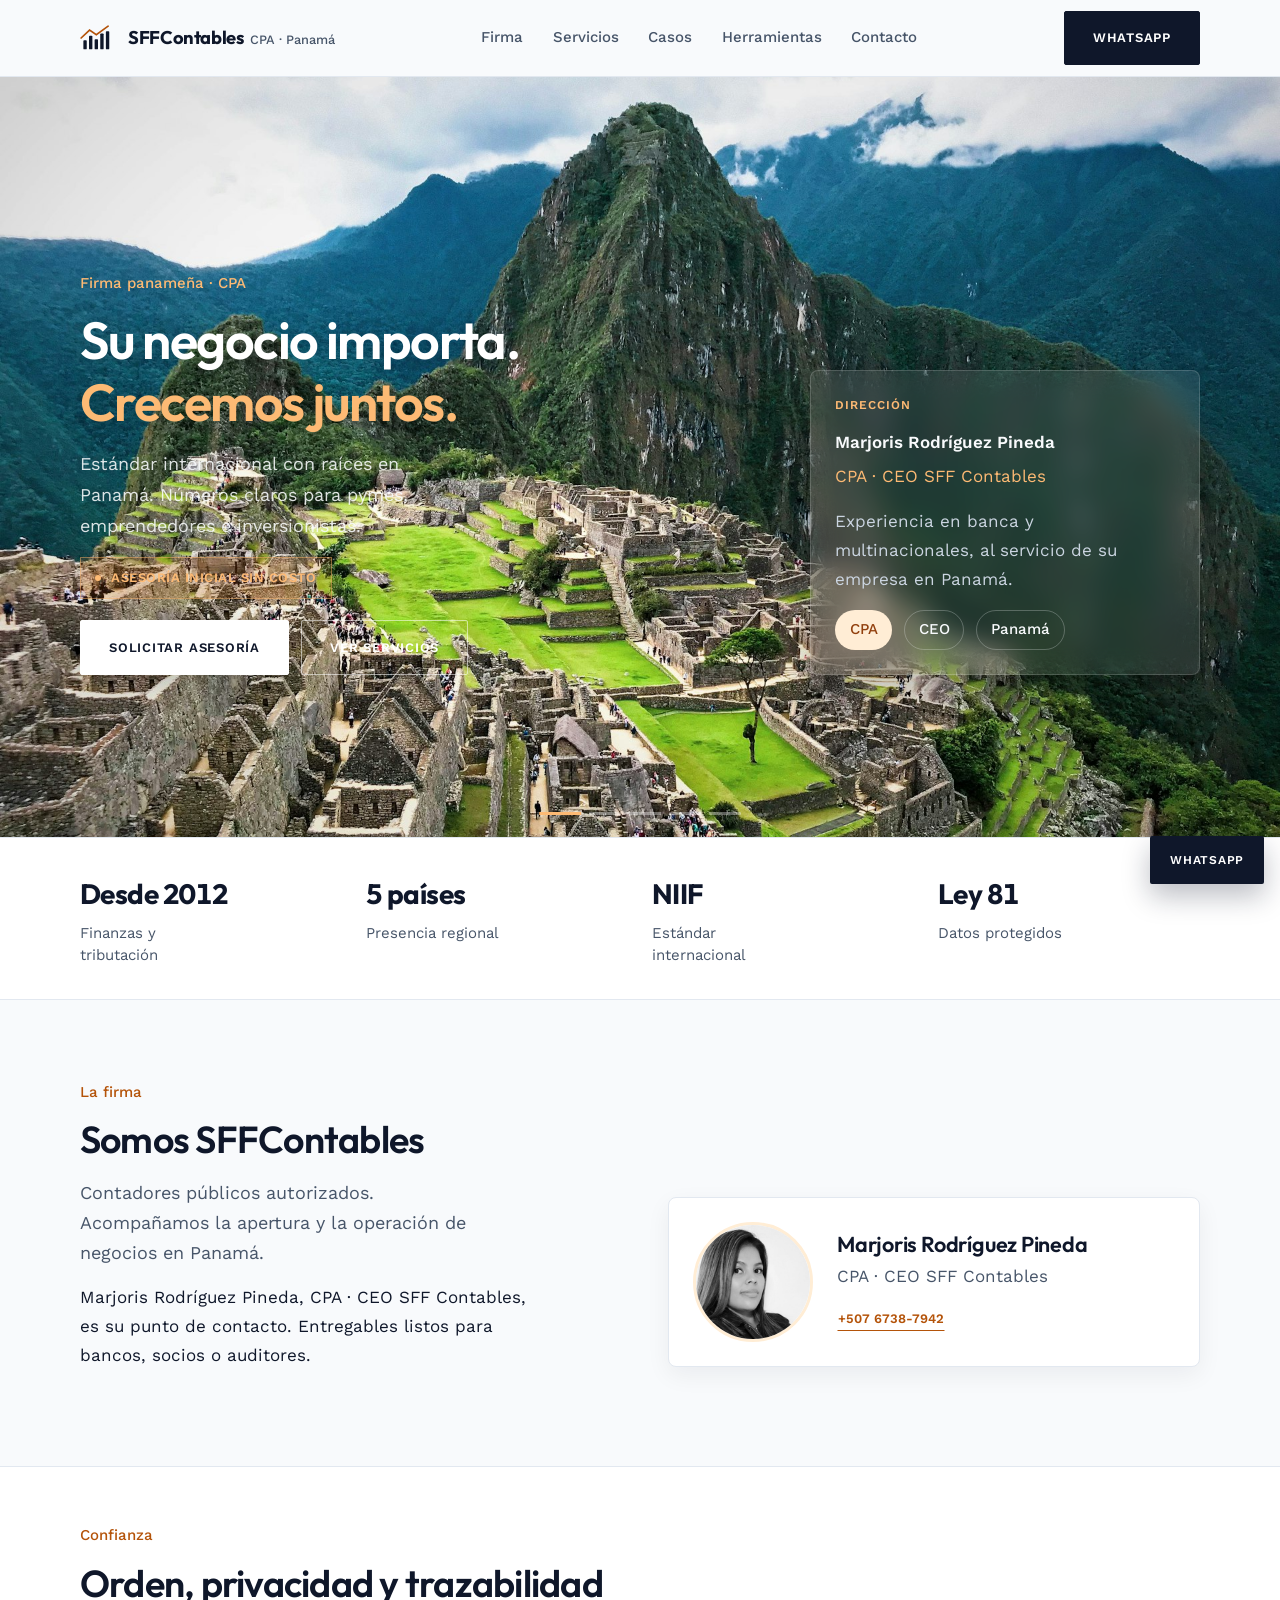
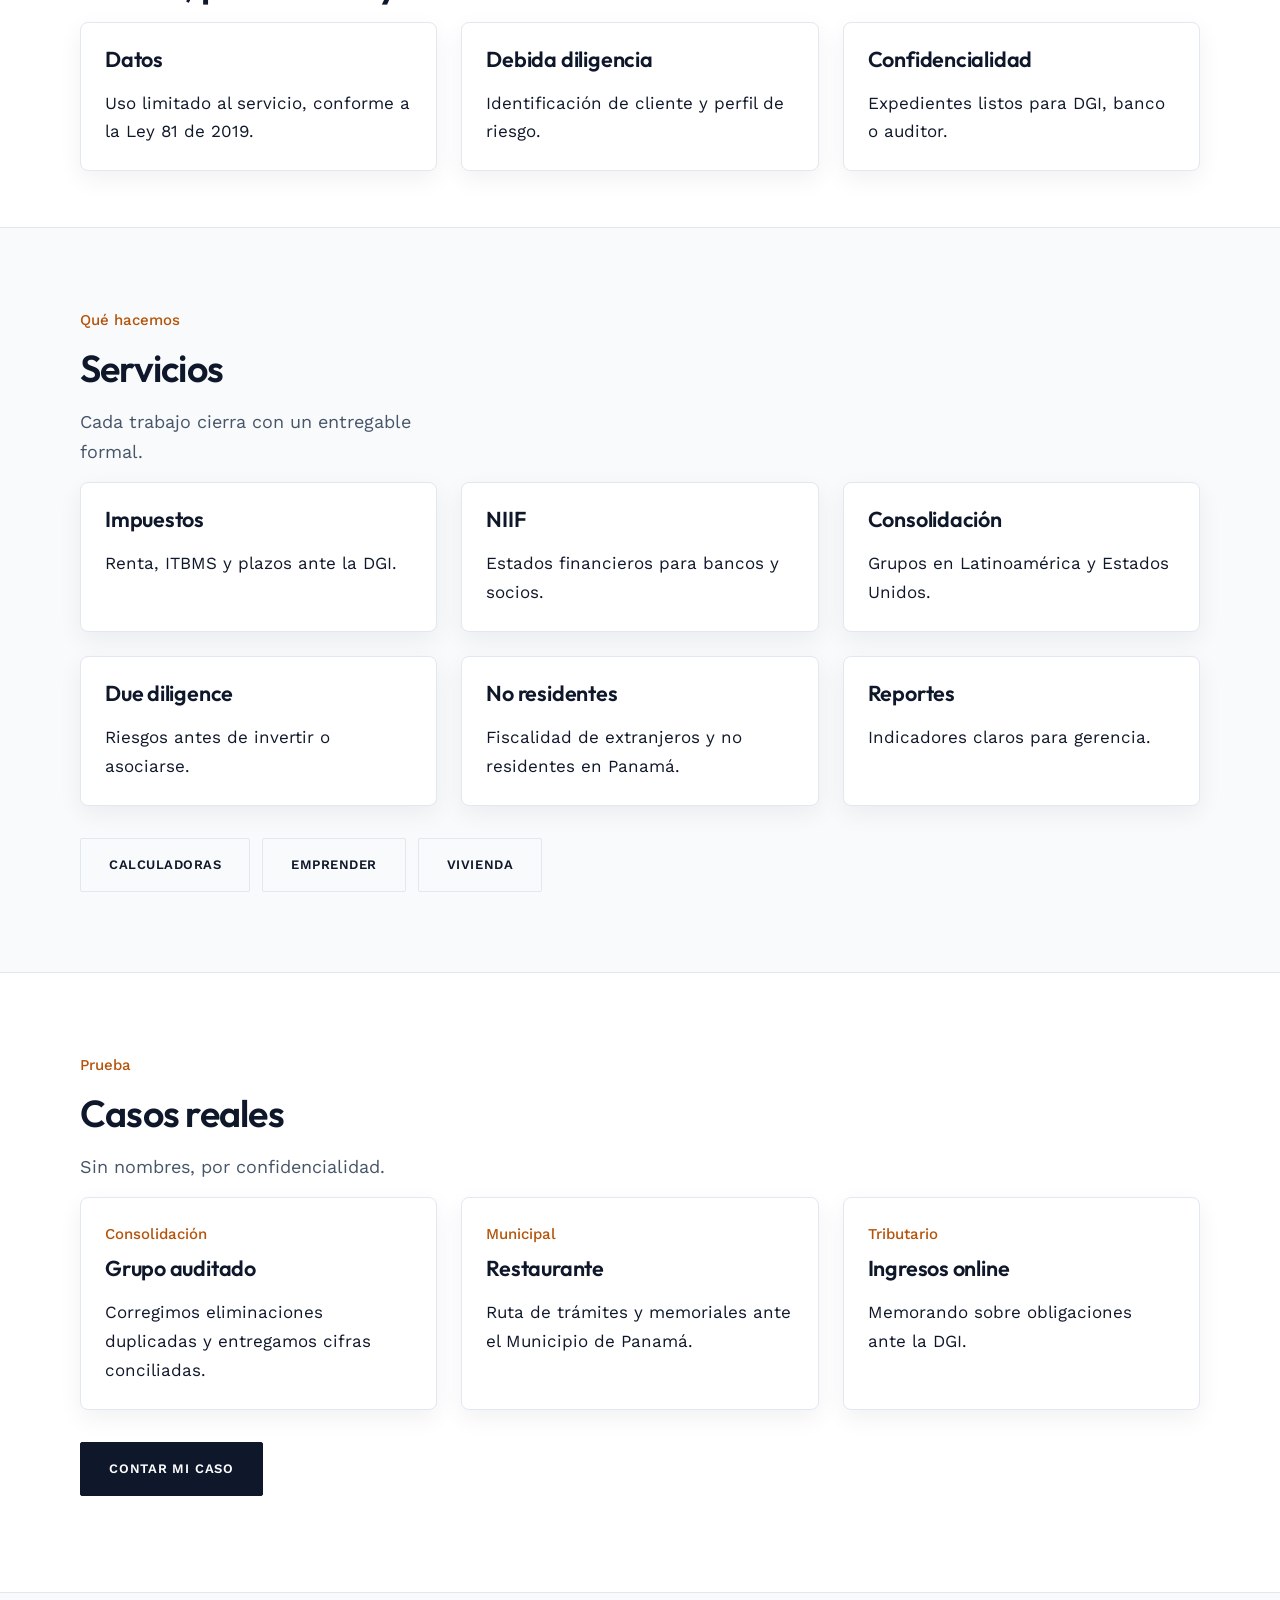
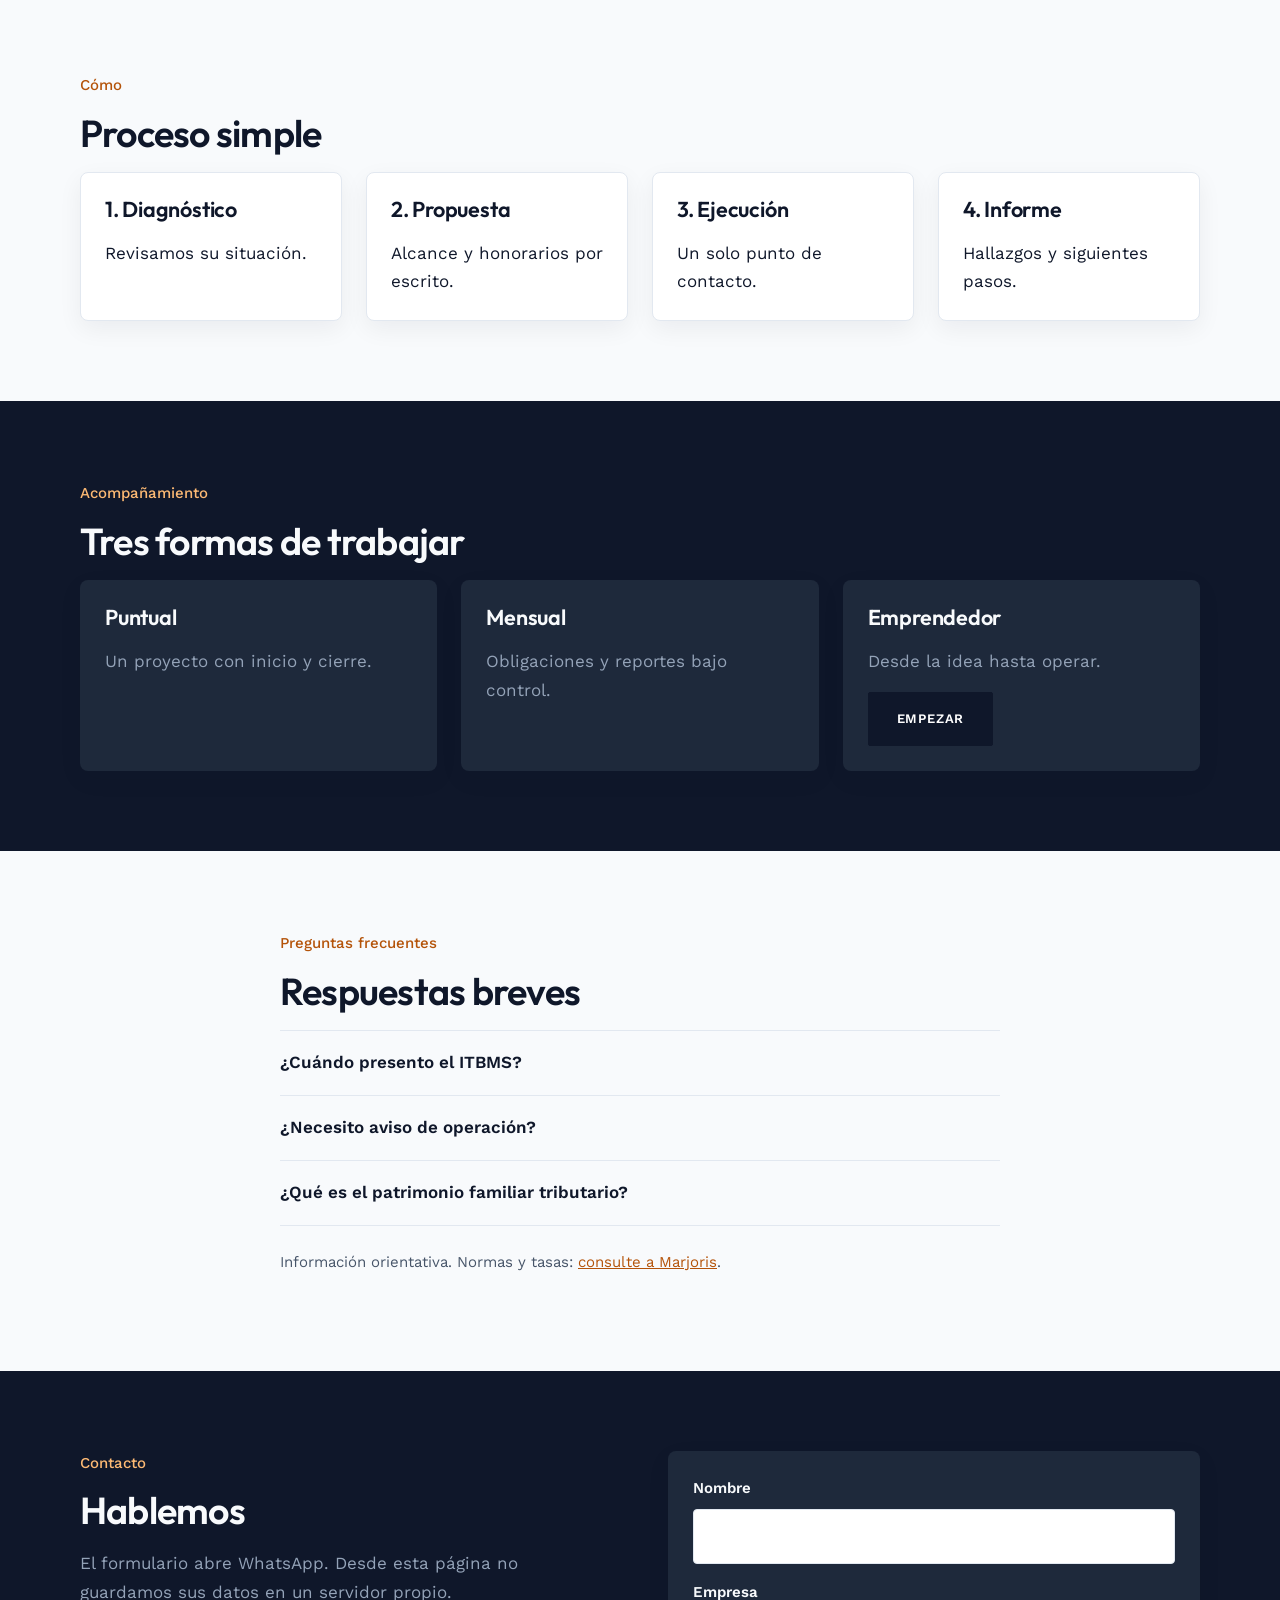
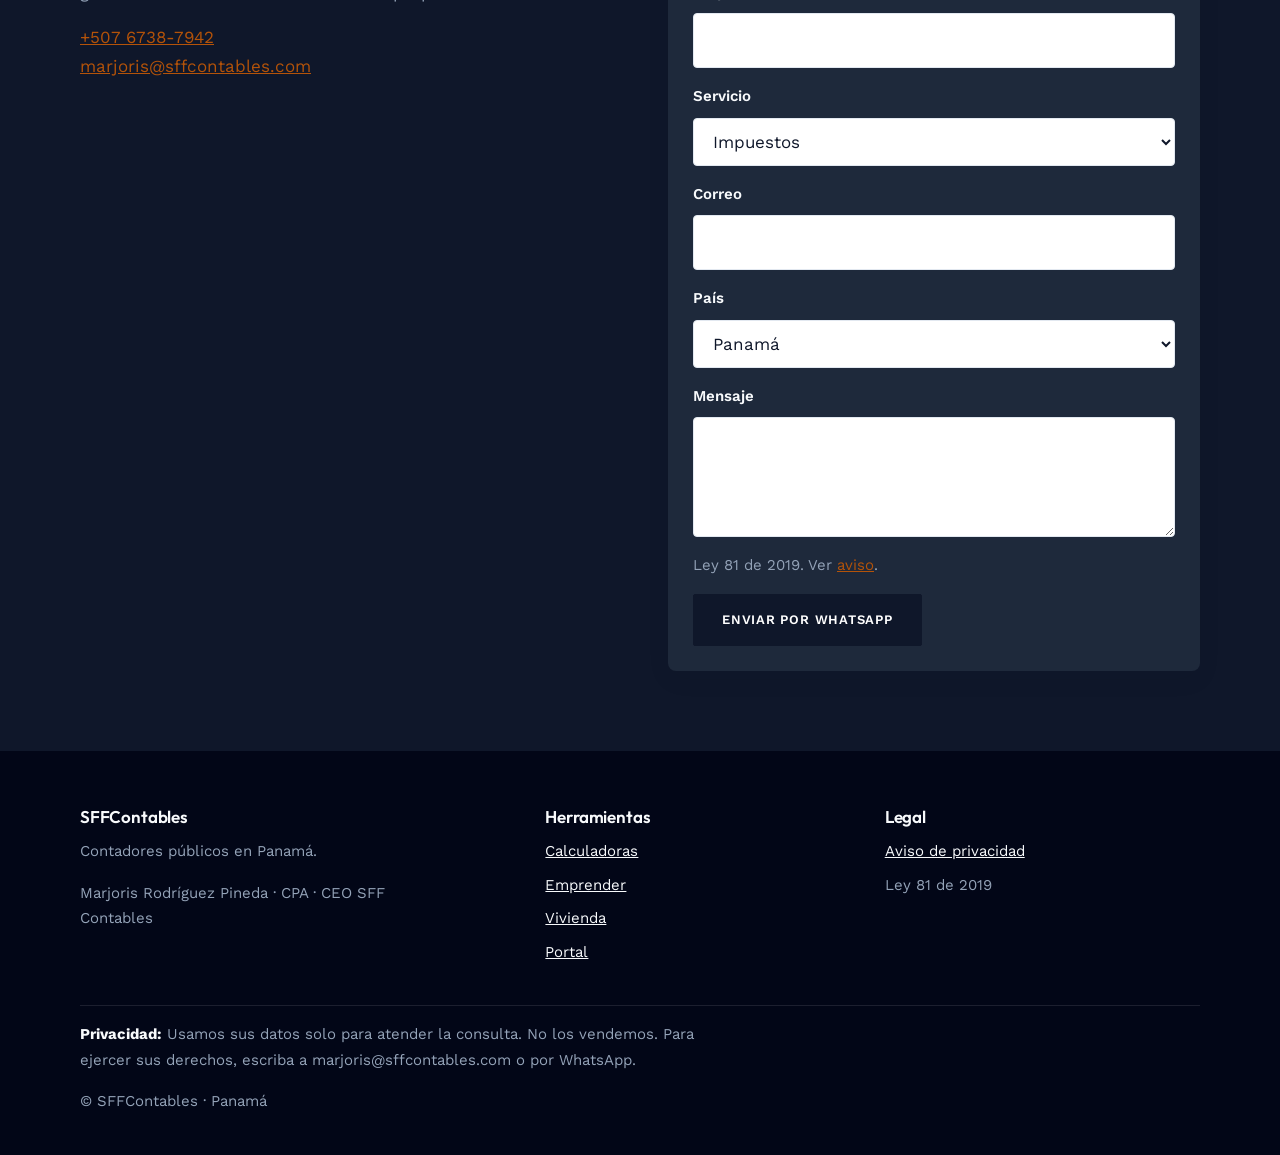
==== index.html @ b87c4159 "feat: hero premium con fotos de Panamá y botones institucionales Carrusel cada 4s, asesoría inicial " ====
﻿<!DOCTYPE html>
<html lang="es">
<head>
  <meta charset="utf-8">
  <meta name="viewport" content="width=device-width, initial-scale=1">
  <title>SFFContables · Contadores públicos en Panamá</title>
  <meta name="description" content="Firma de contadores públicos en Panamá. Impuestos, NIIF y acompañamiento a empresas. Dirigida por Marjoris Rodríguez Pineda, CPA · CEO SFF Contables.">
  <meta property="og:title" content="SFFContables · Contadores públicos en Panamá">
  <meta property="og:description" content="Impuestos, NIIF y acompañamiento a empresas en Panamá. Marjoris Rodríguez Pineda, CPA · CEO SFF Contables.">
  <meta property="og:image" content="https://www.sffcontables.com/images/marjoris.jpg">
  <meta property="og:url" content="https://www.sffcontables.com/">
  <meta property="og:type" content="website">
  <meta property="og:locale" content="es_PA">
  <meta name="theme-color" content="#0F172A">
  <link rel="canonical" href="https://www.sffcontables.com/">
  <link rel="preconnect" href="https://fonts.googleapis.com">
  <link rel="preconnect" href="https://fonts.gstatic.com" crossorigin>
  <link href="https://fonts.googleapis.com/css2?family=Outfit:wght@500;600;700&family=Work+Sans:wght@400;500;600&display=swap" rel="stylesheet">
  <link rel="stylesheet" href="css/tokens.css">
  <link rel="stylesheet" href="css/base.css">
  <link rel="stylesheet" href="css/components.css">
  <script type="application/ld+json">
  {
    "@context": "https://schema.org",
    "@type": "AccountingService",
    "name": "SFFContables",
    "url": "https://www.sffcontables.com/",
    "image": "https://www.sffcontables.com/images/marjoris.jpg",
    "telephone": "+50767387942",
    "email": "marjoris@sffcontables.com",
    "areaServed": "PA",
    "founder": {
      "@type": "Person",
      "name": "Marjoris Rodríguez Pineda",
      "jobTitle": "CPA · CEO SFF Contables"
    }
  }
  </script>
</head>
<body>
  <a class="sr-only" href="#contenido">Saltar al contenido</a>

  <header class="site-header">
    <div class="container site-header__inner">
      <a class="brand" href="index.html" aria-label="SFFContables inicio">
        <svg class="brand__mark" width="36" height="28" viewBox="0 0 64 48" aria-hidden="true">
          <rect x="6" y="28" width="6" height="16" rx="1.5" fill="#0F172A"/>
          <rect x="16" y="20" width="6" height="24" rx="1.5" fill="#0F172A"/>
          <rect x="26" y="26" width="6" height="18" rx="1.5" fill="#0F172A"/>
          <rect x="36" y="16" width="6" height="28" rx="1.5" fill="#0F172A"/>
          <rect x="46" y="12" width="6" height="32" rx="1.5" fill="#0F172A"/>
          <polyline points="2,24 17,10 29,18 50,3" fill="none" stroke="#B45309" stroke-width="3" stroke-linecap="round"/>
        </svg>
        <span>
          <span class="brand__name">SFFContables</span>
          <span class="brand__tag">CPA · Panamá</span>
        </span>
      </a>
      <button type="button" class="nav-toggle" id="menuBtn" aria-label="Abrir menú" aria-expanded="false" aria-controls="siteNav">
        <svg width="22" height="22" viewBox="0 0 24 24" fill="none" stroke="currentColor" stroke-width="2" aria-hidden="true"><path d="M4 7h16M4 12h16M4 17h16"/></svg>
      </button>
      <nav id="siteNav" class="site-nav" aria-label="Principal">
        <a href="#nosotros">Firma</a>
        <a href="#servicios">Servicios</a>
        <a href="#casos">Casos</a>
        <a href="calculadoras.html">Herramientas</a>
        <a href="#contacto">Contacto</a>
      </nav>
      <a class="btn btn--primary header-cta" href="https://wa.me/50767387942?text=Hola%20SFFContables%2C%20quisiera%20una%20consulta." target="_blank" rel="noopener">WhatsApp</a>
    </div>
  </header>

  <main id="contenido">
    <section class="hero" aria-roledescription="carrusel" aria-label="Presentación SFF Contables">
      <div class="hero__media" aria-hidden="true">
        <div class="hero__slide is-active" style="background-image:url('images/hero/panama-skyline.jpg')" data-label="Ciudad de Panamá"></div>
        <div class="hero__slide" style="background-image:url('images/hero/finance-tower.jpg')" data-label="Banca y finanzas"></div>
        <div class="hero__slide" style="background-image:url('images/hero/banking.jpg')" data-label="Confianza financiera"></div>
        <div class="hero__slide" style="background-image:url('images/hero/panama-canal.jpg')" data-label="Panamá global"></div>
        <div class="hero__slide" style="background-image:url('images/hero/trust-meeting.jpg')" data-label="Asesoría profesional"></div>
        <div class="hero__overlay"></div>
      </div>
      <div class="container hero__grid">
        <div>
          <p class="eyebrow" style="color:#fdba74">Firma panameña · CPA</p>
          <h1>Su negocio importa.<br><span>Crecemos juntos.</span></h1>
          <p class="hero__lead">Estándar internacional con raíces en Panamá. Números claros para pymes, emprendedores e inversionistas.</p>
          <p class="hero__offer">Asesoría inicial sin costo</p>
          <div class="btn-row">
            <a class="btn btn--primary" href="https://wa.me/50767387942?text=Hola%20SFFContables%2C%20quiero%20una%20asesor%C3%ADa%20inicial%20sin%20costo." target="_blank" rel="noopener">Solicitar asesoría</a>
            <a class="btn btn--secondary" href="#servicios">Ver servicios</a>
          </div>
        </div>
        <aside class="hero-panel" aria-label="CEO y CPA de SFF Contables">
          <div class="hero-panel__label">Dirección</div>
          <p style="margin:0 0 0.35rem; color:#f8fafc; max-width:28ch; font-weight:600">Marjoris Rodríguez Pineda</p>
          <p style="margin:0 0 1rem; color:#fdba74; max-width:28ch">CPA · CEO SFF Contables</p>
          <p style="margin:0 0 1rem; color:#cbd5e1; max-width:28ch">Experiencia en banca y multinacionales, al servicio de su empresa en Panamá.</p>
          <div class="btn-row">
            <span class="badge badge--accent">CPA</span>
            <span class="badge" style="background:transparent;color:#f8fafc;border-color:rgba(248,250,252,.25)">CEO</span>
            <span class="badge" style="background:transparent;color:#f8fafc;border-color:rgba(248,250,252,.25)">Panamá</span>
          </div>
        </aside>
      </div>
      <div class="hero__dots" role="tablist" aria-label="Fotos del banner"></div>
    </section>

    <div class="trust-bar">
      <div class="container grid-4">
        <div class="trust-bar__item"><strong class="nums">Desde 2012</strong><span>Finanzas y tributación</span></div>
        <div class="trust-bar__item"><strong class="nums">5 países</strong><span>Presencia regional</span></div>
        <div class="trust-bar__item"><strong>NIIF</strong><span>Estándar internacional</span></div>
        <div class="trust-bar__item"><strong>Ley 81</strong><span>Datos protegidos</span></div>
      </div>
    </div>

    <section id="nosotros" class="section">
      <div class="container">
        <p class="eyebrow">La firma</p>
        <h2>Somos SFFContables</h2>
        <div class="grid-2" style="align-items:center;gap:var(--space-7)">
          <div>
            <p class="lede">Contadores públicos autorizados. Acompañamos la apertura y la operación de negocios en Panamá.</p>
            <p>Marjoris Rodríguez Pineda, CPA · CEO SFF Contables, es su punto de contacto. Entregables listos para bancos, socios o auditores.</p>
          </div>
          <div class="card profile">
            <img src="images/marjoris.jpg" width="120" height="120" alt="Marjoris Rodríguez Pineda, CPA · CEO SFF Contables">
            <div>
              <h3 style="margin-bottom:0.25rem">Marjoris Rodríguez Pineda</h3>
              <p style="margin-bottom:0.75rem;color:var(--color-ink-muted)">CPA · CEO SFF Contables</p>
              <a class="btn btn--text" href="https://wa.me/50767387942" target="_blank" rel="noopener">+507 6738-7942</a>
            </div>
          </div>
        </div>
      </div>
    </section>

    <section class="section section--tight" style="background:#fff;border-block:1px solid var(--color-border)">
      <div class="container">
        <p class="eyebrow">Confianza</p>
        <h2>Orden, privacidad y trazabilidad</h2>
        <div class="grid-3">
          <article class="card"><h3>Datos</h3><p>Uso limitado al servicio, conforme a la Ley 81 de 2019.</p></article>
          <article class="card"><h3>Debida diligencia</h3><p>Identificación de cliente y perfil de riesgo.</p></article>
          <article class="card"><h3>Confidencialidad</h3><p>Expedientes listos para DGI, banco o auditor.</p></article>
        </div>
      </div>
    </section>

    <section id="servicios" class="section">
      <div class="container">
        <p class="eyebrow">Qué hacemos</p>
        <h2>Servicios</h2>
        <p class="lede">Cada trabajo cierra con un entregable formal.</p>
        <div class="grid-3">
          <article class="card"><h3>Impuestos</h3><p>Renta, ITBMS y plazos ante la DGI.</p></article>
          <article class="card"><h3>NIIF</h3><p>Estados financieros para bancos y socios.</p></article>
          <article class="card"><h3>Consolidación</h3><p>Grupos en Latinoamérica y Estados Unidos.</p></article>
          <article class="card"><h3>Due diligence</h3><p>Riesgos antes de invertir o asociarse.</p></article>
          <article class="card"><h3>No residentes</h3><p>Fiscalidad de extranjeros y no residentes en Panamá.</p></article>
          <article class="card"><h3>Reportes</h3><p>Indicadores claros para gerencia.</p></article>
        </div>
        <div class="btn-row" style="margin-top:var(--space-6)">
          <a class="btn btn--ghost" href="calculadoras.html">Calculadoras</a>
          <a class="btn btn--ghost" href="emprender.html">Emprender</a>
          <a class="btn btn--ghost" href="vivienda.html">Vivienda</a>
        </div>
      </div>
    </section>

    <section id="casos" class="section" style="background:#fff;border-block:1px solid var(--color-border)">
      <div class="container">
        <p class="eyebrow">Prueba</p>
        <h2>Casos reales</h2>
        <p class="lede">Sin nombres, por confidencialidad.</p>
        <div class="grid-3">
          <article class="card">
            <div class="case-meta">Consolidación</div>
            <h3>Grupo auditado</h3>
            <p>Corregimos eliminaciones duplicadas y entregamos cifras conciliadas.</p>
          </article>
          <article class="card">
            <div class="case-meta">Municipal</div>
            <h3>Restaurante</h3>
            <p>Ruta de trámites y memoriales ante el Municipio de Panamá.</p>
          </article>
          <article class="card">
            <div class="case-meta">Tributario</div>
            <h3>Ingresos online</h3>
            <p>Memorando sobre obligaciones ante la DGI.</p>
          </article>
        </div>
        <p style="margin-top:var(--space-6)">
          <a class="btn btn--primary" href="https://wa.me/50767387942?text=Hola%20SFFContables%2C%20quiero%20contarles%20mi%20caso." target="_blank" rel="noopener">Contar mi caso</a>
        </p>
      </div>
    </section>

    <section id="metodo" class="section">
      <div class="container">
        <p class="eyebrow">Cómo</p>
        <h2>Proceso simple</h2>
        <div class="grid-4">
          <article class="card"><h3>1. Diagnóstico</h3><p>Revisamos su situación.</p></article>
          <article class="card"><h3>2. Propuesta</h3><p>Alcance y honorarios por escrito.</p></article>
          <article class="card"><h3>3. Ejecución</h3><p>Un solo punto de contacto.</p></article>
          <article class="card"><h3>4. Informe</h3><p>Hallazgos y siguientes pasos.</p></article>
        </div>
      </div>
    </section>

    <section id="planes" class="section section--dark">
      <div class="container">
        <p class="eyebrow" style="color:#fdba74">Acompañamiento</p>
        <h2>Tres formas de trabajar</h2>
        <div class="grid-3">
          <article class="card card--dark">
            <h3>Puntual</h3>
            <p>Un proyecto con inicio y cierre.</p>
          </article>
          <article class="card card--dark">
            <h3>Mensual</h3>
            <p>Obligaciones y reportes bajo control.</p>
          </article>
          <article class="card card--dark">
            <h3>Emprendedor</h3>
            <p>Desde la idea hasta operar.</p>
            <p style="margin-top:1rem"><a class="btn btn--primary" href="https://wa.me/50767387942?text=Hola%20SFFContables%2C%20me%20interesa%20el%20Plan%20Emprendedor." target="_blank" rel="noopener">Empezar</a></p>
          </article>
        </div>
      </div>
    </section>

    <section id="faq" class="section">
      <div class="container" style="max-width:720px">
        <p class="eyebrow">Preguntas frecuentes</p>
        <h2>Respuestas breves</h2>
        <div class="accordion">
          <div class="accordion__item">
            <button type="button" class="accordion__trigger" aria-expanded="false" aria-controls="faq1" id="faq1-btn">¿Cuándo presento el ITBMS?</button>
            <div id="faq1" class="accordion__panel" role="region" aria-labelledby="faq1-btn">
              <p>En los primeros 15 días del mes siguiente. Confirmamos su calendario según su régimen.</p>
            </div>
          </div>
          <div class="accordion__item">
            <button type="button" class="accordion__trigger" aria-expanded="false" aria-controls="faq2" id="faq2-btn">¿Necesito aviso de operación?</button>
            <div id="faq2" class="accordion__panel" role="region" aria-labelledby="faq2-btn">
              <p>En la mayoría de las actividades comerciales, sí. Le orientamos en Panamá Emprende y ante la DGI.</p>
            </div>
          </div>
          <div class="accordion__item">
            <button type="button" class="accordion__trigger" aria-expanded="false" aria-controls="faq3" id="faq3-btn">¿Qué es el patrimonio familiar tributario?</button>
            <div id="faq3" class="accordion__panel" role="region" aria-labelledby="faq3-btn">
              <p>Es la inscripción de su vivienda principal ante la DGI. Los montos y requisitos los validamos con usted.</p>
            </div>
          </div>
        </div>
        <p class="disclaimer" style="margin-top:var(--space-5)">
          Información orientativa. Normas y tasas: <a href="https://wa.me/50767387942?text=Hola%20Marjoris%2C%20tengo%20una%20consulta%20normativa." target="_blank" rel="noopener">consulte a Marjoris</a>.
        </p>
      </div>
    </section>

    <section id="contacto" class="section section--dark">
      <div class="container">
        <div class="grid-2" style="gap:var(--space-7)">
          <div>
            <p class="eyebrow" style="color:#fdba74">Contacto</p>
            <h2>Hablemos</h2>
            <p>El formulario abre WhatsApp. Desde esta página no guardamos sus datos en un servidor propio.</p>
            <p>
              <a href="https://wa.me/50767387942">+507 6738-7942</a><br>
              <a href="mailto:marjoris@sffcontables.com">marjoris@sffcontables.com</a>
            </p>
          </div>
          <form id="contactForm" class="card" style="background:var(--color-primary-soft);border-color:transparent">
            <div class="field">
              <label for="nombre">Nombre</label>
              <input id="nombre" name="nombre" type="text" required autocomplete="name">
            </div>
            <div class="field">
              <label for="empresa">Empresa</label>
              <input id="empresa" name="empresa" type="text" autocomplete="organization">
            </div>
            <div class="field">
              <label for="servicio">Servicio</label>
              <select id="servicio" name="servicio">
                <option>Impuestos</option>
                <option>NIIF</option>
                <option>Vivienda</option>
                <option>Apertura</option>
                <option>Otro</option>
              </select>
            </div>
            <div class="field">
              <label for="correo">Correo</label>
              <input id="correo" name="correo" type="email" autocomplete="email">
            </div>
            <div class="field">
              <label for="pais">País</label>
              <select id="pais" name="pais">
                <option>Panamá</option>
                <option>Otro</option>
              </select>
            </div>
            <div class="field">
              <label for="mensaje">Mensaje</label>
              <textarea id="mensaje" name="mensaje" required></textarea>
            </div>
            <p class="disclaimer" style="color:var(--color-ink-on-primary-muted)">Ley 81 de 2019. Ver <a href="#privacidad">aviso</a>.</p>
            <button type="submit" class="btn btn--primary">Enviar por WhatsApp</button>
          </form>
        </div>
      </div>
    </section>
  </main>

  <footer class="site-footer">
    <div class="container site-footer__grid">
      <div>
        <h3>SFFContables</h3>
        <p>Contadores públicos en Panamá.</p>
        <p>Marjoris Rodríguez Pineda · CPA · CEO SFF Contables</p>
      </div>
      <div>
        <h3>Herramientas</h3>
        <ul>
          <li><a href="calculadoras.html">Calculadoras</a></li>
          <li><a href="emprender.html">Emprender</a></li>
          <li><a href="vivienda.html">Vivienda</a></li>
          <li><a href="portal.html">Portal</a></li>
        </ul>
      </div>
      <div>
        <h3>Legal</h3>
        <ul>
          <li><a id="privacidad" href="#privacidad">Aviso de privacidad</a></li>
          <li>Ley 81 de 2019</li>
        </ul>
      </div>
    </div>
    <div class="container site-footer__legal">
      <p><strong style="color:#f8fafc">Privacidad:</strong> Usamos sus datos solo para atender la consulta. No los vendemos. Para ejercer sus derechos, escriba a marjoris@sffcontables.com o por WhatsApp.</p>
      <p>© SFFContables · Panamá</p>
    </div>
  </footer>

  <a class="wa-fab" href="https://wa.me/50767387942" target="_blank" rel="noopener" aria-label="WhatsApp">WhatsApp</a>
  <script src="js/main.js" defer></script>
  <script src="js/hero-slider.js" defer></script>
</body>
</html>
---- css/tokens.css ----
:root {
  /* UI UX Pro Max — Authority navy + trust gold (moderno) */
  --color-primary: #0f172a;
  --color-primary-deep: #020617;
  --color-primary-soft: #1e293b;
  --color-surface: #f8fafc;
  --color-surface-elevated: #ffffff;
  --color-ink: #0f172a;
  --color-ink-muted: #475569;
  --color-ink-on-primary: #f8fafc;
  --color-ink-on-primary-muted: #94a3b8;
  --color-accent: #b45309;
  --color-accent-hover: #92400e;
  --color-accent-soft: #ffedd5;
  --color-border: #e2e8f0;
  --color-success: #047857;
  --color-warning: #b45309;
  --color-error: #dc2626;
  --color-focus: #1e3a8a;

  --font-heading: "Outfit", system-ui, sans-serif;
  --font-sans: "Work Sans", system-ui, -apple-system, "Segoe UI", sans-serif;
  --font-serif: var(--font-heading);

  --text-xs: 0.8125rem;
  --text-sm: 0.9375rem;
  --text-base: 1.0625rem;
  --text-md: 1.125rem;
  --text-lg: 1.35rem;
  --text-xl: 1.75rem;
  --text-2xl: 2.35rem;
  --text-3xl: 3.25rem;

  --leading-tight: 1.2;
  --leading-body: 1.7;
  --measure: 42ch;

  --space-1: 0.25rem;
  --space-2: 0.5rem;
  --space-3: 0.75rem;
  --space-4: 1rem;
  --space-5: 1.5rem;
  --space-6: 2rem;
  --space-7: 3.5rem;
  --space-8: 5rem;
  --space-9: 7rem;

  --radius-sm: 4px;
  --radius-md: 8px;
  --radius-btn: 2px;
  --shadow-sm: 0 8px 24px rgba(15, 23, 42, 0.06);
  --container: 1120px;
  --header-h: 76px;
  --transition: 200ms ease;
}
---- css/base.css ----
*,
*::before,
*::after {
  box-sizing: border-box;
}

html {
  scroll-behavior: smooth;
}

@media (prefers-reduced-motion: reduce) {
  html {
    scroll-behavior: auto;
  }
  *,
  *::before,
  *::after {
    animation-duration: 0.01ms !important;
    animation-iteration-count: 1 !important;
    transition-duration: 0.01ms !important;
  }
}

body {
  margin: 0;
  font-family: var(--font-sans);
  font-size: var(--text-base);
  line-height: var(--leading-body);
  color: var(--color-ink);
  background: var(--color-surface);
  -webkit-font-smoothing: antialiased;
}

img {
  max-width: 100%;
  height: auto;
  display: block;
}

a {
  color: var(--color-accent);
}

a:hover {
  color: var(--color-accent-hover);
}

:focus-visible {
  outline: 3px solid var(--color-focus);
  outline-offset: 3px;
}

h1,
h2,
h3,
h4 {
  font-family: var(--font-heading);
  font-weight: 600;
  line-height: var(--leading-tight);
  letter-spacing: -0.02em;
  color: var(--color-ink);
  margin: 0 0 var(--space-4);
}

h1 {
  font-size: clamp(2.2rem, 5vw, var(--text-3xl));
  letter-spacing: -0.03em;
}

h2 {
  font-size: clamp(1.65rem, 3.2vw, var(--text-2xl));
}

h3 {
  font-size: clamp(1.15rem, 2vw, var(--text-lg));
  font-weight: 600;
  letter-spacing: -0.01em;
}

p {
  margin: 0 0 var(--space-4);
  max-width: var(--measure);
}

.nums {
  font-variant-numeric: tabular-nums;
}

.container {
  width: min(100% - 2.5rem, var(--container));
  margin-inline: auto;
}

.section {
  padding: var(--space-8) 0;
}

.section--tight {
  padding: var(--space-7) 0;
}

.section--dark {
  background: var(--color-primary);
  color: var(--color-ink-on-primary);
}

.section--dark h1,
.section--dark h2,
.section--dark h3 {
  color: var(--color-ink-on-primary);
}

.section--dark p {
  color: var(--color-ink-on-primary-muted);
}

/* Sin mayúsculas apretadas: etiqueta corta y legible */
.eyebrow {
  font-size: var(--text-sm);
  font-weight: 500;
  letter-spacing: 0;
  text-transform: none;
  color: var(--color-accent);
  margin-bottom: var(--space-3);
}

.lede {
  font-size: var(--text-md);
  color: var(--color-ink-muted);
  max-width: 36ch;
  line-height: 1.65;
}

.sr-only {
  position: absolute;
  width: 1px;
  height: 1px;
  padding: 0;
  margin: -1px;
  overflow: hidden;
  clip: rect(0, 0, 0, 0);
  border: 0;
}

.disclaimer {
  font-size: var(--text-sm);
  color: var(--color-ink-muted);
  max-width: 52ch;
  line-height: 1.65;
}

.grid-2,
.grid-3,
.grid-4 {
  display: grid;
  gap: var(--space-5);
}

@media (min-width: 640px) {
  .grid-2 {
    grid-template-columns: 1fr 1fr;
  }
  .grid-4 {
    grid-template-columns: 1fr 1fr;
  }
}

@media (min-width: 900px) {
  .grid-3 {
    grid-template-columns: repeat(3, 1fr);
  }
  .grid-4 {
    grid-template-columns: repeat(4, 1fr);
  }
}
---- css/components.css ----
/* Header — moderno, limpio */
.site-header {
  position: sticky;
  top: 0;
  z-index: 40;
  background: rgba(248, 250, 252, 0.92);
  backdrop-filter: blur(12px);
  border-bottom: 1px solid var(--color-border);
  color: var(--color-ink);
}

.site-header__inner {
  display: flex;
  align-items: center;
  justify-content: space-between;
  gap: var(--space-4);
  min-height: var(--header-h);
}

.brand {
  display: flex;
  align-items: center;
  gap: var(--space-3);
  text-decoration: none;
  color: inherit;
}

.brand__mark {
  flex-shrink: 0;
}

.brand__name {
  font-family: var(--font-heading);
  font-size: 1.15rem;
  font-weight: 700;
  letter-spacing: -0.02em;
  line-height: 1.15;
}

.brand__tag {
  font-size: 0.8rem;
  font-weight: 500;
  letter-spacing: 0;
  text-transform: none;
  color: var(--color-ink-muted);
}

.nav-toggle {
  display: inline-flex;
  align-items: center;
  justify-content: center;
  width: 44px;
  height: 44px;
  border: 1px solid var(--color-border);
  border-radius: var(--radius-btn);
  background: var(--color-surface-elevated);
  color: var(--color-ink);
  cursor: pointer;
}

.site-nav {
  display: none;
}

.site-nav.is-open {
  display: flex;
  flex-direction: column;
  gap: var(--space-1);
  position: absolute;
  left: 0;
  right: 0;
  top: var(--header-h);
  background: var(--color-surface-elevated);
  padding: var(--space-4);
  border-bottom: 1px solid var(--color-border);
  box-shadow: var(--shadow-sm);
}

.site-nav a {
  color: var(--color-ink-muted);
  text-decoration: none;
  padding: var(--space-3) var(--space-3);
  border-radius: var(--radius-sm);
  min-height: 44px;
  display: flex;
  align-items: center;
  font-weight: 500;
}

.site-nav a:hover,
.site-nav a[aria-current="page"] {
  color: var(--color-ink);
  background: var(--color-accent-soft);
}

.header-cta {
  display: none;
}

@media (min-width: 900px) {
  .nav-toggle {
    display: none;
  }
  .site-nav {
    display: flex;
    flex-direction: row;
    align-items: center;
    gap: 0.15rem;
    position: static;
    padding: 0;
    background: transparent;
    border: 0;
    box-shadow: none;
  }
  .site-nav a {
    padding: 0.5rem 0.85rem;
    font-size: var(--text-sm);
  }
  .header-cta {
    display: inline-flex;
  }
}

/* Buttons — estilo premium (firmas globales: recto, preciso) */
.btn {
  display: inline-flex;
  align-items: center;
  justify-content: center;
  gap: var(--space-2);
  min-height: 52px;
  padding: 0.95rem 1.75rem;
  border-radius: var(--radius-btn);
  font-family: var(--font-sans);
  font-size: 0.8125rem;
  font-weight: 600;
  letter-spacing: 0.06em;
  text-transform: uppercase;
  text-decoration: none;
  border: 1px solid transparent;
  cursor: pointer;
  transition: background var(--transition), color var(--transition), border-color var(--transition), box-shadow var(--transition);
}

.btn:disabled,
.btn[aria-disabled="true"] {
  opacity: 0.45;
  pointer-events: none;
}

.btn--primary {
  background: #fff;
  color: var(--color-primary);
  border-color: #fff;
  box-shadow: 0 10px 30px rgba(0, 0, 0, 0.2);
}

.btn--primary:hover {
  background: var(--color-accent-soft);
  border-color: var(--color-accent-soft);
  color: var(--color-primary);
}

.btn--secondary {
  background: transparent;
  color: #fff;
  border-color: rgba(255, 255, 255, 0.55);
}

.btn--secondary:hover {
  background: rgba(255, 255, 255, 0.1);
  border-color: #fff;
  color: #fff;
}

.btn--accent {
  background: var(--color-accent);
  color: #fff;
  border-color: var(--color-accent);
}

.btn--accent:hover {
  background: var(--color-accent-hover);
  border-color: var(--color-accent-hover);
  color: #fff;
}

/* Botones sobre fondo claro */
.btn--on-light.btn--primary,
.site-header .btn--primary,
.section:not(.section--dark) .btn--primary,
.card .btn--primary,
.result-box .btn--primary {
  background: var(--color-primary);
  color: #fff;
  border-color: var(--color-primary);
  box-shadow: none;
}

.btn--on-light.btn--primary:hover,
.site-header .btn--primary:hover,
.section:not(.section--dark) .btn--primary:hover,
.card .btn--primary:hover,
.result-box .btn--primary:hover {
  background: var(--color-primary-soft);
  border-color: var(--color-primary-soft);
  color: #fff;
}

.btn--ghost {
  background: transparent;
  color: var(--color-ink);
  border-color: var(--color-border);
  letter-spacing: 0.04em;
}

.btn--ghost:hover {
  border-color: var(--color-primary);
  background: var(--color-surface);
}

.btn--text {
  background: transparent;
  color: var(--color-accent);
  min-height: auto;
  padding: 0;
  border-radius: 0;
  text-transform: none;
  letter-spacing: 0;
  text-decoration: none;
  border-bottom: 1px solid currentColor;
  font-weight: 600;
}

.btn--text:hover {
  color: var(--color-accent-hover);
}

.btn-row {
  display: flex;
  flex-wrap: wrap;
  gap: var(--space-3);
  align-items: center;
}

/* Cards */
.card {
  background: var(--color-surface-elevated);
  border: 1px solid var(--color-border);
  border-radius: var(--radius-md);
  padding: var(--space-5);
  box-shadow: var(--shadow-sm);
}

.card h3 {
  margin-top: 0;
}

.card p {
  max-width: none;
}

.card p:last-child {
  margin-bottom: 0;
}

.card--dark {
  background: var(--color-primary-soft);
  border-color: transparent;
  color: var(--color-ink-on-primary);
}

.card--dark h3 {
  color: var(--color-ink-on-primary);
}

.card--dark p {
  color: var(--color-ink-on-primary-muted);
}

.badge {
  display: inline-flex;
  align-items: center;
  gap: var(--space-2);
  padding: 0.4rem 0.85rem;
  border-radius: 999px;
  border: 1px solid var(--color-border);
  font-size: var(--text-sm);
  font-weight: 500;
  letter-spacing: 0;
  background: var(--color-surface-elevated);
}

.badge--accent {
  background: var(--color-accent-soft);
  border-color: transparent;
  color: var(--color-accent-hover);
}

.trust-bar {
  background: var(--color-surface-elevated);
  border-block: 1px solid var(--color-border);
  padding: var(--space-6) 0;
  color: var(--color-ink);
}

.trust-bar__item strong {
  display: block;
  font-family: var(--font-heading);
  font-size: var(--text-xl);
  font-weight: 700;
  letter-spacing: -0.02em;
  font-variant-numeric: tabular-nums;
  margin-bottom: 0.35rem;
}

.trust-bar__item span {
  font-size: var(--text-sm);
  color: var(--color-ink-muted);
  line-height: 1.45;
  display: block;
  max-width: 16ch;
}

/* Forms */
.field {
  display: flex;
  flex-direction: column;
  gap: var(--space-2);
  margin-bottom: var(--space-4);
}

.field label {
  font-size: var(--text-sm);
  font-weight: 600;
}

.field input,
.field select,
.field textarea {
  min-height: 48px;
  padding: 0.75rem 0.95rem;
  border: 1px solid var(--color-border);
  border-radius: var(--radius-sm);
  background: var(--color-surface-elevated);
  color: var(--color-ink);
  font: inherit;
}

.field textarea {
  min-height: 120px;
  resize: vertical;
}

.field input:focus-visible,
.field select:focus-visible,
.field textarea:focus-visible {
  border-color: var(--color-focus);
}

.field--error input,
.field--error select,
.field--error textarea {
  border-color: var(--color-error);
}

.field__error {
  color: var(--color-error);
  font-size: var(--text-sm);
}

/* Accordion */
.accordion {
  border-top: 1px solid var(--color-border);
}

.accordion__item {
  border-bottom: 1px solid var(--color-border);
}

.accordion__trigger {
  width: 100%;
  display: flex;
  justify-content: space-between;
  align-items: center;
  gap: var(--space-4);
  min-height: 64px;
  padding: var(--space-4) 0;
  background: transparent;
  border: 0;
  text-align: left;
  font: inherit;
  font-weight: 600;
  color: var(--color-ink);
  cursor: pointer;
}

.accordion__panel {
  display: none;
  padding: 0 0 var(--space-4);
  color: var(--color-ink-muted);
}

.accordion__panel p {
  max-width: 48ch;
}

.accordion__panel.is-open {
  display: block;
}

/* Hero premium — foto de fondo + overlay institucional */
.hero {
  position: relative;
  isolation: isolate;
  overflow: hidden;
  color: var(--color-ink-on-primary);
  padding: clamp(4.5rem, 10vw, 7.5rem) 0 clamp(3.5rem, 7vw, 5.5rem);
  min-height: min(88vh, 760px);
  display: flex;
  flex-direction: column;
  justify-content: center;
}

.hero__media {
  position: absolute;
  inset: 0;
  z-index: -2;
}

.hero__slide {
  position: absolute;
  inset: 0;
  background-position: center;
  background-size: cover;
  opacity: 0;
  transform: scale(1.04);
  transition: opacity 1.1s ease, transform 6s ease;
}

.hero__slide.is-active {
  opacity: 1;
  transform: scale(1);
}

.hero__overlay {
  position: absolute;
  inset: 0;
  z-index: -1;
  background:
    linear-gradient(105deg, rgba(2, 6, 23, 0.88) 0%, rgba(15, 23, 42, 0.72) 48%, rgba(15, 23, 42, 0.45) 100%),
    linear-gradient(0deg, rgba(2, 6, 23, 0.55) 0%, transparent 40%);
}

.hero__grid {
  position: relative;
  display: grid;
  gap: var(--space-7);
  align-items: end;
}

@media (min-width: 960px) {
  .hero__grid {
    grid-template-columns: 1.25fr 0.75fr;
    gap: var(--space-8);
  }
}

.hero h1,
.hero h2,
.hero h3 {
  color: #fff;
  text-shadow: 0 2px 24px rgba(0, 0, 0, 0.25);
}

.hero h1 span {
  color: #fdba74;
}

.hero > .container > .hero__grid > div > p,
.hero__lead {
  color: rgba(248, 250, 252, 0.88);
  font-size: var(--text-md);
  max-width: 36ch;
}

.hero__offer {
  display: inline-flex;
  align-items: center;
  gap: 0.6rem;
  margin: 0 0 1.35rem;
  padding: 0.55rem 0.9rem;
  border: 1px solid rgba(253, 186, 116, 0.45);
  background: rgba(180, 83, 9, 0.18);
  color: #fdba74;
  font-size: 0.8125rem;
  font-weight: 600;
  letter-spacing: 0.04em;
  text-transform: uppercase;
  max-width: none;
}

.hero__offer::before {
  content: "";
  width: 6px;
  height: 6px;
  border-radius: 50%;
  background: #fdba74;
  box-shadow: 0 0 0 4px rgba(253, 186, 116, 0.2);
}

.hero__dots {
  position: absolute;
  left: 50%;
  bottom: 1.35rem;
  transform: translateX(-50%);
  display: flex;
  gap: 0.5rem;
  z-index: 2;
}

.hero__dot {
  width: 2rem;
  height: 3px;
  border: 0;
  padding: 0;
  background: rgba(255, 255, 255, 0.35);
  cursor: pointer;
  transition: background var(--transition), width var(--transition);
}

.hero__dot[aria-selected="true"] {
  background: #fdba74;
  width: 2.6rem;
}

.hero-panel {
  background: rgba(255, 255, 255, 0.08);
  border: 1px solid rgba(255, 255, 255, 0.16);
  border-radius: var(--radius-md);
  padding: var(--space-5);
  backdrop-filter: blur(14px);
  box-shadow: 0 20px 50px rgba(0, 0, 0, 0.25);
}

.hero-panel__label {
  font-size: 0.75rem;
  font-weight: 600;
  letter-spacing: 0.08em;
  text-transform: uppercase;
  color: #fdba74;
  margin-bottom: var(--space-3);
}

@media (prefers-reduced-motion: reduce) {
  .hero__slide {
    transition: none;
    transform: none;
  }
}

.profile {
  display: flex;
  gap: var(--space-5);
  align-items: center;
  flex-wrap: wrap;
}

.profile img {
  width: 120px;
  height: 120px;
  object-fit: cover;
  border-radius: 50%;
  border: 3px solid var(--color-accent-soft);
}

/* Sticky WA */
.wa-fab {
  position: fixed;
  right: 1rem;
  bottom: 1rem;
  z-index: 50;
  display: inline-flex;
  align-items: center;
  gap: var(--space-2);
  min-height: 48px;
  padding: 0.85rem 1.25rem;
  background: var(--color-primary);
  color: #fff !important;
  text-decoration: none;
  font-size: 0.75rem;
  font-weight: 600;
  letter-spacing: 0.06em;
  text-transform: uppercase;
  border-radius: var(--radius-btn);
  box-shadow: 0 12px 28px rgba(15, 23, 42, 0.28);
}

.wa-fab:hover {
  background: var(--color-accent-hover);
  color: #fff !important;
}

/* Footer */
.site-footer {
  background: var(--color-primary-deep);
  color: var(--color-ink-on-primary-muted);
  padding: var(--space-7) 0 var(--space-5);
  font-size: var(--text-sm);
}

.site-footer a {
  color: var(--color-ink-on-primary);
}

.site-footer__grid {
  display: grid;
  gap: var(--space-5);
}

@media (min-width: 800px) {
  .site-footer__grid {
    grid-template-columns: 1.4fr 1fr 1fr;
  }
}

.site-footer h3 {
  color: var(--color-ink-on-primary);
  font-size: var(--text-base);
  margin-bottom: var(--space-3);
}

.site-footer ul {
  list-style: none;
  padding: 0;
  margin: 0;
}

.site-footer li {
  margin-bottom: var(--space-2);
}

.site-footer__legal {
  margin-top: var(--space-6);
  padding-top: var(--space-4);
  border-top: 1px solid rgba(255, 255, 255, 0.1);
}

.site-footer__legal p {
  max-width: 70ch;
}

/* Tools */
.tool-shell {
  display: grid;
  gap: var(--space-5);
}

@media (min-width: 900px) {
  .tool-shell {
    grid-template-columns: 1fr 1fr;
  }
}

.choice-card {
  text-align: left;
  width: 100%;
  background: var(--color-surface-elevated);
  border: 1px solid var(--color-border);
  border-radius: var(--radius-md);
  padding: var(--space-4);
  cursor: pointer;
  font: inherit;
  color: inherit;
  transition: border-color var(--transition), box-shadow var(--transition);
}

.choice-card:hover,
.choice-card.is-selected {
  border-color: var(--color-accent);
  box-shadow: var(--shadow-sm);
}

.choice-card strong {
  display: block;
  margin-bottom: var(--space-2);
  font-family: var(--font-heading);
}

.choice-card span {
  color: var(--color-ink-muted);
  font-size: var(--text-sm);
}

.result-box {
  background: var(--color-surface-elevated);
  border: 1px solid var(--color-border);
  border-radius: var(--radius-md);
  padding: var(--space-5);
  box-shadow: var(--shadow-sm);
}

.result-box .nums {
  font-size: var(--text-2xl);
  font-family: var(--font-heading);
  color: var(--color-primary);
  letter-spacing: -0.02em;
}

.case-meta {
  font-size: var(--text-sm);
  font-weight: 500;
  letter-spacing: 0;
  text-transform: none;
  color: var(--color-accent);
  margin-bottom: var(--space-2);
}

.plan-price {
  font-size: var(--text-sm);
  color: var(--color-ink-on-primary-muted);
  margin-bottom: var(--space-4);
}

.filter-btn.is-active {
  border-color: var(--color-accent);
  background: var(--color-accent-soft);
  color: var(--color-accent-hover);
}
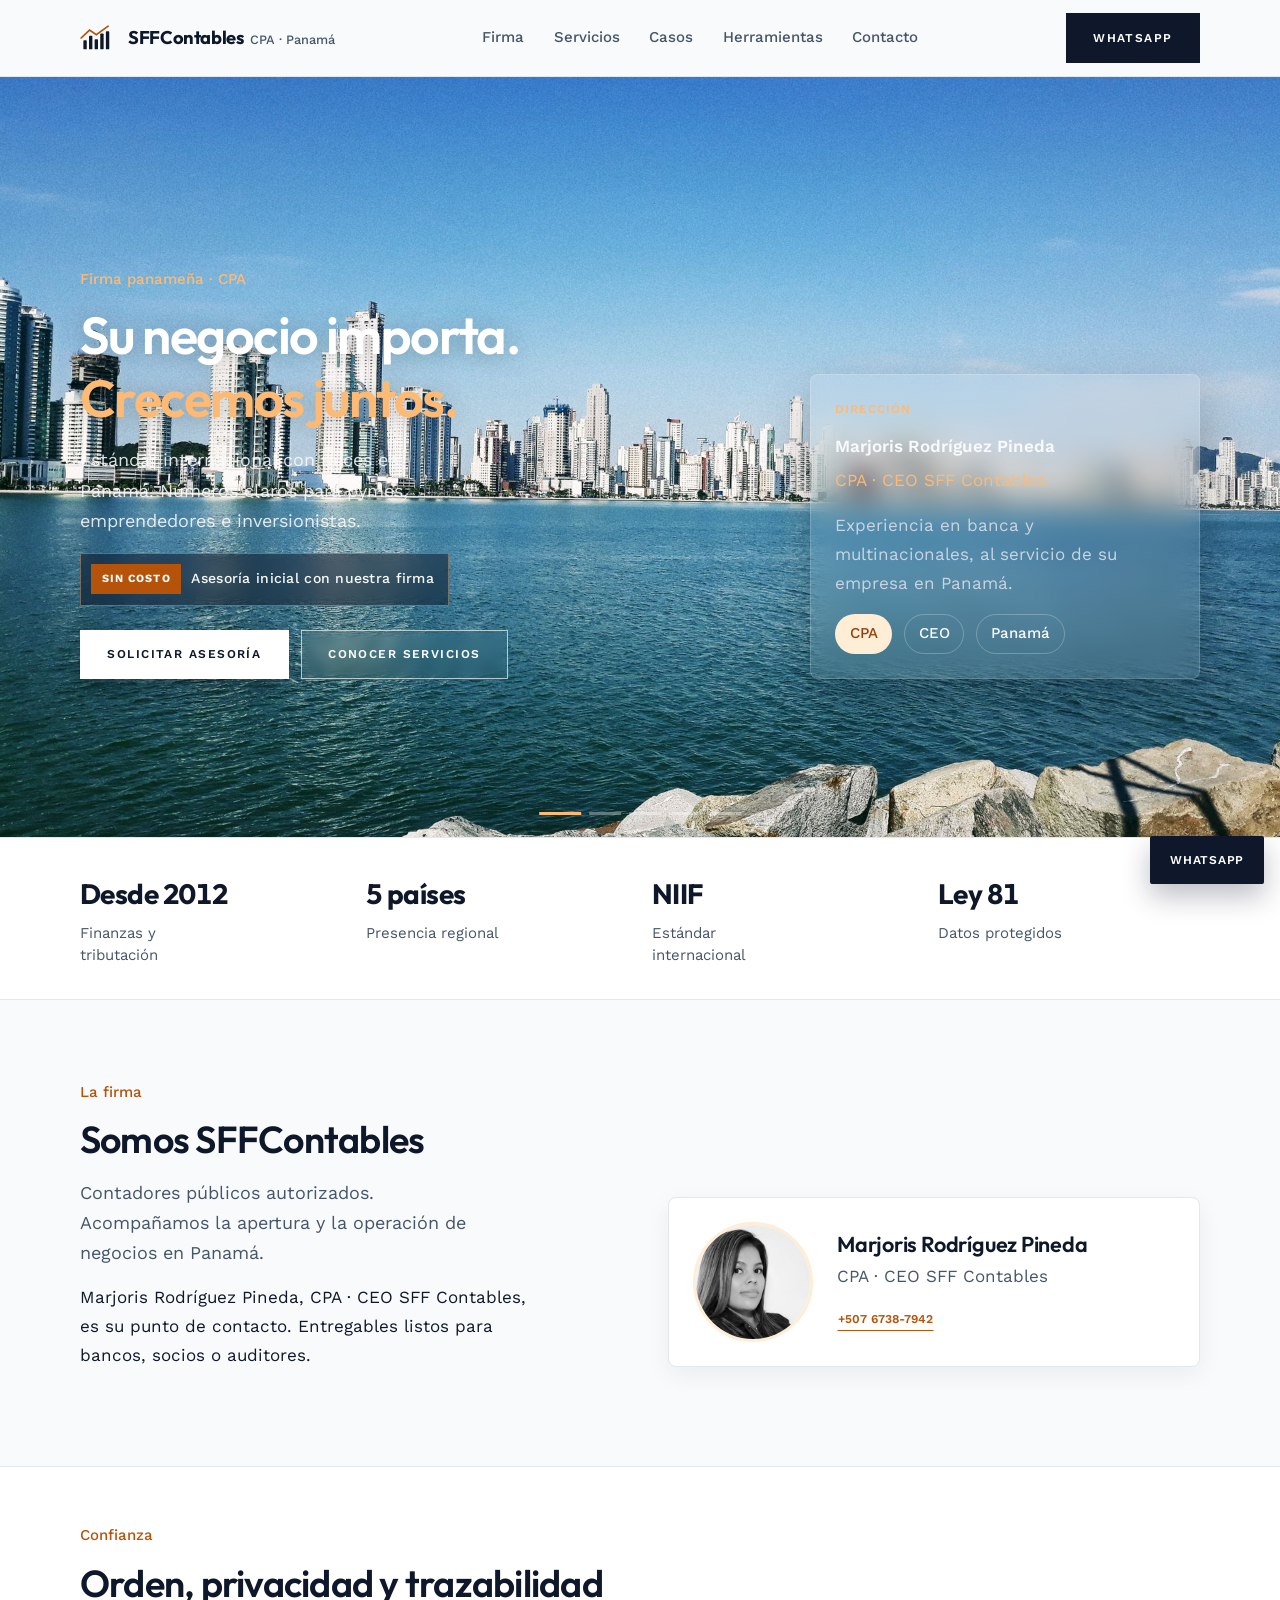
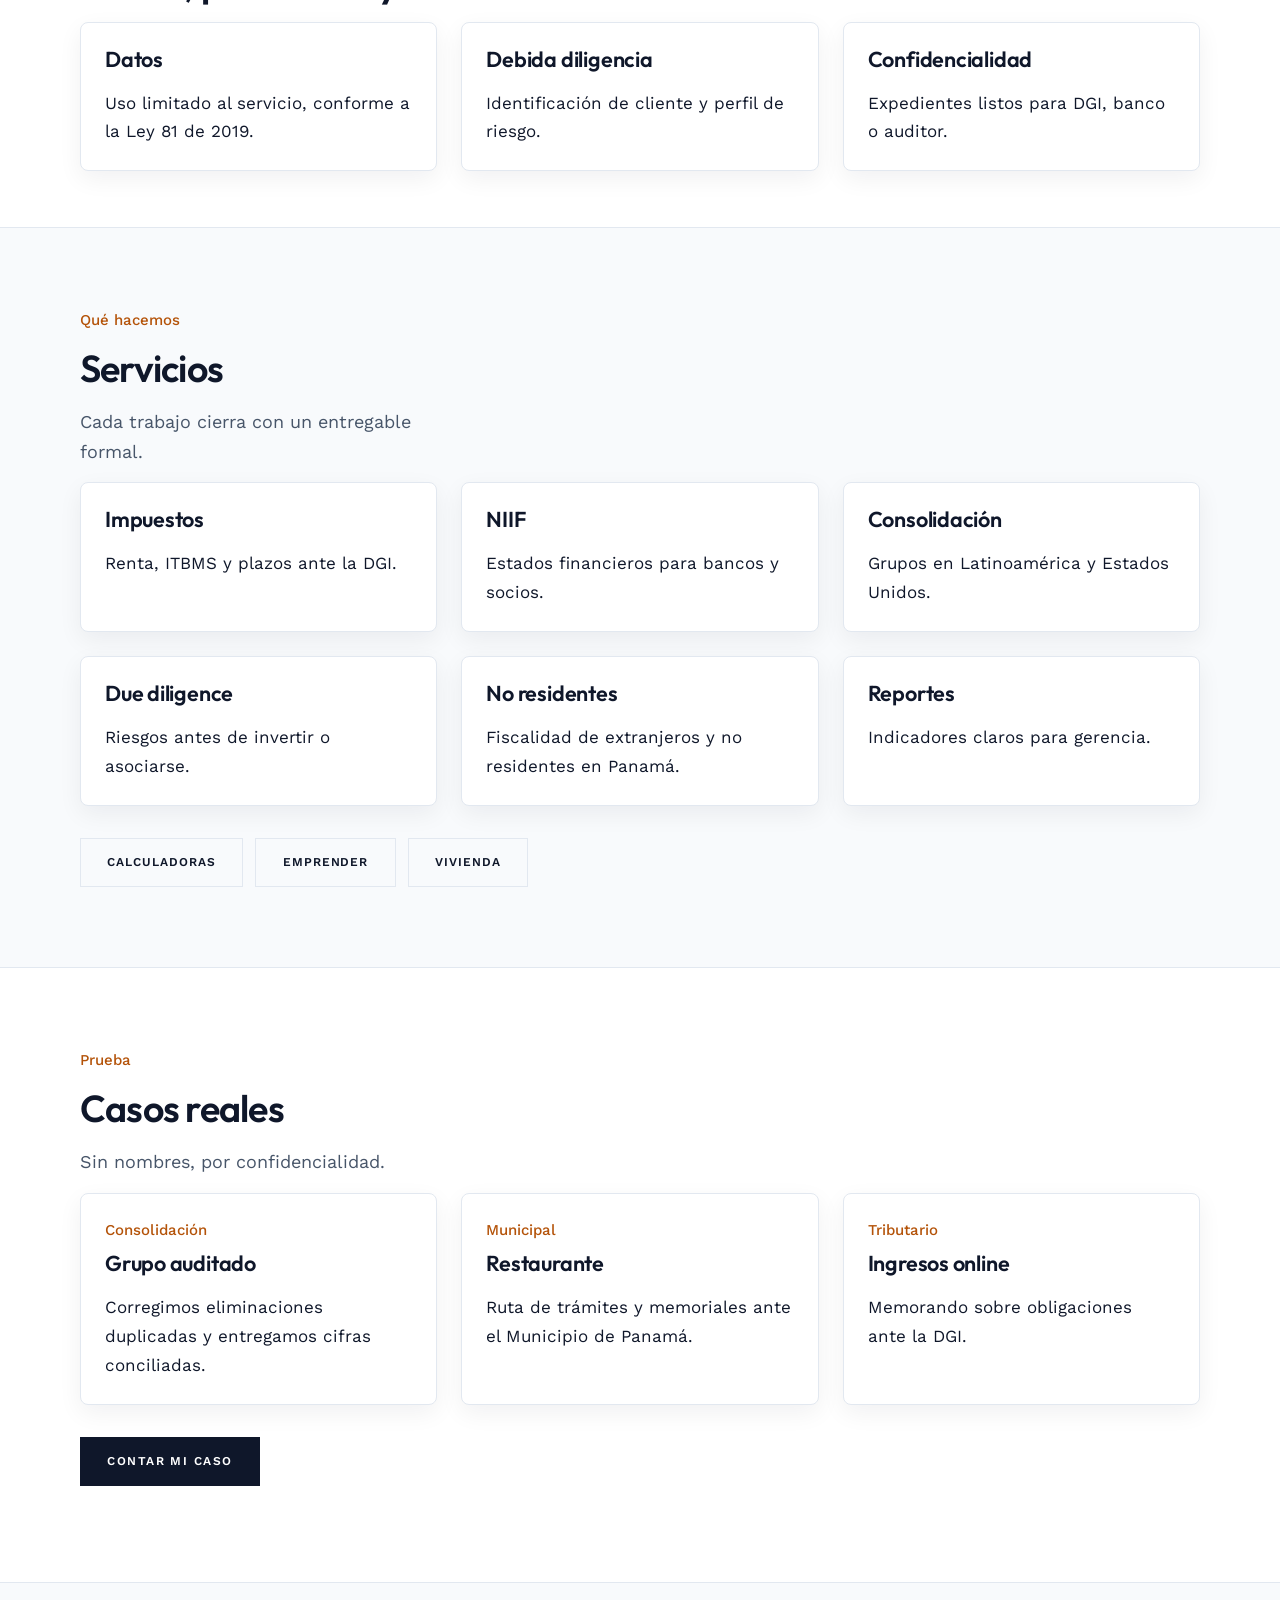
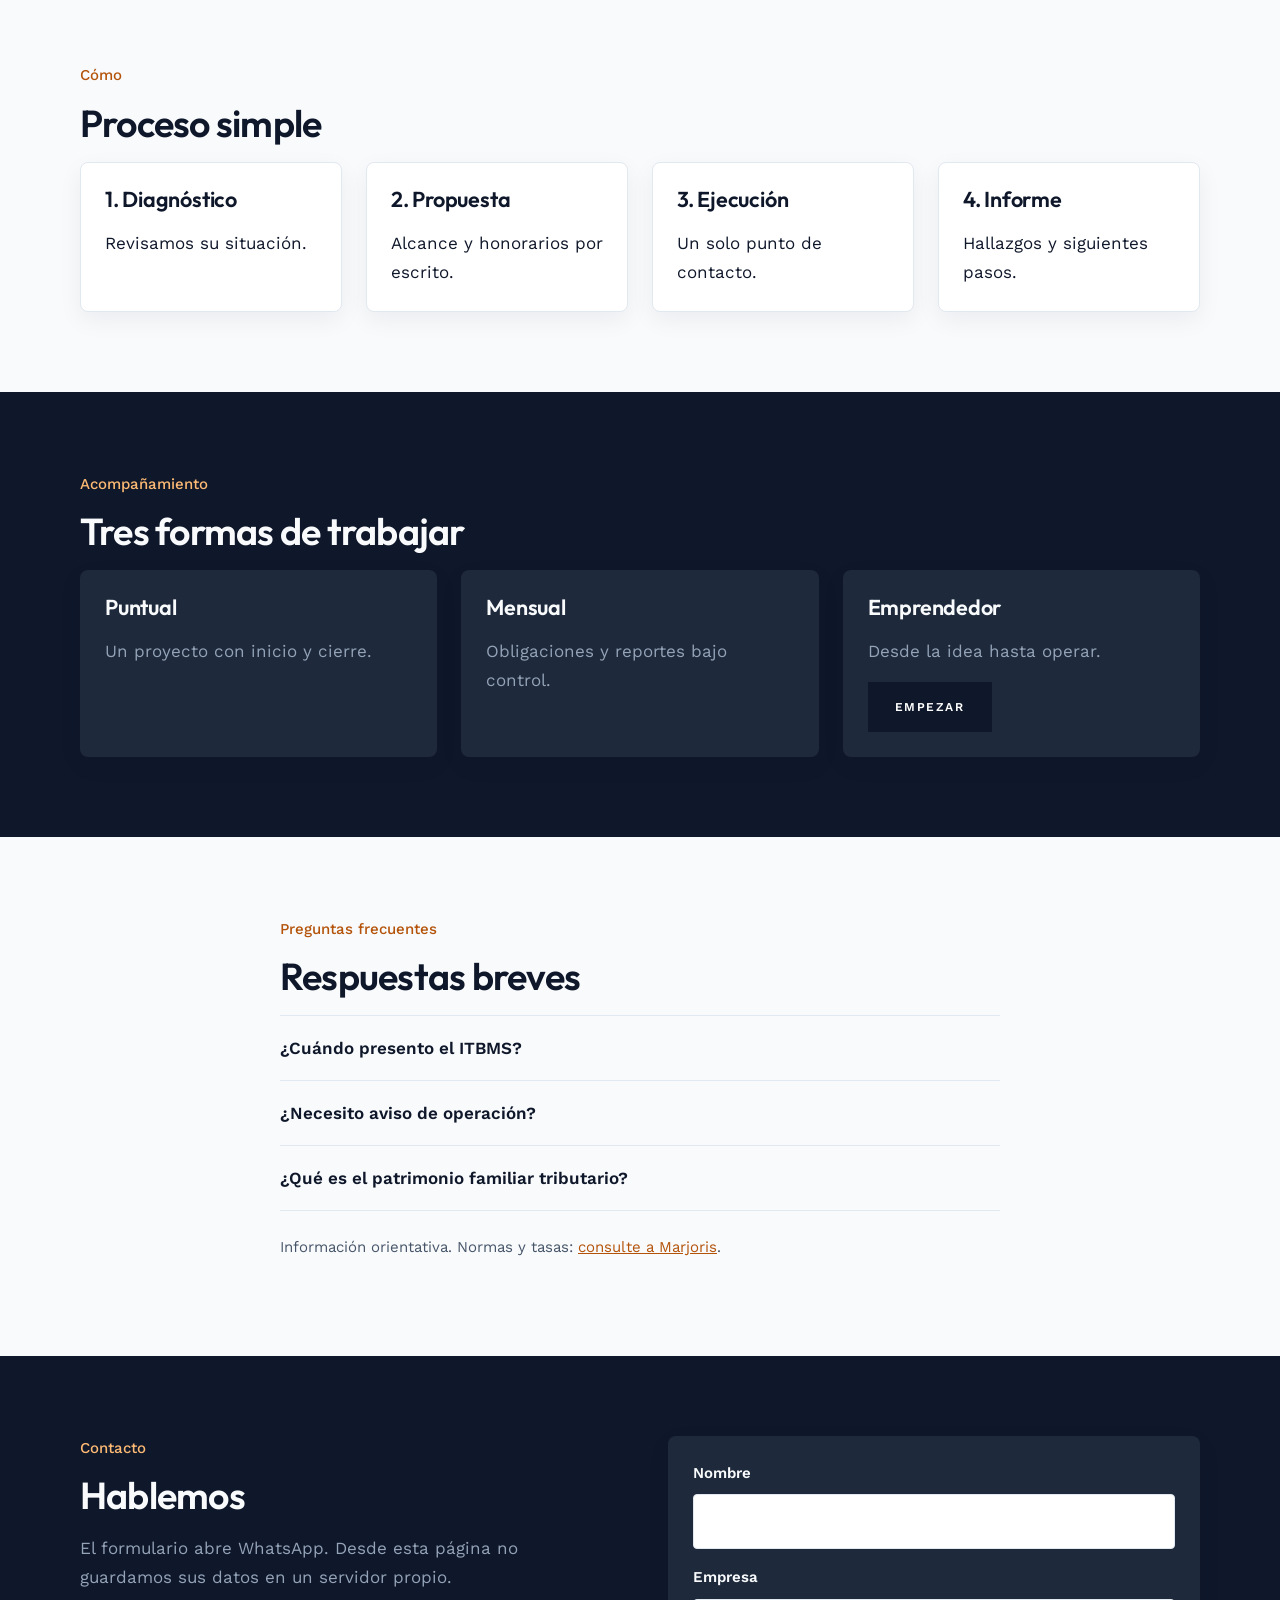
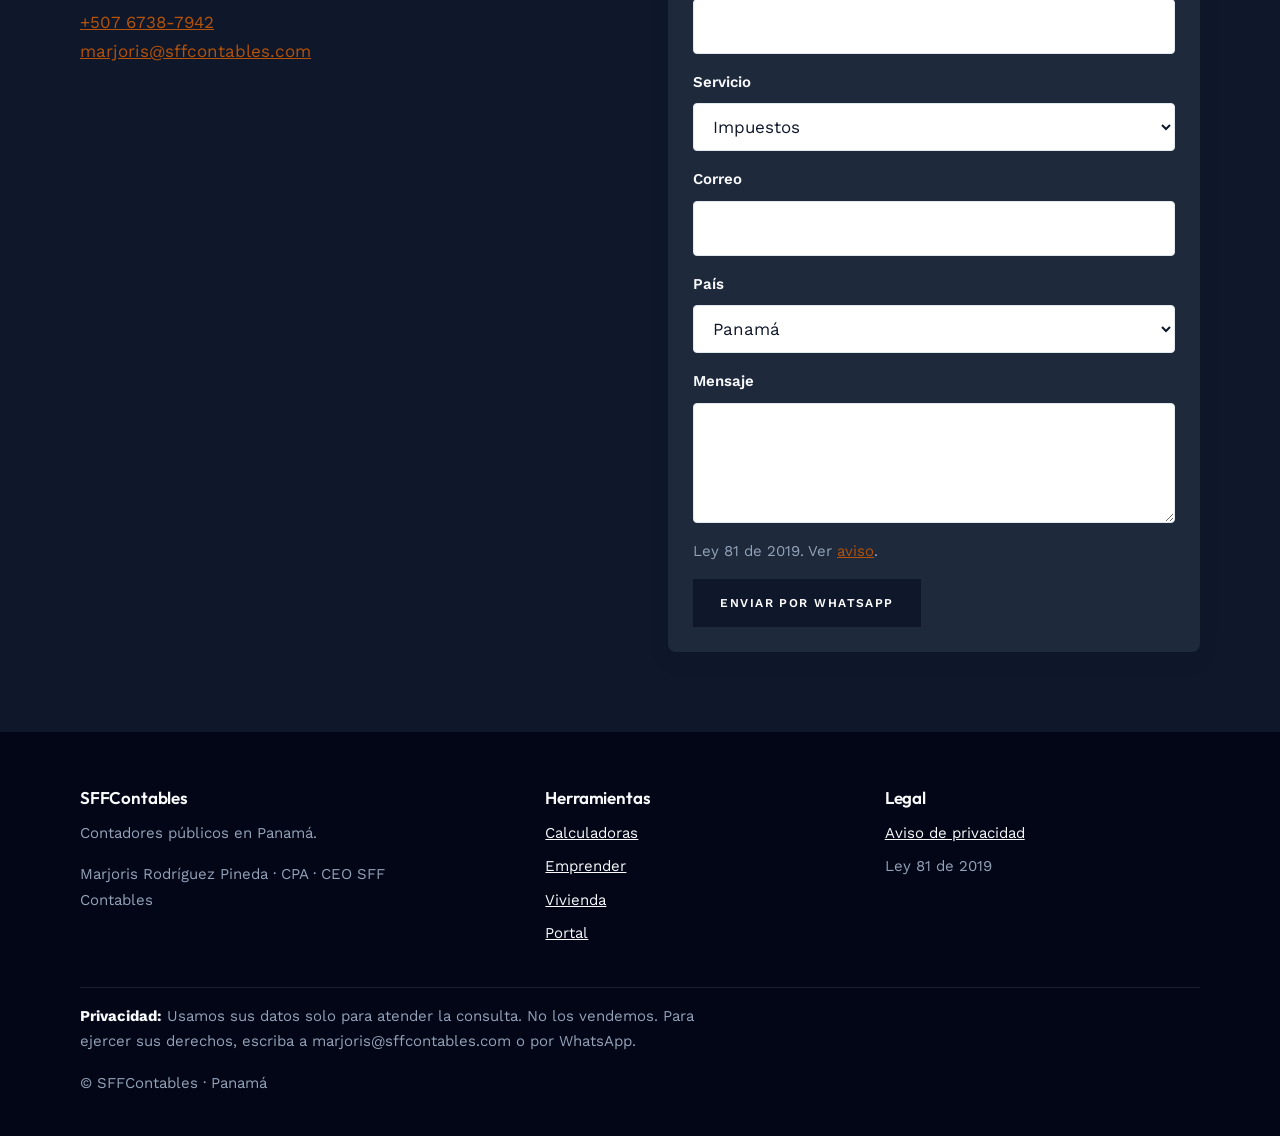
==== commit 530e8f9d: "fix: fotos reales de Panamá en el hero y CTAs más institucionales Reemplaza imágenes incorrectas por" ====
--- a/index.html
+++ b/index.html
@@ -74,10 +74,10 @@
     <section class="hero" aria-roledescription="carrusel" aria-label="Presentación SFF Contables">
       <div class="hero__media" aria-hidden="true">
         <div class="hero__slide is-active" style="background-image:url('images/hero/panama-skyline.jpg')" data-label="Ciudad de Panamá"></div>
-        <div class="hero__slide" style="background-image:url('images/hero/finance-tower.jpg')" data-label="Banca y finanzas"></div>
-        <div class="hero__slide" style="background-image:url('images/hero/banking.jpg')" data-label="Confianza financiera"></div>
-        <div class="hero__slide" style="background-image:url('images/hero/panama-canal.jpg')" data-label="Panamá global"></div>
-        <div class="hero__slide" style="background-image:url('images/hero/trust-meeting.jpg')" data-label="Asesoría profesional"></div>
+        <div class="hero__slide" style="background-image:url('images/hero/panama-waterfront.jpg')" data-label="Bahía de Panamá"></div>
+        <div class="hero__slide" style="background-image:url('images/hero/finance-tower.jpg')" data-label="Distrito financiero"></div>
+        <div class="hero__slide" style="background-image:url('images/hero/panama-canal.jpg')" data-label="Canal de Panamá"></div>
+        <div class="hero__slide" style="background-image:url('images/hero/banking.jpg')" data-label="Asesoría de confianza"></div>
         <div class="hero__overlay"></div>
       </div>
       <div class="container hero__grid">
@@ -85,10 +85,10 @@
           <p class="eyebrow" style="color:#fdba74">Firma panameña · CPA</p>
           <h1>Su negocio importa.<br><span>Crecemos juntos.</span></h1>
           <p class="hero__lead">Estándar internacional con raíces en Panamá. Números claros para pymes, emprendedores e inversionistas.</p>
-          <p class="hero__offer">Asesoría inicial sin costo</p>
+          <p class="hero__offer"><span class="hero__offer-mark">Sin costo</span> Asesoría inicial con nuestra firma</p>
           <div class="btn-row">
             <a class="btn btn--primary" href="https://wa.me/50767387942?text=Hola%20SFFContables%2C%20quiero%20una%20asesor%C3%ADa%20inicial%20sin%20costo." target="_blank" rel="noopener">Solicitar asesoría</a>
-            <a class="btn btn--secondary" href="#servicios">Ver servicios</a>
+            <a class="btn btn--secondary" href="#servicios">Conocer servicios</a>
           </div>
         </div>
         <aside class="hero-panel" aria-label="CEO y CPA de SFF Contables">
--- a/css/components.css
+++ b/css/components.css
@@ -127,18 +127,19 @@
   align-items: center;
   justify-content: center;
   gap: var(--space-2);
-  min-height: 52px;
-  padding: 0.95rem 1.75rem;
-  border-radius: var(--radius-btn);
+  min-height: 48px;
+  padding: 0.85rem 1.65rem;
+  border-radius: 0;
   font-family: var(--font-sans);
-  font-size: 0.8125rem;
+  font-size: 0.75rem;
   font-weight: 600;
-  letter-spacing: 0.06em;
+  letter-spacing: 0.12em;
   text-transform: uppercase;
   text-decoration: none;
   border: 1px solid transparent;
   cursor: pointer;
-  transition: background var(--transition), color var(--transition), border-color var(--transition), box-shadow var(--transition);
+  position: relative;
+  transition: background 0.25s ease, color 0.25s ease, border-color 0.25s ease, transform 0.25s ease, box-shadow 0.25s ease;
 }
 
 .btn:disabled,
@@ -151,25 +152,29 @@
   background: #fff;
   color: var(--color-primary);
   border-color: #fff;
-  box-shadow: 0 10px 30px rgba(0, 0, 0, 0.2);
+  box-shadow: 0 12px 32px rgba(0, 0, 0, 0.28);
 }
 
 .btn--primary:hover {
   background: var(--color-accent-soft);
   border-color: var(--color-accent-soft);
   color: var(--color-primary);
+  transform: translateY(-1px);
+  box-shadow: 0 16px 36px rgba(0, 0, 0, 0.32);
 }
 
 .btn--secondary {
   background: transparent;
   color: #fff;
-  border-color: rgba(255, 255, 255, 0.55);
+  border-color: rgba(255, 255, 255, 0.65);
+  backdrop-filter: blur(6px);
 }
 
 .btn--secondary:hover {
-  background: rgba(255, 255, 255, 0.1);
+  background: rgba(255, 255, 255, 0.12);
   border-color: #fff;
   color: #fff;
+  transform: translateY(-1px);
 }
 
 .btn--accent {
@@ -206,16 +211,21 @@
   color: #fff;
 }
 
-.btn--ghost {
+.btn--ghost,
+.section:not(.section--dark) .btn--secondary {
   background: transparent;
   color: var(--color-ink);
   border-color: var(--color-border);
-  letter-spacing: 0.04em;
-}
-
-.btn--ghost:hover {
+  letter-spacing: 0.08em;
+  backdrop-filter: none;
+}
+
+.btn--ghost:hover,
+.section:not(.section--dark) .btn--secondary:hover {
   border-color: var(--color-primary);
   background: var(--color-surface);
+  color: var(--color-ink);
+  transform: translateY(-1px);
 }
 
 .btn--text {
@@ -486,26 +496,31 @@
 .hero__offer {
   display: inline-flex;
   align-items: center;
-  gap: 0.6rem;
-  margin: 0 0 1.35rem;
-  padding: 0.55rem 0.9rem;
-  border: 1px solid rgba(253, 186, 116, 0.45);
-  background: rgba(180, 83, 9, 0.18);
-  color: #fdba74;
-  font-size: 0.8125rem;
-  font-weight: 600;
-  letter-spacing: 0.04em;
+  flex-wrap: wrap;
+  gap: 0.65rem;
+  margin: 0 0 1.5rem;
+  padding: 0.65rem 0.85rem 0.65rem 0.65rem;
+  border: 1px solid rgba(253, 186, 116, 0.4);
+  background: rgba(2, 6, 23, 0.45);
+  color: #f8fafc;
+  font-size: 0.875rem;
+  font-weight: 500;
+  letter-spacing: 0.02em;
+  text-transform: none;
+  max-width: none;
+  backdrop-filter: blur(8px);
+}
+
+.hero__offer-mark {
+  display: inline-flex;
+  align-items: center;
+  padding: 0.35rem 0.65rem;
+  background: var(--color-accent);
+  color: #fff;
+  font-size: 0.6875rem;
+  font-weight: 700;
+  letter-spacing: 0.1em;
   text-transform: uppercase;
-  max-width: none;
-}
-
-.hero__offer::before {
-  content: "";
-  width: 6px;
-  height: 6px;
-  border-radius: 50%;
-  background: #fdba74;
-  box-shadow: 0 0 0 4px rgba(253, 186, 116, 0.2);
 }
 
 .hero__dots {
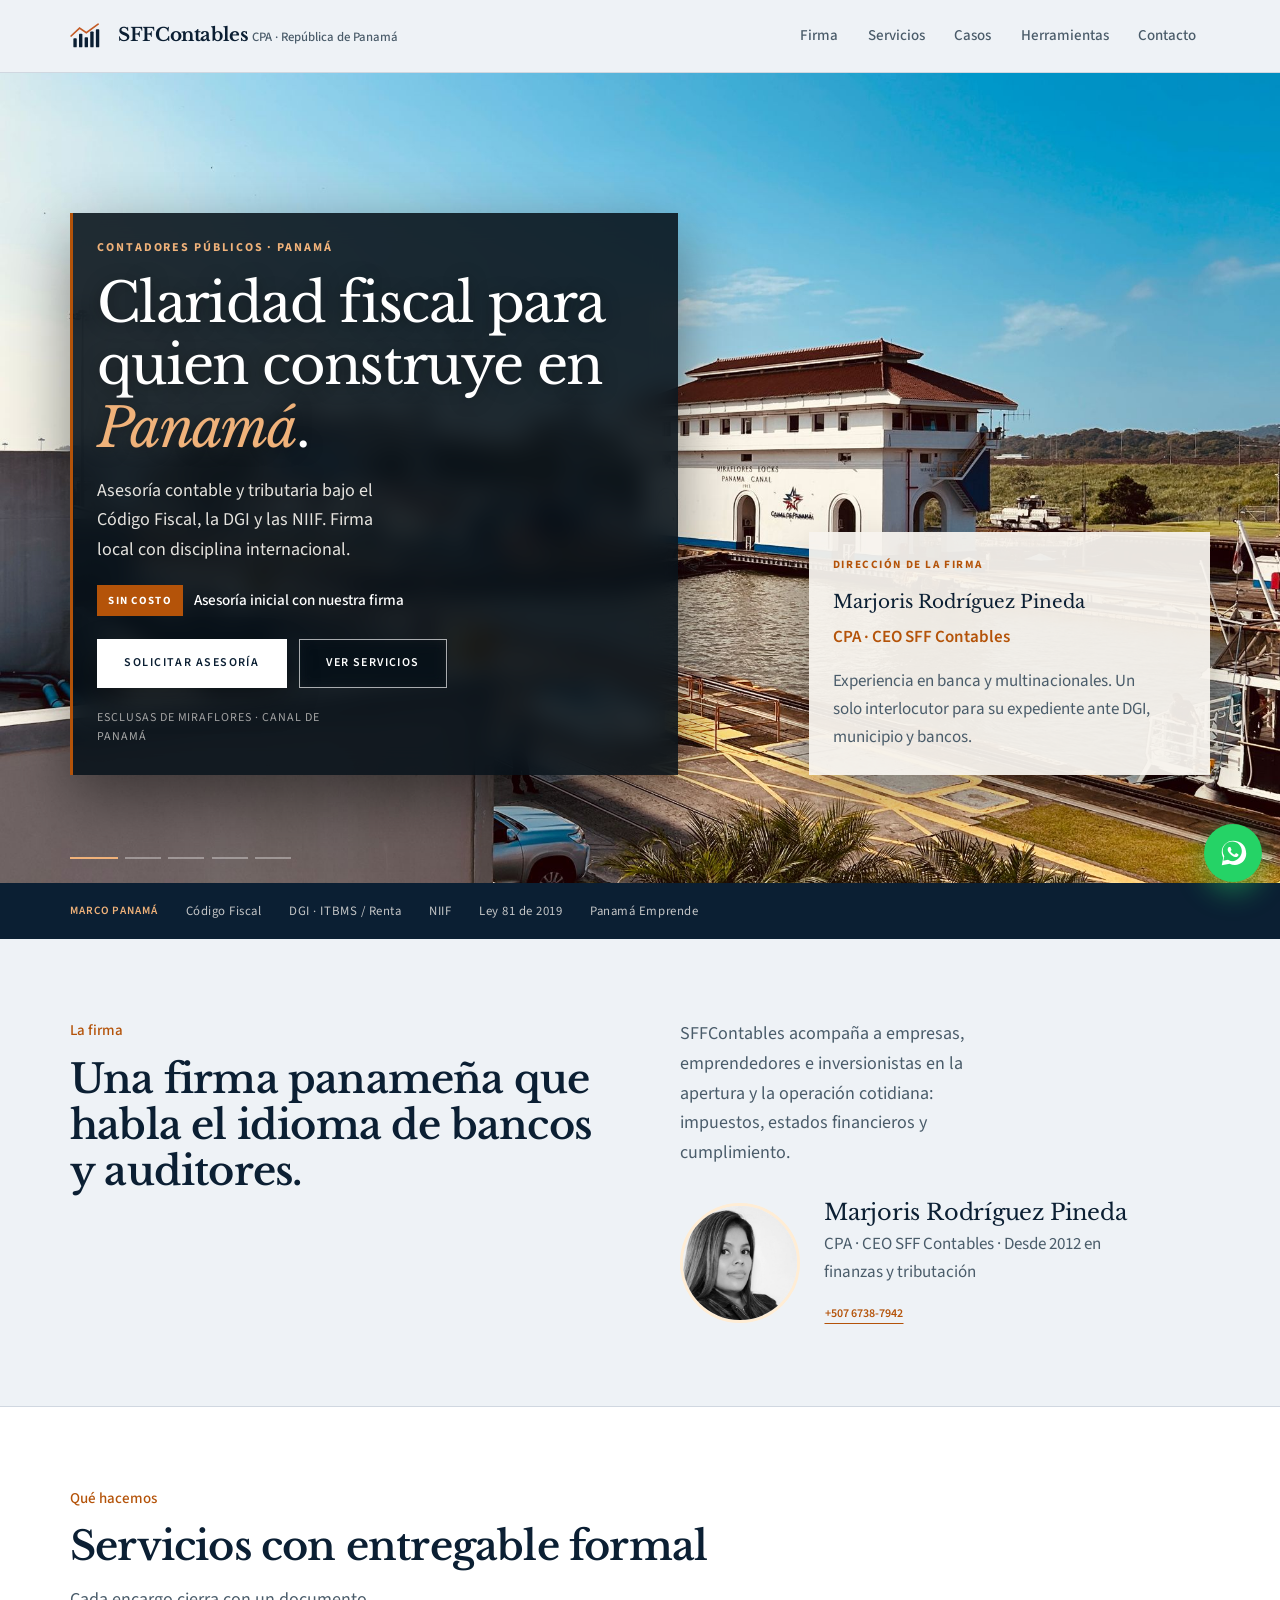
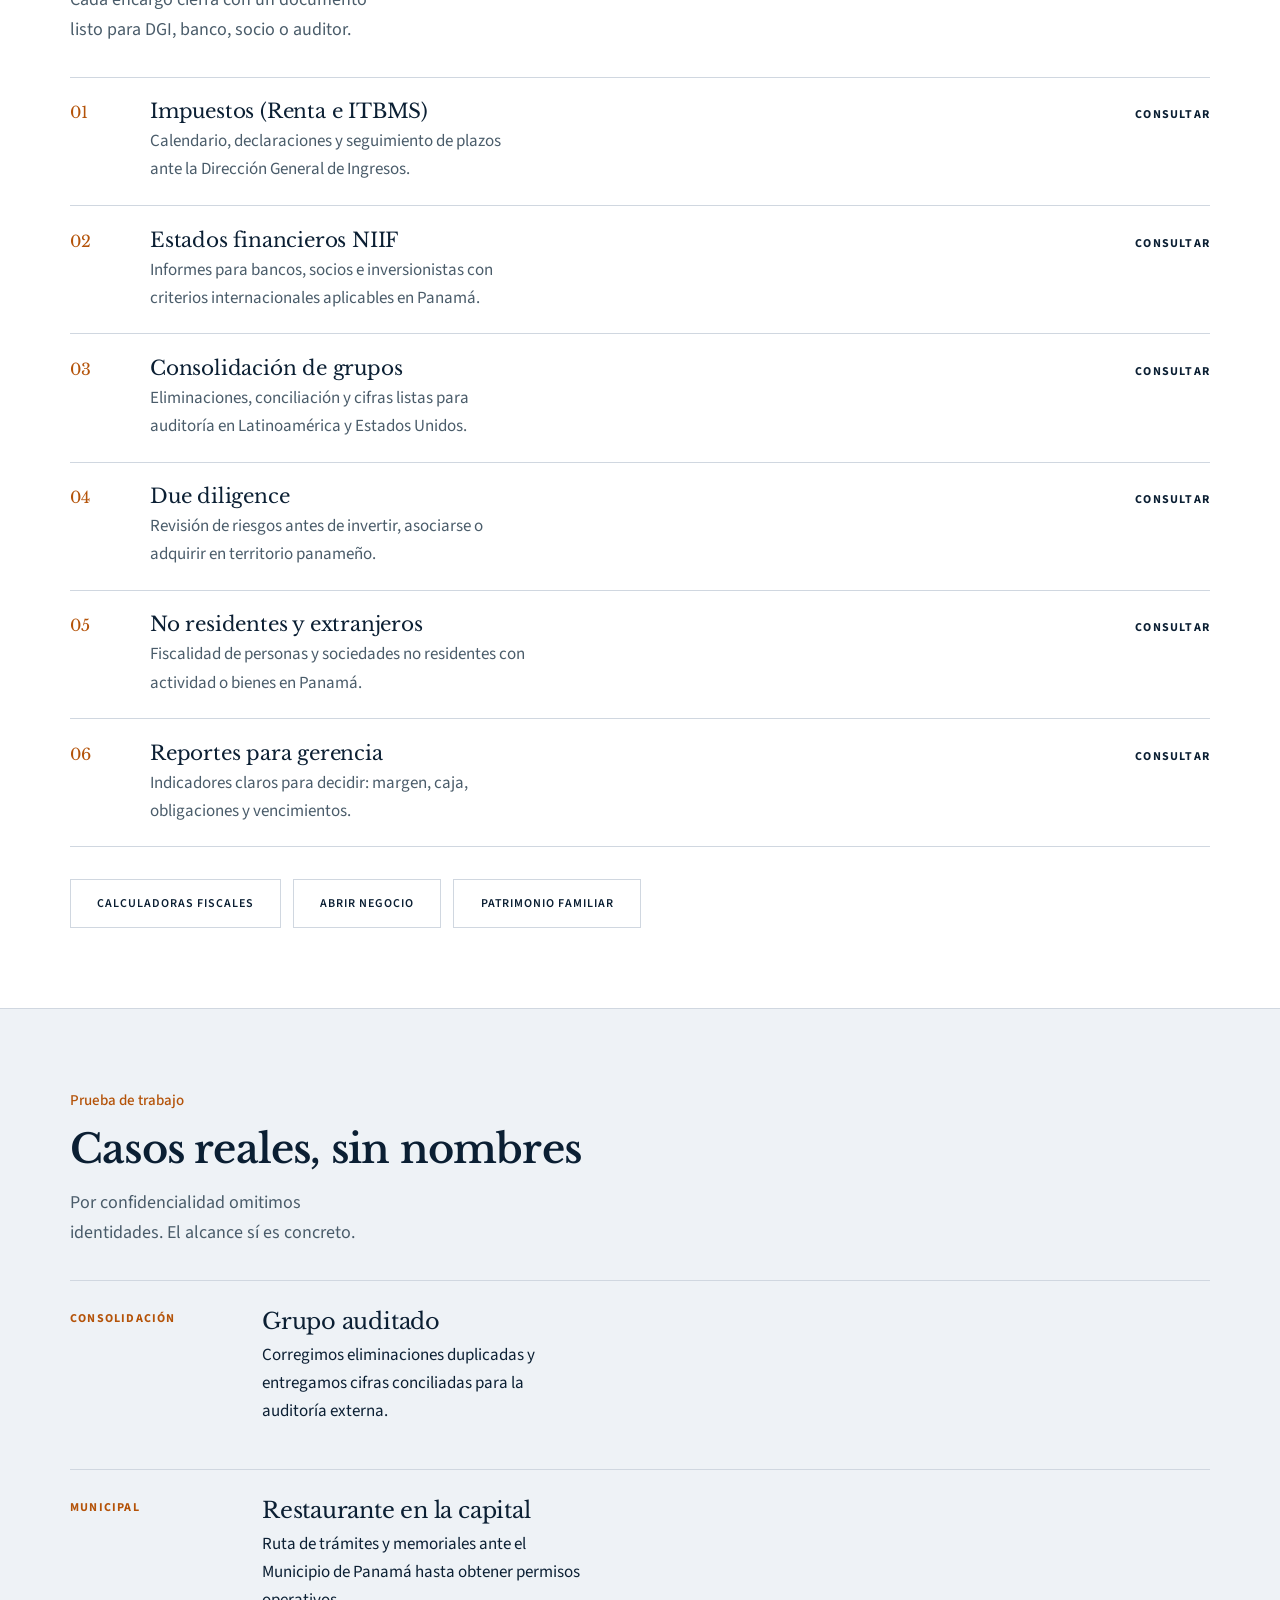
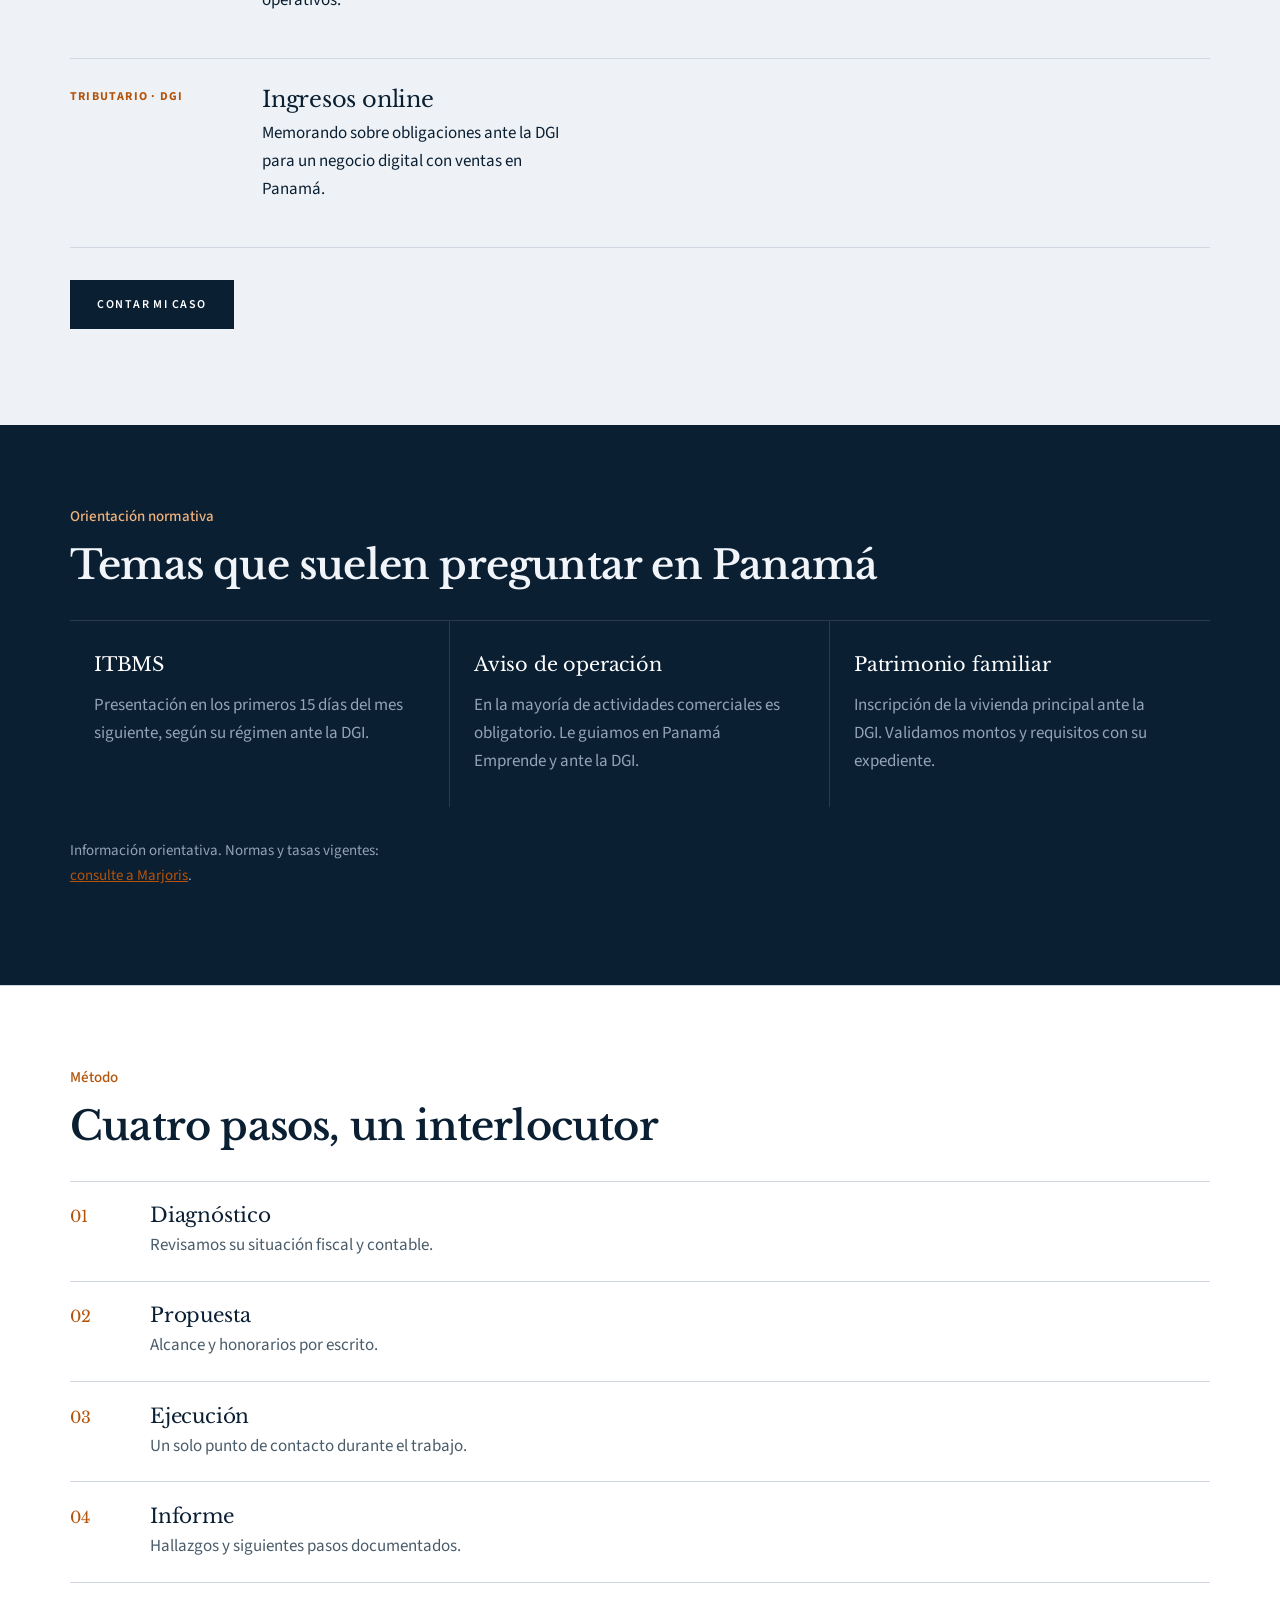
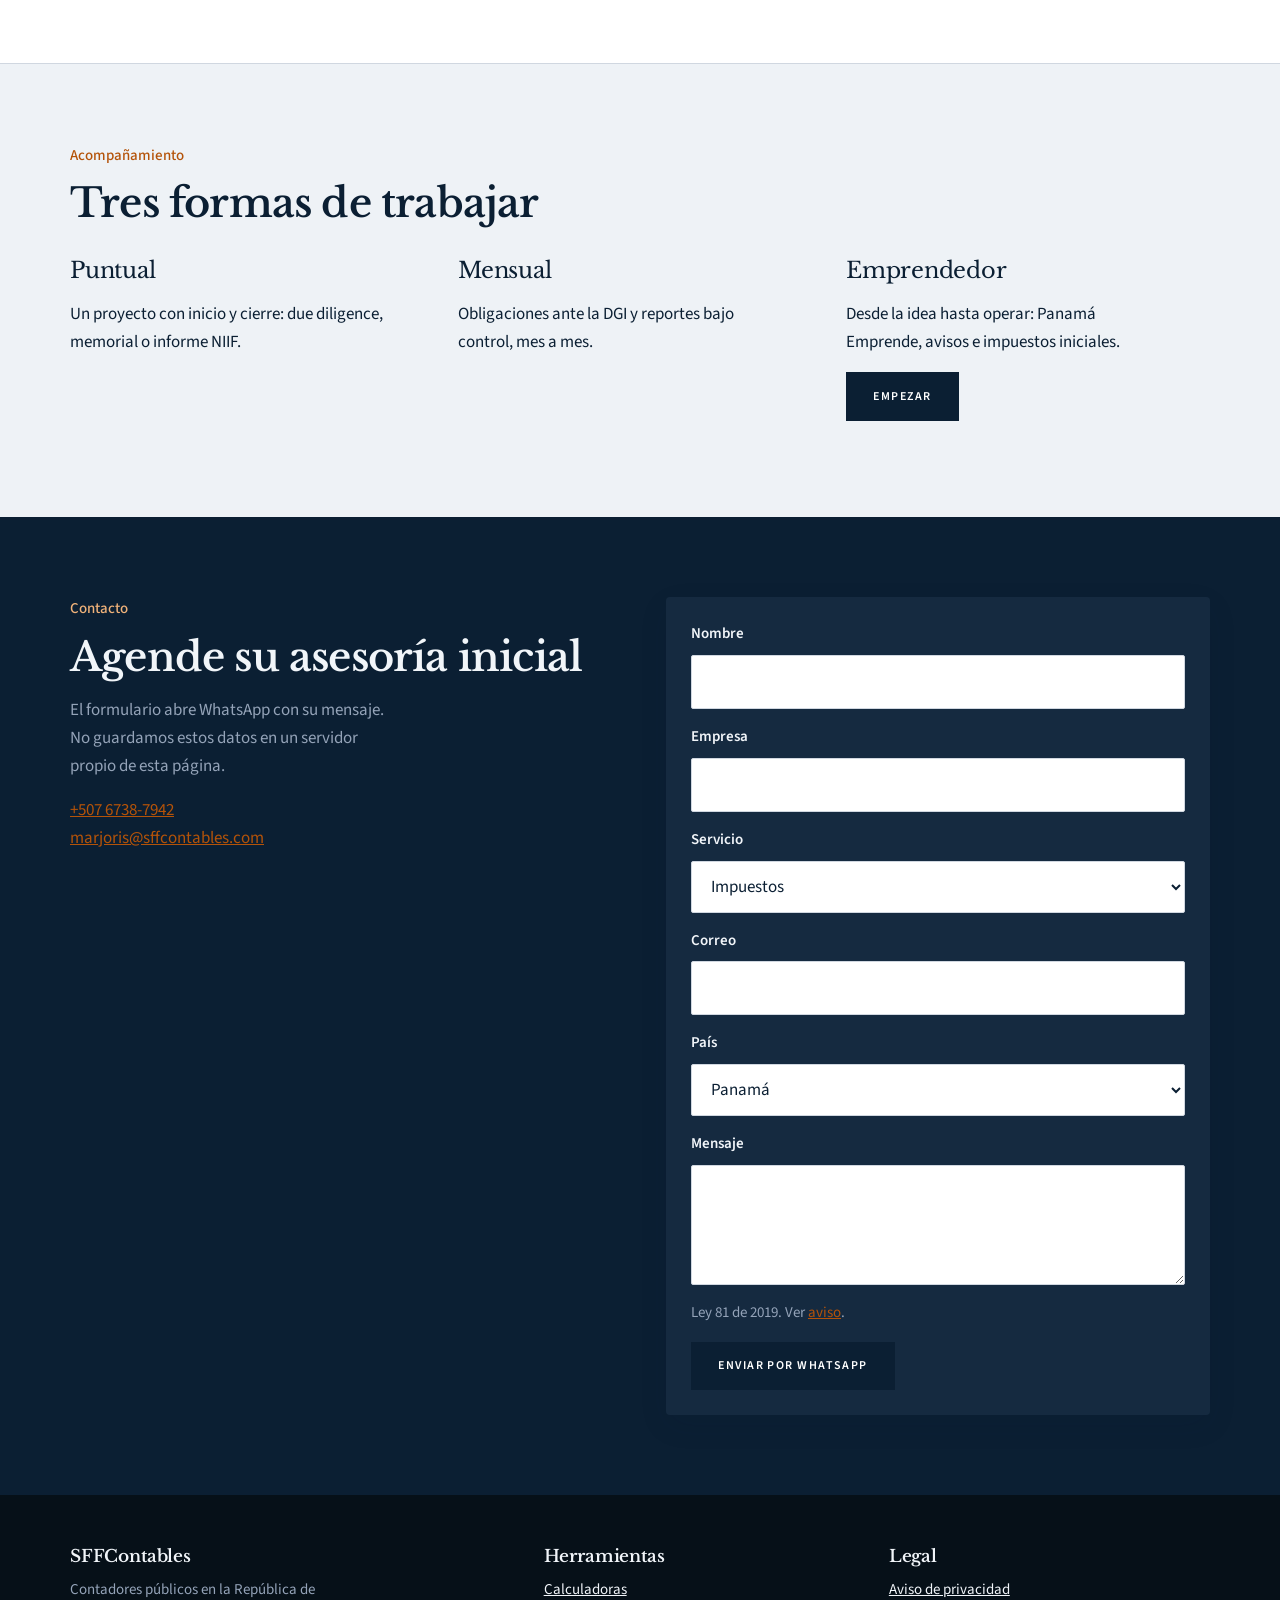
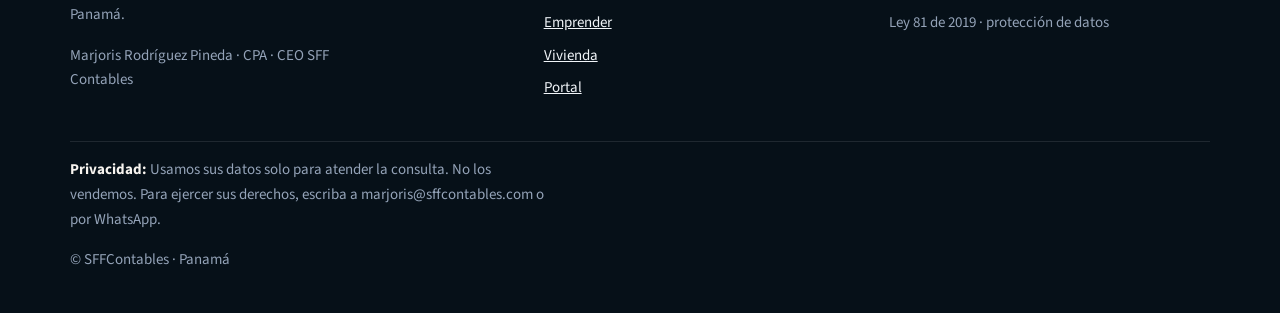
==== commit 0da41a76: "feat: home estilo firma global con fotos icónicas de Panamá Carrusel inequívoco (Canal, Biomuseo, Ca" ====
--- a/index.html
+++ b/index.html
@@ -11,11 +11,11 @@
   <meta property="og:url" content="https://www.sffcontables.com/">
   <meta property="og:type" content="website">
   <meta property="og:locale" content="es_PA">
-  <meta name="theme-color" content="#0F172A">
+  <meta name="theme-color" content="#0B1F33">
   <link rel="canonical" href="https://www.sffcontables.com/">
   <link rel="preconnect" href="https://fonts.googleapis.com">
   <link rel="preconnect" href="https://fonts.gstatic.com" crossorigin>
-  <link href="https://fonts.googleapis.com/css2?family=Outfit:wght@500;600;700&family=Work+Sans:wght@400;500;600&display=swap" rel="stylesheet">
+  <link href="https://fonts.googleapis.com/css2?family=Libre+Baskerville:ital,wght@0,400;0,700;1,400&family=Source+Sans+3:wght@400;500;600;700&display=swap" rel="stylesheet">
   <link rel="stylesheet" href="css/tokens.css">
   <link rel="stylesheet" href="css/base.css">
   <link rel="stylesheet" href="css/components.css">
@@ -44,16 +44,16 @@
     <div class="container site-header__inner">
       <a class="brand" href="index.html" aria-label="SFFContables inicio">
         <svg class="brand__mark" width="36" height="28" viewBox="0 0 64 48" aria-hidden="true">
-          <rect x="6" y="28" width="6" height="16" rx="1.5" fill="#0F172A"/>
-          <rect x="16" y="20" width="6" height="24" rx="1.5" fill="#0F172A"/>
-          <rect x="26" y="26" width="6" height="18" rx="1.5" fill="#0F172A"/>
-          <rect x="36" y="16" width="6" height="28" rx="1.5" fill="#0F172A"/>
-          <rect x="46" y="12" width="6" height="32" rx="1.5" fill="#0F172A"/>
-          <polyline points="2,24 17,10 29,18 50,3" fill="none" stroke="#B45309" stroke-width="3" stroke-linecap="round"/>
+          <rect x="6" y="28" width="6" height="16" rx="1.5" fill="#0B1F33"/>
+          <rect x="16" y="20" width="6" height="24" rx="1.5" fill="#0B1F33"/>
+          <rect x="26" y="26" width="6" height="18" rx="1.5" fill="#0B1F33"/>
+          <rect x="36" y="16" width="6" height="28" rx="1.5" fill="#0B1F33"/>
+          <rect x="46" y="12" width="6" height="32" rx="1.5" fill="#0B1F33"/>
+          <polyline points="2,24 17,10 29,18 50,3" fill="none" stroke="#C45C26" stroke-width="3" stroke-linecap="round"/>
         </svg>
         <span>
           <span class="brand__name">SFFContables</span>
-          <span class="brand__tag">CPA · Panamá</span>
+          <span class="brand__tag">CPA · República de Panamá</span>
         </span>
       </a>
       <button type="button" class="nav-toggle" id="menuBtn" aria-label="Abrir menú" aria-expanded="false" aria-controls="siteNav">
@@ -66,199 +66,239 @@
         <a href="calculadoras.html">Herramientas</a>
         <a href="#contacto">Contacto</a>
       </nav>
-      <a class="btn btn--primary header-cta" href="https://wa.me/50767387942?text=Hola%20SFFContables%2C%20quisiera%20una%20consulta." target="_blank" rel="noopener">WhatsApp</a>
     </div>
   </header>
 
   <main id="contenido">
     <section class="hero" aria-roledescription="carrusel" aria-label="Presentación SFF Contables">
       <div class="hero__media" aria-hidden="true">
-        <div class="hero__slide is-active" style="background-image:url('images/hero/panama-skyline.jpg')" data-label="Ciudad de Panamá"></div>
-        <div class="hero__slide" style="background-image:url('images/hero/panama-waterfront.jpg')" data-label="Bahía de Panamá"></div>
-        <div class="hero__slide" style="background-image:url('images/hero/finance-tower.jpg')" data-label="Distrito financiero"></div>
-        <div class="hero__slide" style="background-image:url('images/hero/panama-canal.jpg')" data-label="Canal de Panamá"></div>
-        <div class="hero__slide" style="background-image:url('images/hero/banking.jpg')" data-label="Asesoría de confianza"></div>
+        <div class="hero__slide is-active" style="background-image:url('images/hero/panama-03-canal.jpg')" data-label="Esclusas de Miraflores · Canal de Panamá"></div>
+        <div class="hero__slide" style="background-image:url('images/hero/panama-04-ships.jpg')" data-label="Tráfico marítimo · Canal de Panamá"></div>
+        <div class="hero__slide" style="background-image:url('images/hero/panama-biomuseo.jpg')" data-label="Biomuseo · Amador, Panamá"></div>
+        <div class="hero__slide" style="background-image:url('images/hero/panama-casco.jpg')" data-label="Casco Viejo · Patrimonio de Panamá"></div>
+        <div class="hero__slide" style="background-image:url('images/hero/panama-cinta-sunset.jpg')" data-label="Ciudad de Panamá al atardecer"></div>
         <div class="hero__overlay"></div>
       </div>
       <div class="container hero__grid">
-        <div>
-          <p class="eyebrow" style="color:#fdba74">Firma panameña · CPA</p>
-          <h1>Su negocio importa.<br><span>Crecemos juntos.</span></h1>
-          <p class="hero__lead">Estándar internacional con raíces en Panamá. Números claros para pymes, emprendedores e inversionistas.</p>
+        <div class="hero__copy">
+          <p class="hero__eyebrow">Contadores públicos · Panamá</p>
+          <h1>Claridad fiscal para quien construye en <em>Panamá</em>.</h1>
+          <p class="hero__lead">Asesoría contable y tributaria bajo el Código Fiscal, la DGI y las NIIF. Firma local con disciplina internacional.</p>
           <p class="hero__offer"><span class="hero__offer-mark">Sin costo</span> Asesoría inicial con nuestra firma</p>
           <div class="btn-row">
             <a class="btn btn--primary" href="https://wa.me/50767387942?text=Hola%20SFFContables%2C%20quiero%20una%20asesor%C3%ADa%20inicial%20sin%20costo." target="_blank" rel="noopener">Solicitar asesoría</a>
-            <a class="btn btn--secondary" href="#servicios">Conocer servicios</a>
-          </div>
+            <a class="btn btn--secondary" href="#servicios">Ver servicios</a>
+          </div>
+          <p class="hero__caption" aria-live="polite">Esclusas de Miraflores · Canal de Panamá</p>
         </div>
         <aside class="hero-panel" aria-label="CEO y CPA de SFF Contables">
-          <div class="hero-panel__label">Dirección</div>
-          <p style="margin:0 0 0.35rem; color:#f8fafc; max-width:28ch; font-weight:600">Marjoris Rodríguez Pineda</p>
-          <p style="margin:0 0 1rem; color:#fdba74; max-width:28ch">CPA · CEO SFF Contables</p>
-          <p style="margin:0 0 1rem; color:#cbd5e1; max-width:28ch">Experiencia en banca y multinacionales, al servicio de su empresa en Panamá.</p>
-          <div class="btn-row">
-            <span class="badge badge--accent">CPA</span>
-            <span class="badge" style="background:transparent;color:#f8fafc;border-color:rgba(248,250,252,.25)">CEO</span>
-            <span class="badge" style="background:transparent;color:#f8fafc;border-color:rgba(248,250,252,.25)">Panamá</span>
-          </div>
+          <div class="hero-panel__label">Dirección de la firma</div>
+          <p style="margin:0 0 0.35rem"><strong>Marjoris Rodríguez Pineda</strong></p>
+          <p style="margin:0 0 1rem;color:var(--color-accent);font-weight:600">CPA · CEO SFF Contables</p>
+          <p style="margin:0">Experiencia en banca y multinacionales. Un solo interlocutor para su expediente ante DGI, municipio y bancos.</p>
         </aside>
       </div>
-      <div class="hero__dots" role="tablist" aria-label="Fotos del banner"></div>
-    </section>
-
-    <div class="trust-bar">
-      <div class="container grid-4">
-        <div class="trust-bar__item"><strong class="nums">Desde 2012</strong><span>Finanzas y tributación</span></div>
-        <div class="trust-bar__item"><strong class="nums">5 países</strong><span>Presencia regional</span></div>
-        <div class="trust-bar__item"><strong>NIIF</strong><span>Estándar internacional</span></div>
-        <div class="trust-bar__item"><strong>Ley 81</strong><span>Datos protegidos</span></div>
+      <div class="hero__dots" role="tablist" aria-label="Fotos de Panamá"></div>
+    </section>
+
+    <div class="jur-strip" role="region" aria-label="Marco normativo panameño">
+      <div class="container jur-strip__inner">
+        <strong>Marco Panamá</strong>
+        <span>Código Fiscal</span>
+        <span>DGI · ITBMS / Renta</span>
+        <span>NIIF</span>
+        <span>Ley 81 de 2019</span>
+        <span>Panamá Emprende</span>
       </div>
     </div>
 
     <section id="nosotros" class="section">
       <div class="container">
-        <p class="eyebrow">La firma</p>
-        <h2>Somos SFFContables</h2>
-        <div class="grid-2" style="align-items:center;gap:var(--space-7)">
+        <div class="grid-2" style="align-items:start;gap:var(--space-8)">
           <div>
-            <p class="lede">Contadores públicos autorizados. Acompañamos la apertura y la operación de negocios en Panamá.</p>
-            <p>Marjoris Rodríguez Pineda, CPA · CEO SFF Contables, es su punto de contacto. Entregables listos para bancos, socios o auditores.</p>
-          </div>
-          <div class="card profile">
-            <img src="images/marjoris.jpg" width="120" height="120" alt="Marjoris Rodríguez Pineda, CPA · CEO SFF Contables">
-            <div>
-              <h3 style="margin-bottom:0.25rem">Marjoris Rodríguez Pineda</h3>
-              <p style="margin-bottom:0.75rem;color:var(--color-ink-muted)">CPA · CEO SFF Contables</p>
-              <a class="btn btn--text" href="https://wa.me/50767387942" target="_blank" rel="noopener">+507 6738-7942</a>
-            </div>
-          </div>
-        </div>
-      </div>
-    </section>
-
-    <section class="section section--tight" style="background:#fff;border-block:1px solid var(--color-border)">
-      <div class="container">
-        <p class="eyebrow">Confianza</p>
-        <h2>Orden, privacidad y trazabilidad</h2>
-        <div class="grid-3">
-          <article class="card"><h3>Datos</h3><p>Uso limitado al servicio, conforme a la Ley 81 de 2019.</p></article>
-          <article class="card"><h3>Debida diligencia</h3><p>Identificación de cliente y perfil de riesgo.</p></article>
-          <article class="card"><h3>Confidencialidad</h3><p>Expedientes listos para DGI, banco o auditor.</p></article>
-        </div>
-      </div>
-    </section>
-
-    <section id="servicios" class="section">
+            <p class="eyebrow">La firma</p>
+            <h2>Una firma panameña que habla el idioma de bancos y auditores.</h2>
+          </div>
+          <div>
+            <p class="lede">SFFContables acompaña a empresas, emprendedores e inversionistas en la apertura y la operación cotidiana: impuestos, estados financieros y cumplimiento.</p>
+            <div class="profile" style="margin-top:var(--space-6)">
+              <img src="images/marjoris.jpg" width="120" height="120" alt="Marjoris Rodríguez Pineda, CPA · CEO SFF Contables">
+              <div>
+                <h3 style="margin-bottom:0.25rem;font-weight:400">Marjoris Rodríguez Pineda</h3>
+                <p style="margin-bottom:0.75rem;color:var(--color-ink-muted)">CPA · CEO SFF Contables · Desde 2012 en finanzas y tributación</p>
+                <a class="btn btn--text" href="https://wa.me/50767387942" target="_blank" rel="noopener">+507 6738-7942</a>
+              </div>
+            </div>
+          </div>
+        </div>
+      </div>
+    </section>
+
+    <section id="servicios" class="section" style="background:#fff;border-block:1px solid var(--color-border)">
       <div class="container">
         <p class="eyebrow">Qué hacemos</p>
-        <h2>Servicios</h2>
-        <p class="lede">Cada trabajo cierra con un entregable formal.</p>
-        <div class="grid-3">
-          <article class="card"><h3>Impuestos</h3><p>Renta, ITBMS y plazos ante la DGI.</p></article>
-          <article class="card"><h3>NIIF</h3><p>Estados financieros para bancos y socios.</p></article>
-          <article class="card"><h3>Consolidación</h3><p>Grupos en Latinoamérica y Estados Unidos.</p></article>
-          <article class="card"><h3>Due diligence</h3><p>Riesgos antes de invertir o asociarse.</p></article>
-          <article class="card"><h3>No residentes</h3><p>Fiscalidad de extranjeros y no residentes en Panamá.</p></article>
-          <article class="card"><h3>Reportes</h3><p>Indicadores claros para gerencia.</p></article>
+        <h2>Servicios con entregable formal</h2>
+        <p class="lede">Cada encargo cierra con un documento listo para DGI, banco, socio o auditor.</p>
+        <div class="service-list" style="margin-top:var(--space-6)">
+          <a class="service-row" href="#contacto">
+            <span class="service-row__num">01</span>
+            <div>
+              <h3>Impuestos (Renta e ITBMS)</h3>
+              <p>Calendario, declaraciones y seguimiento de plazos ante la Dirección General de Ingresos.</p>
+            </div>
+            <span class="service-row__link">Consultar</span>
+          </a>
+          <a class="service-row" href="#contacto">
+            <span class="service-row__num">02</span>
+            <div>
+              <h3>Estados financieros NIIF</h3>
+              <p>Informes para bancos, socios e inversionistas con criterios internacionales aplicables en Panamá.</p>
+            </div>
+            <span class="service-row__link">Consultar</span>
+          </a>
+          <a class="service-row" href="#contacto">
+            <span class="service-row__num">03</span>
+            <div>
+              <h3>Consolidación de grupos</h3>
+              <p>Eliminaciones, conciliación y cifras listas para auditoría en Latinoamérica y Estados Unidos.</p>
+            </div>
+            <span class="service-row__link">Consultar</span>
+          </a>
+          <a class="service-row" href="#contacto">
+            <span class="service-row__num">04</span>
+            <div>
+              <h3>Due diligence</h3>
+              <p>Revisión de riesgos antes de invertir, asociarse o adquirir en territorio panameño.</p>
+            </div>
+            <span class="service-row__link">Consultar</span>
+          </a>
+          <a class="service-row" href="#contacto">
+            <span class="service-row__num">05</span>
+            <div>
+              <h3>No residentes y extranjeros</h3>
+              <p>Fiscalidad de personas y sociedades no residentes con actividad o bienes en Panamá.</p>
+            </div>
+            <span class="service-row__link">Consultar</span>
+          </a>
+          <a class="service-row" href="#contacto">
+            <span class="service-row__num">06</span>
+            <div>
+              <h3>Reportes para gerencia</h3>
+              <p>Indicadores claros para decidir: margen, caja, obligaciones y vencimientos.</p>
+            </div>
+            <span class="service-row__link">Consultar</span>
+          </a>
         </div>
         <div class="btn-row" style="margin-top:var(--space-6)">
-          <a class="btn btn--ghost" href="calculadoras.html">Calculadoras</a>
-          <a class="btn btn--ghost" href="emprender.html">Emprender</a>
-          <a class="btn btn--ghost" href="vivienda.html">Vivienda</a>
-        </div>
-      </div>
-    </section>
-
-    <section id="casos" class="section" style="background:#fff;border-block:1px solid var(--color-border)">
-      <div class="container">
-        <p class="eyebrow">Prueba</p>
-        <h2>Casos reales</h2>
-        <p class="lede">Sin nombres, por confidencialidad.</p>
-        <div class="grid-3">
-          <article class="card">
-            <div class="case-meta">Consolidación</div>
-            <h3>Grupo auditado</h3>
-            <p>Corregimos eliminaciones duplicadas y entregamos cifras conciliadas.</p>
-          </article>
-          <article class="card">
-            <div class="case-meta">Municipal</div>
-            <h3>Restaurante</h3>
-            <p>Ruta de trámites y memoriales ante el Municipio de Panamá.</p>
-          </article>
-          <article class="card">
-            <div class="case-meta">Tributario</div>
-            <h3>Ingresos online</h3>
-            <p>Memorando sobre obligaciones ante la DGI.</p>
+          <a class="btn btn--ghost" href="calculadoras.html">Calculadoras fiscales</a>
+          <a class="btn btn--ghost" href="emprender.html">Abrir negocio</a>
+          <a class="btn btn--ghost" href="vivienda.html">Patrimonio familiar</a>
+        </div>
+      </div>
+    </section>
+
+    <section id="casos" class="section">
+      <div class="container">
+        <p class="eyebrow">Prueba de trabajo</p>
+        <h2>Casos reales, sin nombres</h2>
+        <p class="lede">Por confidencialidad omitimos identidades. El alcance sí es concreto.</p>
+        <div style="margin-top:var(--space-6);border-top:1px solid var(--color-border)">
+          <article class="case-row">
+            <div class="case-row__meta">Consolidación</div>
+            <div>
+              <h3>Grupo auditado</h3>
+              <p>Corregimos eliminaciones duplicadas y entregamos cifras conciliadas para la auditoría externa.</p>
+            </div>
+          </article>
+          <article class="case-row">
+            <div class="case-row__meta">Municipal</div>
+            <div>
+              <h3>Restaurante en la capital</h3>
+              <p>Ruta de trámites y memoriales ante el Municipio de Panamá hasta obtener permisos operativos.</p>
+            </div>
+          </article>
+          <article class="case-row">
+            <div class="case-row__meta">Tributario · DGI</div>
+            <div>
+              <h3>Ingresos online</h3>
+              <p>Memorando sobre obligaciones ante la DGI para un negocio digital con ventas en Panamá.</p>
+            </div>
           </article>
         </div>
         <p style="margin-top:var(--space-6)">
-          <a class="btn btn--primary" href="https://wa.me/50767387942?text=Hola%20SFFContables%2C%20quiero%20contarles%20mi%20caso." target="_blank" rel="noopener">Contar mi caso</a>
+          <a class="btn btn--primary btn--on-light" href="https://wa.me/50767387942?text=Hola%20SFFContables%2C%20quiero%20contarles%20mi%20caso." target="_blank" rel="noopener">Contar mi caso</a>
         </p>
       </div>
     </section>
 
-    <section id="metodo" class="section">
-      <div class="container">
-        <p class="eyebrow">Cómo</p>
-        <h2>Proceso simple</h2>
-        <div class="grid-4">
-          <article class="card"><h3>1. Diagnóstico</h3><p>Revisamos su situación.</p></article>
-          <article class="card"><h3>2. Propuesta</h3><p>Alcance y honorarios por escrito.</p></article>
-          <article class="card"><h3>3. Ejecución</h3><p>Un solo punto de contacto.</p></article>
-          <article class="card"><h3>4. Informe</h3><p>Hallazgos y siguientes pasos.</p></article>
-        </div>
-      </div>
-    </section>
-
-    <section id="planes" class="section section--dark">
-      <div class="container">
-        <p class="eyebrow" style="color:#fdba74">Acompañamiento</p>
+    <section class="section section--dark" id="marco">
+      <div class="container">
+        <p class="eyebrow" style="color:#f0b27a">Orientación normativa</p>
+        <h2>Temas que suelen preguntar en Panamá</h2>
+        <div class="insight-grid" style="margin-top:var(--space-6)">
+          <article class="insight">
+            <h3>ITBMS</h3>
+            <p>Presentación en los primeros 15 días del mes siguiente, según su régimen ante la DGI.</p>
+          </article>
+          <article class="insight">
+            <h3>Aviso de operación</h3>
+            <p>En la mayoría de actividades comerciales es obligatorio. Le guiamos en Panamá Emprende y ante la DGI.</p>
+          </article>
+          <article class="insight">
+            <h3>Patrimonio familiar</h3>
+            <p>Inscripción de la vivienda principal ante la DGI. Validamos montos y requisitos con su expediente.</p>
+          </article>
+        </div>
+        <p class="disclaimer" style="margin-top:var(--space-6);color:var(--color-ink-on-primary-muted)">
+          Información orientativa. Normas y tasas vigentes: <a href="https://wa.me/50767387942?text=Hola%20Marjoris%2C%20tengo%20una%20consulta%20normativa." target="_blank" rel="noopener">consulte a Marjoris</a>.
+        </p>
+      </div>
+    </section>
+
+    <section id="metodo" class="section" style="background:#fff;border-block:1px solid var(--color-border)">
+      <div class="container">
+        <p class="eyebrow">Método</p>
+        <h2>Cuatro pasos, un interlocutor</h2>
+        <div class="service-list" style="margin-top:var(--space-6)">
+          <div class="service-row" style="cursor:default">
+            <span class="service-row__num">01</span>
+            <div><h3>Diagnóstico</h3><p>Revisamos su situación fiscal y contable.</p></div>
+          </div>
+          <div class="service-row" style="cursor:default">
+            <span class="service-row__num">02</span>
+            <div><h3>Propuesta</h3><p>Alcance y honorarios por escrito.</p></div>
+          </div>
+          <div class="service-row" style="cursor:default">
+            <span class="service-row__num">03</span>
+            <div><h3>Ejecución</h3><p>Un solo punto de contacto durante el trabajo.</p></div>
+          </div>
+          <div class="service-row" style="cursor:default">
+            <span class="service-row__num">04</span>
+            <div><h3>Informe</h3><p>Hallazgos y siguientes pasos documentados.</p></div>
+          </div>
+        </div>
+      </div>
+    </section>
+
+    <section id="planes" class="section">
+      <div class="container">
+        <p class="eyebrow">Acompañamiento</p>
         <h2>Tres formas de trabajar</h2>
-        <div class="grid-3">
-          <article class="card card--dark">
-            <h3>Puntual</h3>
-            <p>Un proyecto con inicio y cierre.</p>
-          </article>
-          <article class="card card--dark">
-            <h3>Mensual</h3>
-            <p>Obligaciones y reportes bajo control.</p>
-          </article>
-          <article class="card card--dark">
-            <h3>Emprendedor</h3>
-            <p>Desde la idea hasta operar.</p>
-            <p style="margin-top:1rem"><a class="btn btn--primary" href="https://wa.me/50767387942?text=Hola%20SFFContables%2C%20me%20interesa%20el%20Plan%20Emprendedor." target="_blank" rel="noopener">Empezar</a></p>
-          </article>
-        </div>
-      </div>
-    </section>
-
-    <section id="faq" class="section">
-      <div class="container" style="max-width:720px">
-        <p class="eyebrow">Preguntas frecuentes</p>
-        <h2>Respuestas breves</h2>
-        <div class="accordion">
-          <div class="accordion__item">
-            <button type="button" class="accordion__trigger" aria-expanded="false" aria-controls="faq1" id="faq1-btn">¿Cuándo presento el ITBMS?</button>
-            <div id="faq1" class="accordion__panel" role="region" aria-labelledby="faq1-btn">
-              <p>En los primeros 15 días del mes siguiente. Confirmamos su calendario según su régimen.</p>
-            </div>
-          </div>
-          <div class="accordion__item">
-            <button type="button" class="accordion__trigger" aria-expanded="false" aria-controls="faq2" id="faq2-btn">¿Necesito aviso de operación?</button>
-            <div id="faq2" class="accordion__panel" role="region" aria-labelledby="faq2-btn">
-              <p>En la mayoría de las actividades comerciales, sí. Le orientamos en Panamá Emprende y ante la DGI.</p>
-            </div>
-          </div>
-          <div class="accordion__item">
-            <button type="button" class="accordion__trigger" aria-expanded="false" aria-controls="faq3" id="faq3-btn">¿Qué es el patrimonio familiar tributario?</button>
-            <div id="faq3" class="accordion__panel" role="region" aria-labelledby="faq3-btn">
-              <p>Es la inscripción de su vivienda principal ante la DGI. Los montos y requisitos los validamos con usted.</p>
-            </div>
-          </div>
-        </div>
-        <p class="disclaimer" style="margin-top:var(--space-5)">
-          Información orientativa. Normas y tasas: <a href="https://wa.me/50767387942?text=Hola%20Marjoris%2C%20tengo%20una%20consulta%20normativa." target="_blank" rel="noopener">consulte a Marjoris</a>.
-        </p>
+        <div class="grid-3" style="margin-top:var(--space-6)">
+          <article>
+            <h3 style="font-weight:400">Puntual</h3>
+            <p>Un proyecto con inicio y cierre: due diligence, memorial o informe NIIF.</p>
+          </article>
+          <article>
+            <h3 style="font-weight:400">Mensual</h3>
+            <p>Obligaciones ante la DGI y reportes bajo control, mes a mes.</p>
+          </article>
+          <article>
+            <h3 style="font-weight:400">Emprendedor</h3>
+            <p>Desde la idea hasta operar: Panamá Emprende, avisos e impuestos iniciales.</p>
+            <p style="margin-top:1rem"><a class="btn btn--primary btn--on-light" href="https://wa.me/50767387942?text=Hola%20SFFContables%2C%20me%20interesa%20el%20Plan%20Emprendedor." target="_blank" rel="noopener">Empezar</a></p>
+          </article>
+        </div>
       </div>
     </section>
 
@@ -266,9 +306,9 @@
       <div class="container">
         <div class="grid-2" style="gap:var(--space-7)">
           <div>
-            <p class="eyebrow" style="color:#fdba74">Contacto</p>
-            <h2>Hablemos</h2>
-            <p>El formulario abre WhatsApp. Desde esta página no guardamos sus datos en un servidor propio.</p>
+            <p class="eyebrow" style="color:#f0b27a">Contacto</p>
+            <h2>Agende su asesoría inicial</h2>
+            <p>El formulario abre WhatsApp con su mensaje. No guardamos estos datos en un servidor propio de esta página.</p>
             <p>
               <a href="https://wa.me/50767387942">+507 6738-7942</a><br>
               <a href="mailto:marjoris@sffcontables.com">marjoris@sffcontables.com</a>
@@ -320,7 +360,7 @@
     <div class="container site-footer__grid">
       <div>
         <h3>SFFContables</h3>
-        <p>Contadores públicos en Panamá.</p>
+        <p>Contadores públicos en la República de Panamá.</p>
         <p>Marjoris Rodríguez Pineda · CPA · CEO SFF Contables</p>
       </div>
       <div>
@@ -336,19 +376,22 @@
         <h3>Legal</h3>
         <ul>
           <li><a id="privacidad" href="#privacidad">Aviso de privacidad</a></li>
-          <li>Ley 81 de 2019</li>
+          <li>Ley 81 de 2019 · protección de datos</li>
         </ul>
       </div>
     </div>
     <div class="container site-footer__legal">
-      <p><strong style="color:#f8fafc">Privacidad:</strong> Usamos sus datos solo para atender la consulta. No los vendemos. Para ejercer sus derechos, escriba a marjoris@sffcontables.com o por WhatsApp.</p>
+      <p><strong style="color:#f7f4ef">Privacidad:</strong> Usamos sus datos solo para atender la consulta. No los vendemos. Para ejercer sus derechos, escriba a marjoris@sffcontables.com o por WhatsApp.</p>
       <p>© SFFContables · Panamá</p>
     </div>
   </footer>
 
-  <a class="wa-fab" href="https://wa.me/50767387942" target="_blank" rel="noopener" aria-label="WhatsApp">WhatsApp</a>
+  <a class="wa-fab" href="https://wa.me/50767387942?text=Hola%20SFFContables%2C%20quisiera%20una%20consulta." target="_blank" rel="noopener" aria-label="Escribir por WhatsApp">
+    <svg viewBox="0 0 32 32" aria-hidden="true" fill="#fff">
+      <path d="M16.1 3C9.4 3 4 8.3 4 14.9c0 2.1.6 4.1 1.6 5.9L4 29l8.4-1.6c1.7.9 3.6 1.4 5.6 1.4 6.7 0 12.1-5.3 12.1-11.9C30.1 8.3 24.7 3 16.1 3zm0 21.7c-1.8 0-3.5-.5-5-1.3l-.4-.2-5 1 1-4.8-.2-.4c-1-1.6-1.5-3.4-1.5-5.2 0-5.5 4.6-10 10.2-10s10.2 4.5 10.2 10-4.6 10.9-10.3 10.9zm5.6-7.5c-.3-.2-1.8-.9-2.1-1-.3-.1-.5-.2-.7.2s-.8 1-.9 1.1-.3.2-.6.1c-.3-.2-1.2-.4-2.3-1.4-.8-.7-1.4-1.6-1.6-1.9-.2-.3 0-.4.1-.6.1-.1.3-.3.4-.5.1-.2.2-.3.3-.5.1-.2 0-.4 0-.5s-.7-1.6-.9-2.2c-.2-.6-.5-.5-.7-.5h-.6c-.2 0-.5.1-.8.4-.3.3-1 1-1 2.4s1 2.8 1.2 3c.1.2 2 3.1 4.9 4.3 1.7.7 2.4.8 3.2.7.5-.1 1.8-.7 2-1.4.2-.7.2-1.3.2-1.4 0-.1-.3-.2-.6-.4z"/>
+    </svg>
+  </a>
   <script src="js/main.js" defer></script>
   <script src="js/hero-slider.js" defer></script>
 </body>
 </html>
-
--- a/css/tokens.css
+++ b/css/tokens.css
@@ -1,39 +1,41 @@
 :root {
-  /* UI UX Pro Max — Authority navy + trust gold (moderno) */
-  --color-primary: #0f172a;
-  --color-primary-deep: #020617;
-  --color-primary-soft: #1e293b;
-  --color-surface: #f8fafc;
+  /* Editorial firm — navy + amber, contraste AA */
+  --color-primary: #0b1f33;
+  --color-primary-deep: #061018;
+  --color-primary-soft: #152a40;
+  --color-surface: #eef2f6;
   --color-surface-elevated: #ffffff;
-  --color-ink: #0f172a;
-  --color-ink-muted: #475569;
-  --color-ink-on-primary: #f8fafc;
+  --color-ink: #0b1f33;
+  --color-ink-muted: #4a5c6a;
+  --color-ink-on-primary: #f1f5f9;
   --color-ink-on-primary-muted: #94a3b8;
   --color-accent: #b45309;
   --color-accent-hover: #92400e;
   --color-accent-soft: #ffedd5;
-  --color-border: #e2e8f0;
+  --color-border: #d0d7e0;
   --color-success: #047857;
+  --color-wa: #25d366;
+  --color-wa-dark: #1ebe57;
   --color-warning: #b45309;
   --color-error: #dc2626;
   --color-focus: #1e3a8a;
 
-  --font-heading: "Outfit", system-ui, sans-serif;
-  --font-sans: "Work Sans", system-ui, -apple-system, "Segoe UI", sans-serif;
+  --font-heading: "Libre Baskerville", "Times New Roman", serif;
+  --font-sans: "Source Sans 3", "Segoe UI", system-ui, sans-serif;
   --font-serif: var(--font-heading);
 
   --text-xs: 0.8125rem;
   --text-sm: 0.9375rem;
   --text-base: 1.0625rem;
   --text-md: 1.125rem;
-  --text-lg: 1.35rem;
-  --text-xl: 1.75rem;
-  --text-2xl: 2.35rem;
-  --text-3xl: 3.25rem;
+  --text-lg: 1.4rem;
+  --text-xl: 1.85rem;
+  --text-2xl: 2.5rem;
+  --text-3xl: 3.4rem;
 
-  --leading-tight: 1.2;
-  --leading-body: 1.7;
-  --measure: 42ch;
+  --leading-tight: 1.15;
+  --leading-body: 1.65;
+  --measure: 40ch;
 
   --space-1: 0.25rem;
   --space-2: 0.5rem;
@@ -41,15 +43,15 @@
   --space-4: 1rem;
   --space-5: 1.5rem;
   --space-6: 2rem;
-  --space-7: 3.5rem;
+  --space-7: 3.25rem;
   --space-8: 5rem;
   --space-9: 7rem;
 
-  --radius-sm: 4px;
-  --radius-md: 8px;
-  --radius-btn: 2px;
-  --shadow-sm: 0 8px 24px rgba(15, 23, 42, 0.06);
-  --container: 1120px;
-  --header-h: 76px;
-  --transition: 200ms ease;
+  --radius-sm: 2px;
+  --radius-md: 4px;
+  --radius-btn: 0;
+  --shadow-sm: 0 10px 30px rgba(11, 31, 51, 0.08);
+  --container: 1140px;
+  --header-h: 72px;
+  --transition: 220ms ease;
 }
--- a/css/components.css
+++ b/css/components.css
@@ -3,7 +3,7 @@
   position: sticky;
   top: 0;
   z-index: 40;
-  background: rgba(248, 250, 252, 0.92);
+  background: rgba(238, 242, 246, 0.94);
   backdrop-filter: blur(12px);
   border-bottom: 1px solid var(--color-border);
   color: var(--color-ink);
@@ -93,10 +93,6 @@
   background: var(--color-accent-soft);
 }
 
-.header-cta {
-  display: none;
-}
-
 @media (min-width: 900px) {
   .nav-toggle {
     display: none;
@@ -115,9 +111,6 @@
   .site-nav a {
     padding: 0.5rem 0.85rem;
     font-size: var(--text-sm);
-  }
-  .header-cta {
-    display: inline-flex;
   }
 }
 
@@ -418,14 +411,14 @@
   display: block;
 }
 
-/* Hero premium — foto de fondo + overlay institucional */
+/* Hero — scrim fijo estilo Big 4 para legibilidad en cualquier foto */
 .hero {
   position: relative;
   isolation: isolate;
   overflow: hidden;
   color: var(--color-ink-on-primary);
-  padding: clamp(4.5rem, 10vw, 7.5rem) 0 clamp(3.5rem, 7vw, 5.5rem);
-  min-height: min(88vh, 760px);
+  padding: clamp(5rem, 12vw, 8rem) 0 clamp(4rem, 8vw, 6rem);
+  min-height: min(90vh, 820px);
   display: flex;
   flex-direction: column;
   justify-content: center;
@@ -443,8 +436,8 @@
   background-position: center;
   background-size: cover;
   opacity: 0;
-  transform: scale(1.04);
-  transition: opacity 1.1s ease, transform 6s ease;
+  transform: scale(1.06);
+  transition: opacity 1.2s ease, transform 8s ease;
 }
 
 .hero__slide.is-active {
@@ -457,40 +450,60 @@
   inset: 0;
   z-index: -1;
   background:
-    linear-gradient(105deg, rgba(2, 6, 23, 0.88) 0%, rgba(15, 23, 42, 0.72) 48%, rgba(15, 23, 42, 0.45) 100%),
-    linear-gradient(0deg, rgba(2, 6, 23, 0.55) 0%, transparent 40%);
+    linear-gradient(105deg, rgba(6, 16, 24, 0.94) 0%, rgba(6, 16, 24, 0.88) 38%, rgba(6, 16, 24, 0.55) 62%, rgba(6, 16, 24, 0.28) 100%),
+    linear-gradient(0deg, rgba(6, 16, 24, 0.7) 0%, transparent 42%);
 }
 
 .hero__grid {
   position: relative;
   display: grid;
-  gap: var(--space-7);
+  gap: var(--space-6);
   align-items: end;
 }
 
 @media (min-width: 960px) {
   .hero__grid {
-    grid-template-columns: 1.25fr 0.75fr;
+    grid-template-columns: minmax(0, 1.15fr) minmax(260px, 0.7fr);
     gap: var(--space-8);
   }
 }
 
-.hero h1,
-.hero h2,
-.hero h3 {
+.hero__copy {
+  max-width: 38rem;
+  padding: 1.6rem 1.5rem 1.75rem;
+  background: rgba(6, 16, 24, 0.88);
+  border-left: 3px solid var(--color-accent);
+  backdrop-filter: blur(12px);
+  box-shadow: 0 24px 60px rgba(0, 0, 0, 0.45);
+}
+
+.hero__eyebrow {
+  margin: 0 0 0.85rem;
+  color: #f0b27a;
+  font-family: var(--font-sans);
+  font-size: 0.75rem;
+  font-weight: 700;
+  letter-spacing: 0.16em;
+  text-transform: uppercase;
+}
+
+.hero h1 {
   color: #fff;
-  text-shadow: 0 2px 24px rgba(0, 0, 0, 0.25);
-}
-
-.hero h1 span {
-  color: #fdba74;
-}
-
-.hero > .container > .hero__grid > div > p,
+  margin-bottom: 1rem;
+  font-weight: 400;
+  text-shadow: 0 2px 18px rgba(0, 0, 0, 0.45);
+}
+
+.hero h1 em {
+  font-style: italic;
+  color: #f0b27a;
+}
+
 .hero__lead {
-  color: rgba(248, 250, 252, 0.88);
+  color: rgba(247, 244, 239, 0.92);
   font-size: var(--text-md);
-  max-width: 36ch;
+  max-width: 34ch;
+  margin: 0 0 1.25rem;
 }
 
 .hero__offer {
@@ -498,44 +511,45 @@
   align-items: center;
   flex-wrap: wrap;
   gap: 0.65rem;
-  margin: 0 0 1.5rem;
-  padding: 0.65rem 0.85rem 0.65rem 0.65rem;
-  border: 1px solid rgba(253, 186, 116, 0.4);
-  background: rgba(2, 6, 23, 0.45);
-  color: #f8fafc;
-  font-size: 0.875rem;
+  margin: 0 0 1.4rem;
+  color: #fff;
+  font-size: 0.95rem;
   font-weight: 500;
-  letter-spacing: 0.02em;
-  text-transform: none;
   max-width: none;
-  backdrop-filter: blur(8px);
 }
 
 .hero__offer-mark {
   display: inline-flex;
   align-items: center;
-  padding: 0.35rem 0.65rem;
+  padding: 0.4rem 0.7rem;
   background: var(--color-accent);
   color: #fff;
   font-size: 0.6875rem;
   font-weight: 700;
-  letter-spacing: 0.1em;
+  letter-spacing: 0.12em;
   text-transform: uppercase;
+}
+
+.hero__caption {
+  margin: 1.25rem 0 0;
+  font-size: 0.75rem;
+  letter-spacing: 0.08em;
+  text-transform: uppercase;
+  color: rgba(247, 244, 239, 0.65);
 }
 
 .hero__dots {
   position: absolute;
-  left: 50%;
-  bottom: 1.35rem;
-  transform: translateX(-50%);
-  display: flex;
-  gap: 0.5rem;
+  left: max(1.25rem, calc((100% - var(--container)) / 2));
+  bottom: 1.5rem;
+  display: flex;
+  gap: 0.45rem;
   z-index: 2;
 }
 
 .hero__dot {
-  width: 2rem;
-  height: 3px;
+  width: 2.25rem;
+  height: 2px;
   border: 0;
   padding: 0;
   background: rgba(255, 255, 255, 0.35);
@@ -544,26 +558,37 @@
 }
 
 .hero__dot[aria-selected="true"] {
-  background: #fdba74;
-  width: 2.6rem;
+  background: #f0b27a;
+  width: 3rem;
 }
 
 .hero-panel {
-  background: rgba(255, 255, 255, 0.08);
-  border: 1px solid rgba(255, 255, 255, 0.16);
-  border-radius: var(--radius-md);
+  background: rgba(247, 244, 239, 0.94);
+  border: 0;
+  border-radius: 0;
   padding: var(--space-5);
-  backdrop-filter: blur(14px);
-  box-shadow: 0 20px 50px rgba(0, 0, 0, 0.25);
+  color: var(--color-ink);
+  box-shadow: 0 24px 50px rgba(0, 0, 0, 0.28);
 }
 
 .hero-panel__label {
-  font-size: 0.75rem;
-  font-weight: 600;
-  letter-spacing: 0.08em;
+  font-size: 0.7rem;
+  font-weight: 700;
+  letter-spacing: 0.14em;
   text-transform: uppercase;
-  color: #fdba74;
+  color: var(--color-accent);
   margin-bottom: var(--space-3);
+}
+
+.hero-panel p {
+  color: var(--color-ink-muted);
+}
+
+.hero-panel strong {
+  color: var(--color-ink);
+  font-family: var(--font-heading);
+  font-size: 1.15rem;
+  font-weight: 400;
 }
 
 @media (prefers-reduced-motion: reduce) {
@@ -571,6 +596,154 @@
     transition: none;
     transform: none;
   }
+}
+
+/* Jurisdiction strip — marco legal panameño */
+.jur-strip {
+  background: var(--color-primary);
+  color: var(--color-ink-on-primary-muted);
+  padding: 1.1rem 0;
+  font-size: 0.8rem;
+  letter-spacing: 0.04em;
+}
+
+.jur-strip__inner {
+  display: flex;
+  flex-wrap: wrap;
+  gap: 0.75rem 1.75rem;
+  align-items: center;
+}
+
+.jur-strip strong {
+  color: #f0b27a;
+  font-weight: 600;
+  letter-spacing: 0.08em;
+  text-transform: uppercase;
+  font-size: 0.7rem;
+}
+
+.jur-strip span {
+  color: rgba(247, 244, 239, 0.78);
+}
+
+/* Service rows — estilo firmas globales */
+.service-list {
+  border-top: 1px solid var(--color-border);
+}
+
+.service-row {
+  display: grid;
+  gap: 0.75rem;
+  padding: 1.35rem 0;
+  border-bottom: 1px solid var(--color-border);
+  text-decoration: none;
+  color: inherit;
+  transition: background 0.2s ease, padding-left 0.2s ease;
+}
+
+@media (min-width: 720px) {
+  .service-row {
+    grid-template-columns: 3.5rem 1fr auto;
+    align-items: baseline;
+    gap: 1.5rem;
+  }
+}
+
+.service-row:hover {
+  background: rgba(255, 255, 255, 0.55);
+  padding-left: 0.5rem;
+}
+
+.service-row__num {
+  font-family: var(--font-heading);
+  font-size: 1rem;
+  color: var(--color-accent);
+}
+
+.service-row h3 {
+  margin: 0 0 0.25rem;
+  font-size: 1.25rem;
+  font-weight: 400;
+}
+
+.service-row p {
+  margin: 0;
+  max-width: 48ch;
+  color: var(--color-ink-muted);
+}
+
+.service-row__link {
+  font-size: 0.75rem;
+  font-weight: 700;
+  letter-spacing: 0.1em;
+  text-transform: uppercase;
+  color: var(--color-primary);
+}
+
+.case-row {
+  display: grid;
+  gap: 0.5rem;
+  padding: 1.75rem 0;
+  border-bottom: 1px solid var(--color-border);
+}
+
+@media (min-width: 800px) {
+  .case-row {
+    grid-template-columns: 10rem 1fr;
+    gap: 2rem;
+  }
+}
+
+.case-row__meta {
+  font-size: 0.75rem;
+  font-weight: 700;
+  letter-spacing: 0.1em;
+  text-transform: uppercase;
+  color: var(--color-accent);
+}
+
+.case-row h3 {
+  margin: 0 0 0.4rem;
+  font-weight: 400;
+}
+
+.insight-grid {
+  display: grid;
+  gap: 0;
+  border-top: 1px solid rgba(255, 255, 255, 0.12);
+}
+
+@media (min-width: 800px) {
+  .insight-grid {
+    grid-template-columns: repeat(3, 1fr);
+  }
+}
+
+.insight {
+  padding: 1.75rem 1.25rem;
+  border-bottom: 1px solid rgba(255, 255, 255, 0.12);
+}
+
+@media (min-width: 800px) {
+  .insight {
+    border-bottom: 0;
+    border-right: 1px solid rgba(255, 255, 255, 0.12);
+    padding: 2rem 1.5rem;
+  }
+  .insight:last-child {
+    border-right: 0;
+  }
+}
+
+.insight h3 {
+  color: #fff;
+  font-weight: 400;
+  font-size: 1.2rem;
+}
+
+.insight p {
+  color: var(--color-ink-on-primary-muted);
+  margin: 0;
 }
 
 .profile {
@@ -588,31 +761,37 @@
   border: 3px solid var(--color-accent-soft);
 }
 
-/* Sticky WA */
+/* WhatsApp flotante — verde oficial + logo */
 .wa-fab {
   position: fixed;
-  right: 1rem;
-  bottom: 1rem;
+  right: 1.1rem;
+  bottom: 1.1rem;
   z-index: 50;
   display: inline-flex;
   align-items: center;
-  gap: var(--space-2);
-  min-height: 48px;
-  padding: 0.85rem 1.25rem;
-  background: var(--color-primary);
+  justify-content: center;
+  width: 58px;
+  height: 58px;
+  padding: 0;
+  background: var(--color-wa);
   color: #fff !important;
   text-decoration: none;
-  font-size: 0.75rem;
-  font-weight: 600;
-  letter-spacing: 0.06em;
-  text-transform: uppercase;
-  border-radius: var(--radius-btn);
-  box-shadow: 0 12px 28px rgba(15, 23, 42, 0.28);
+  border-radius: 50%;
+  box-shadow: 0 10px 28px rgba(37, 211, 102, 0.45);
+  transition: background 0.2s ease, transform 0.2s ease, box-shadow 0.2s ease;
+}
+
+.wa-fab svg {
+  width: 30px;
+  height: 30px;
+  display: block;
 }
 
 .wa-fab:hover {
-  background: var(--color-accent-hover);
+  background: var(--color-wa-dark);
   color: #fff !important;
+  transform: translateY(-2px);
+  box-shadow: 0 14px 32px rgba(37, 211, 102, 0.55);
 }
 
 /* Footer */
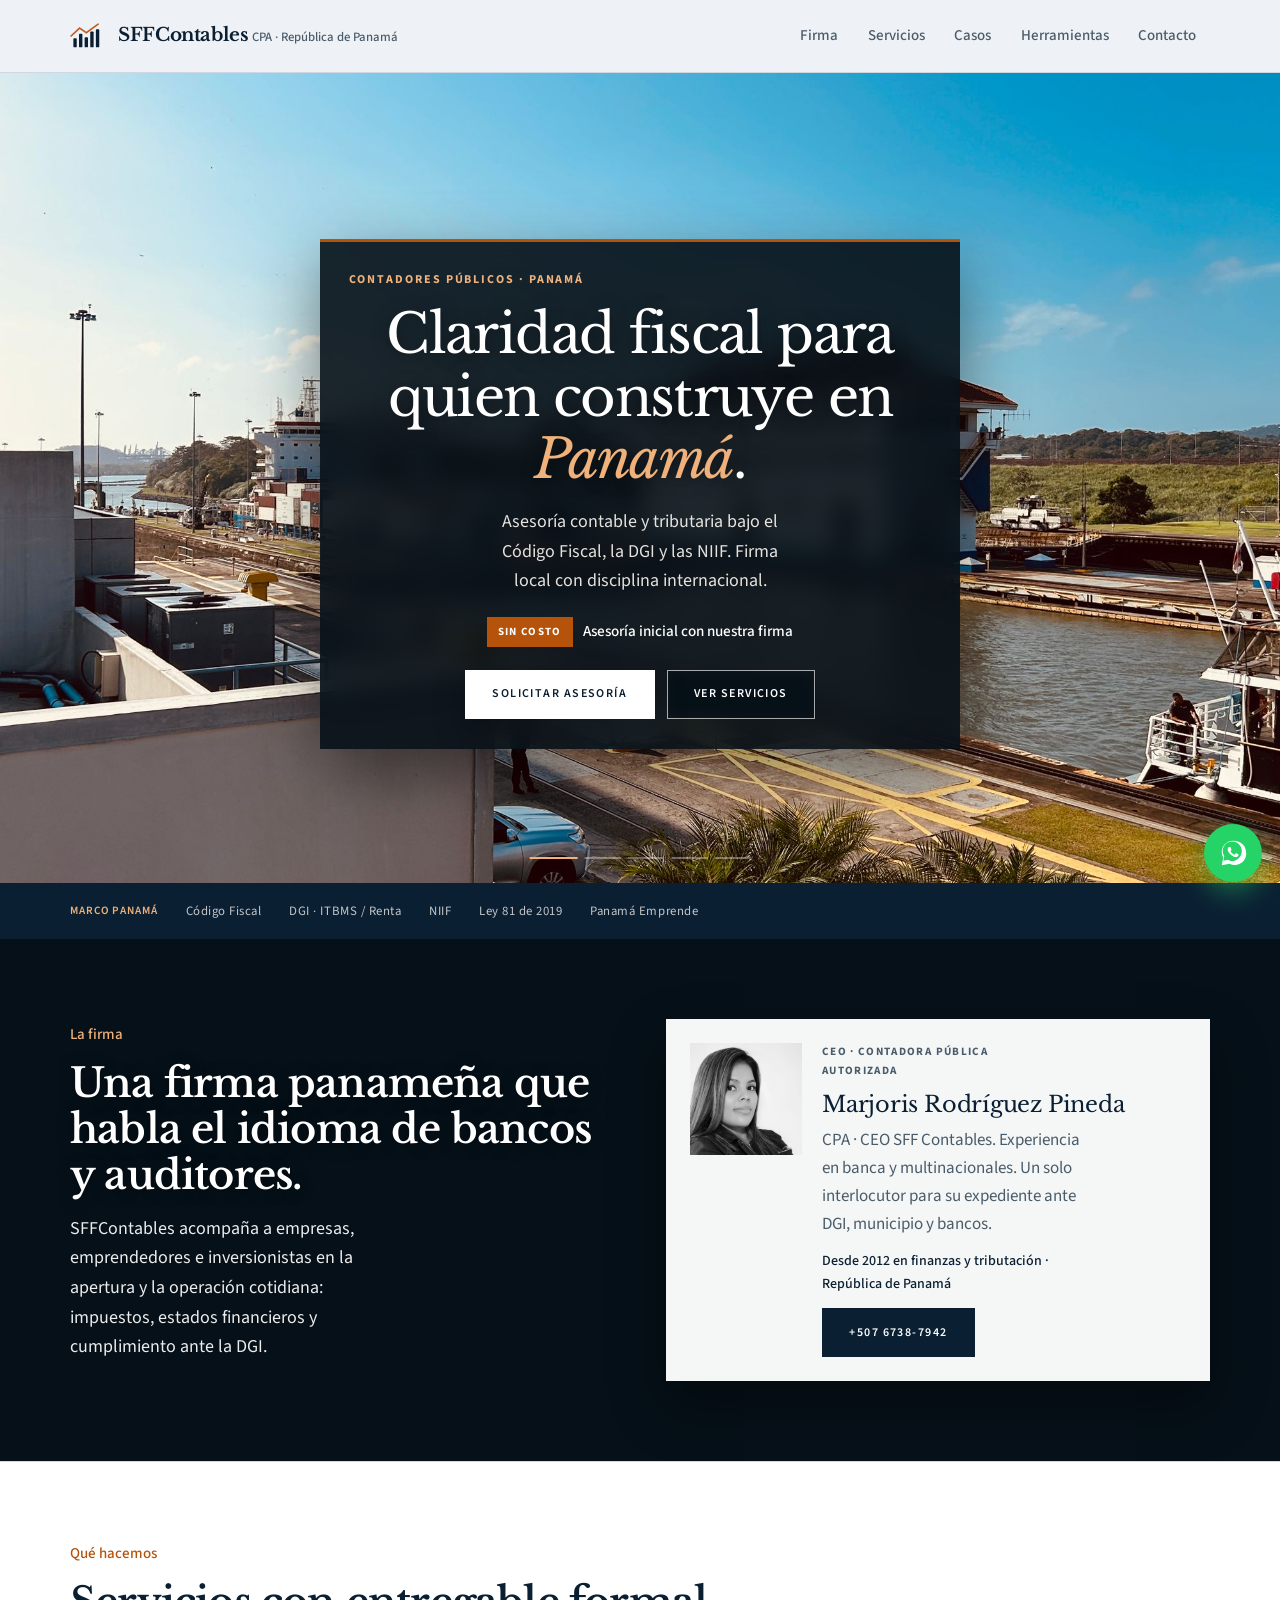
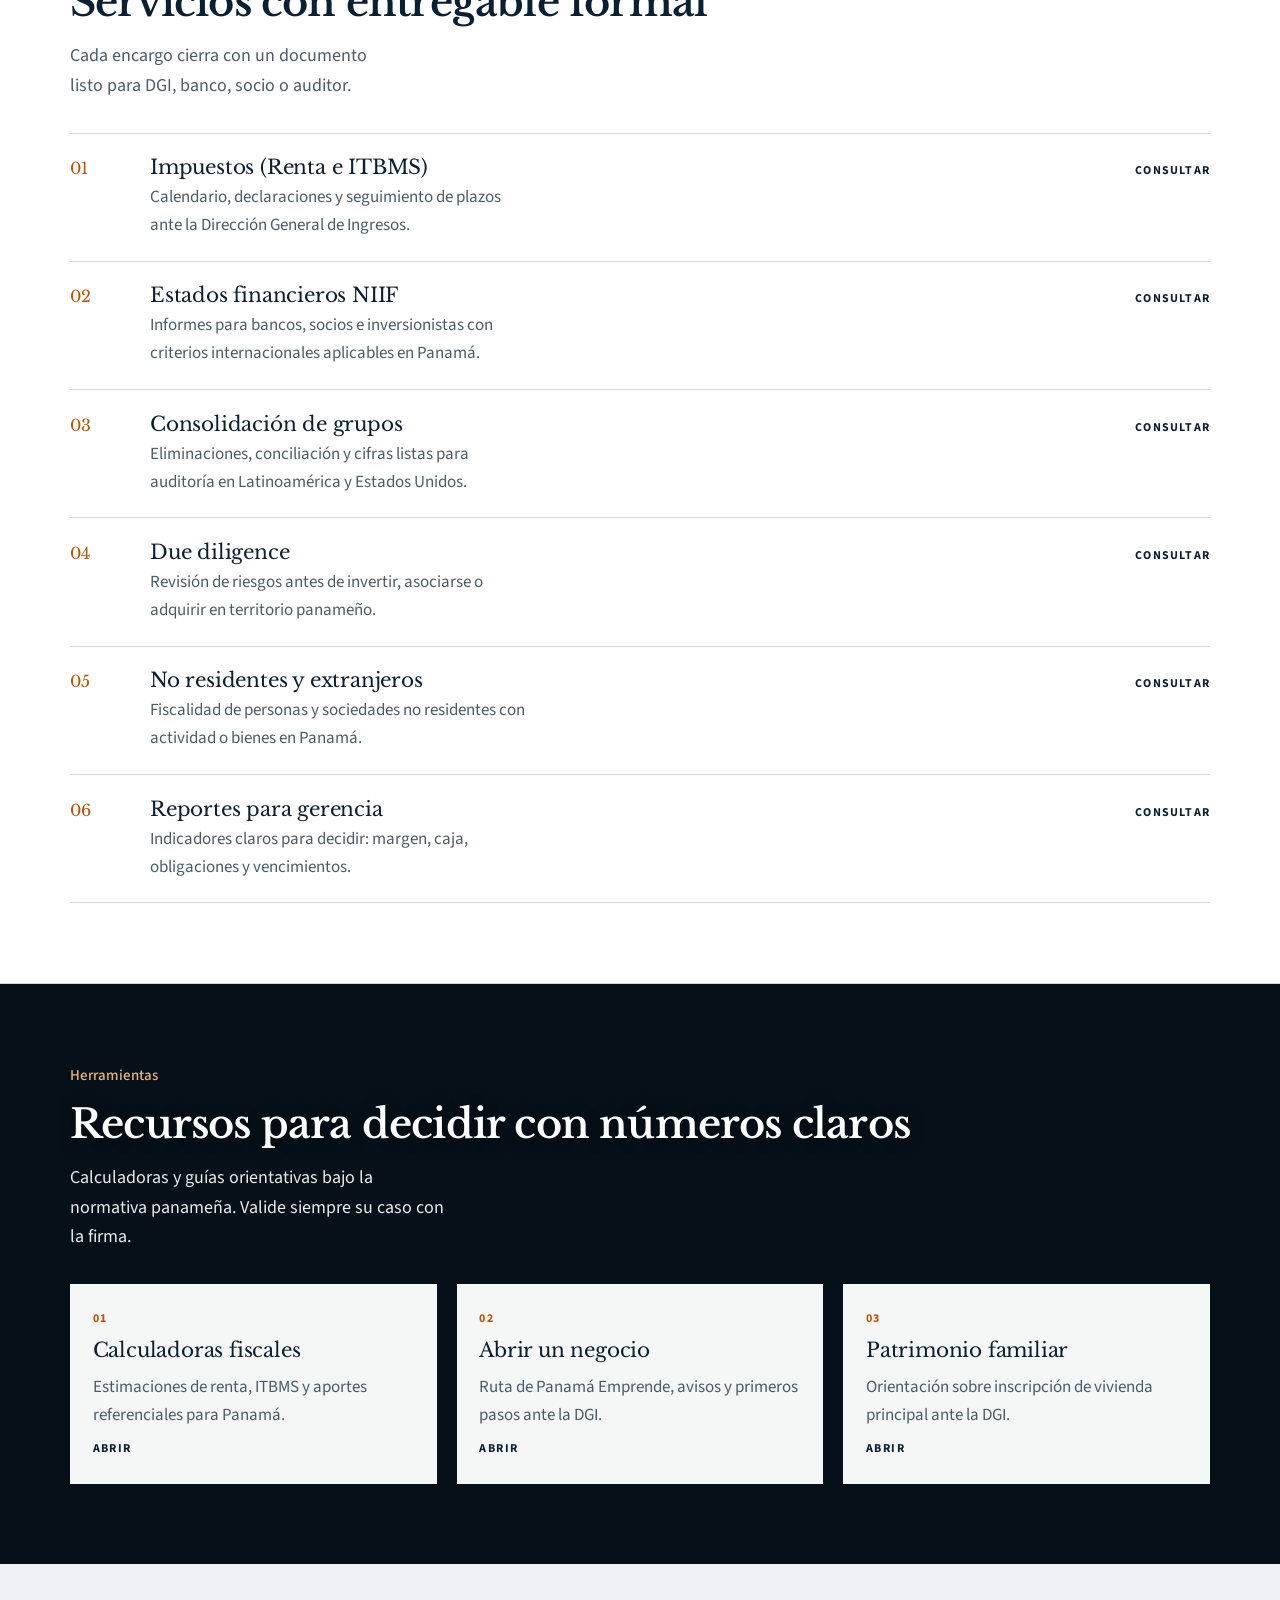
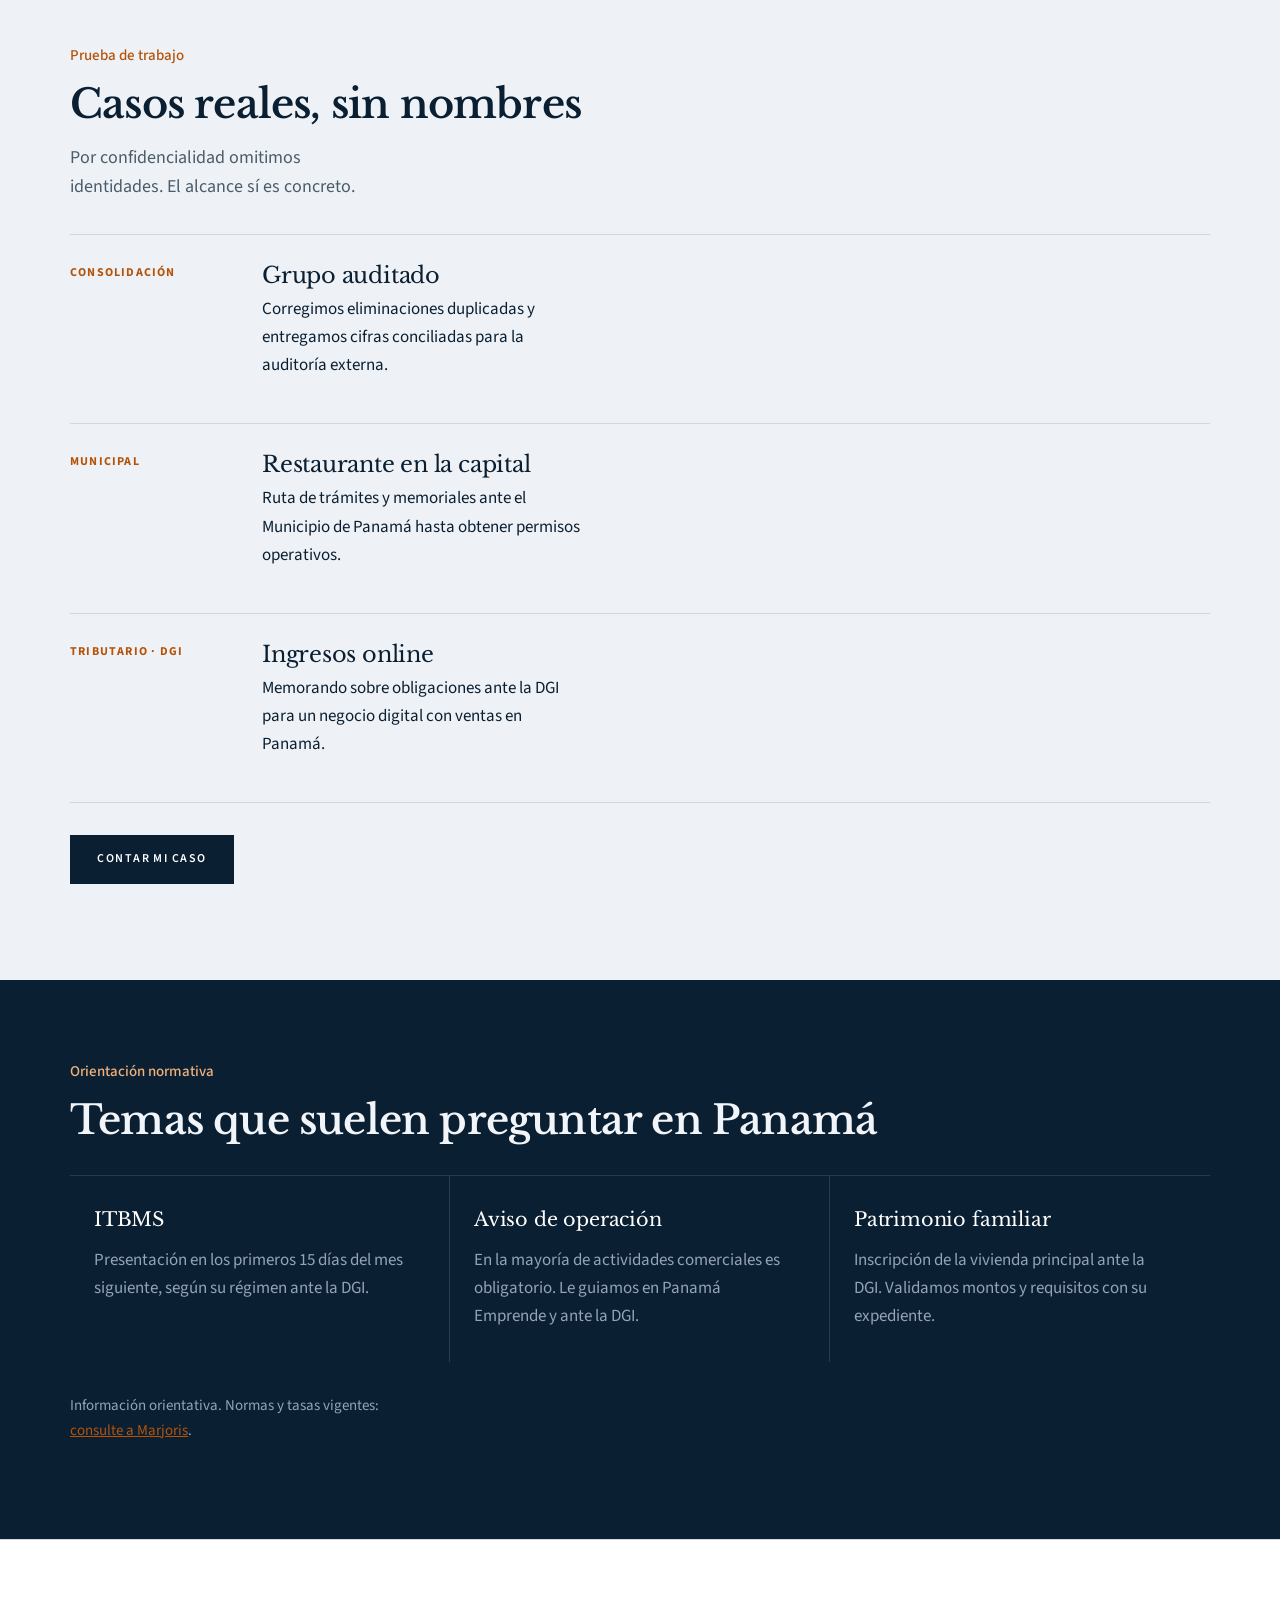
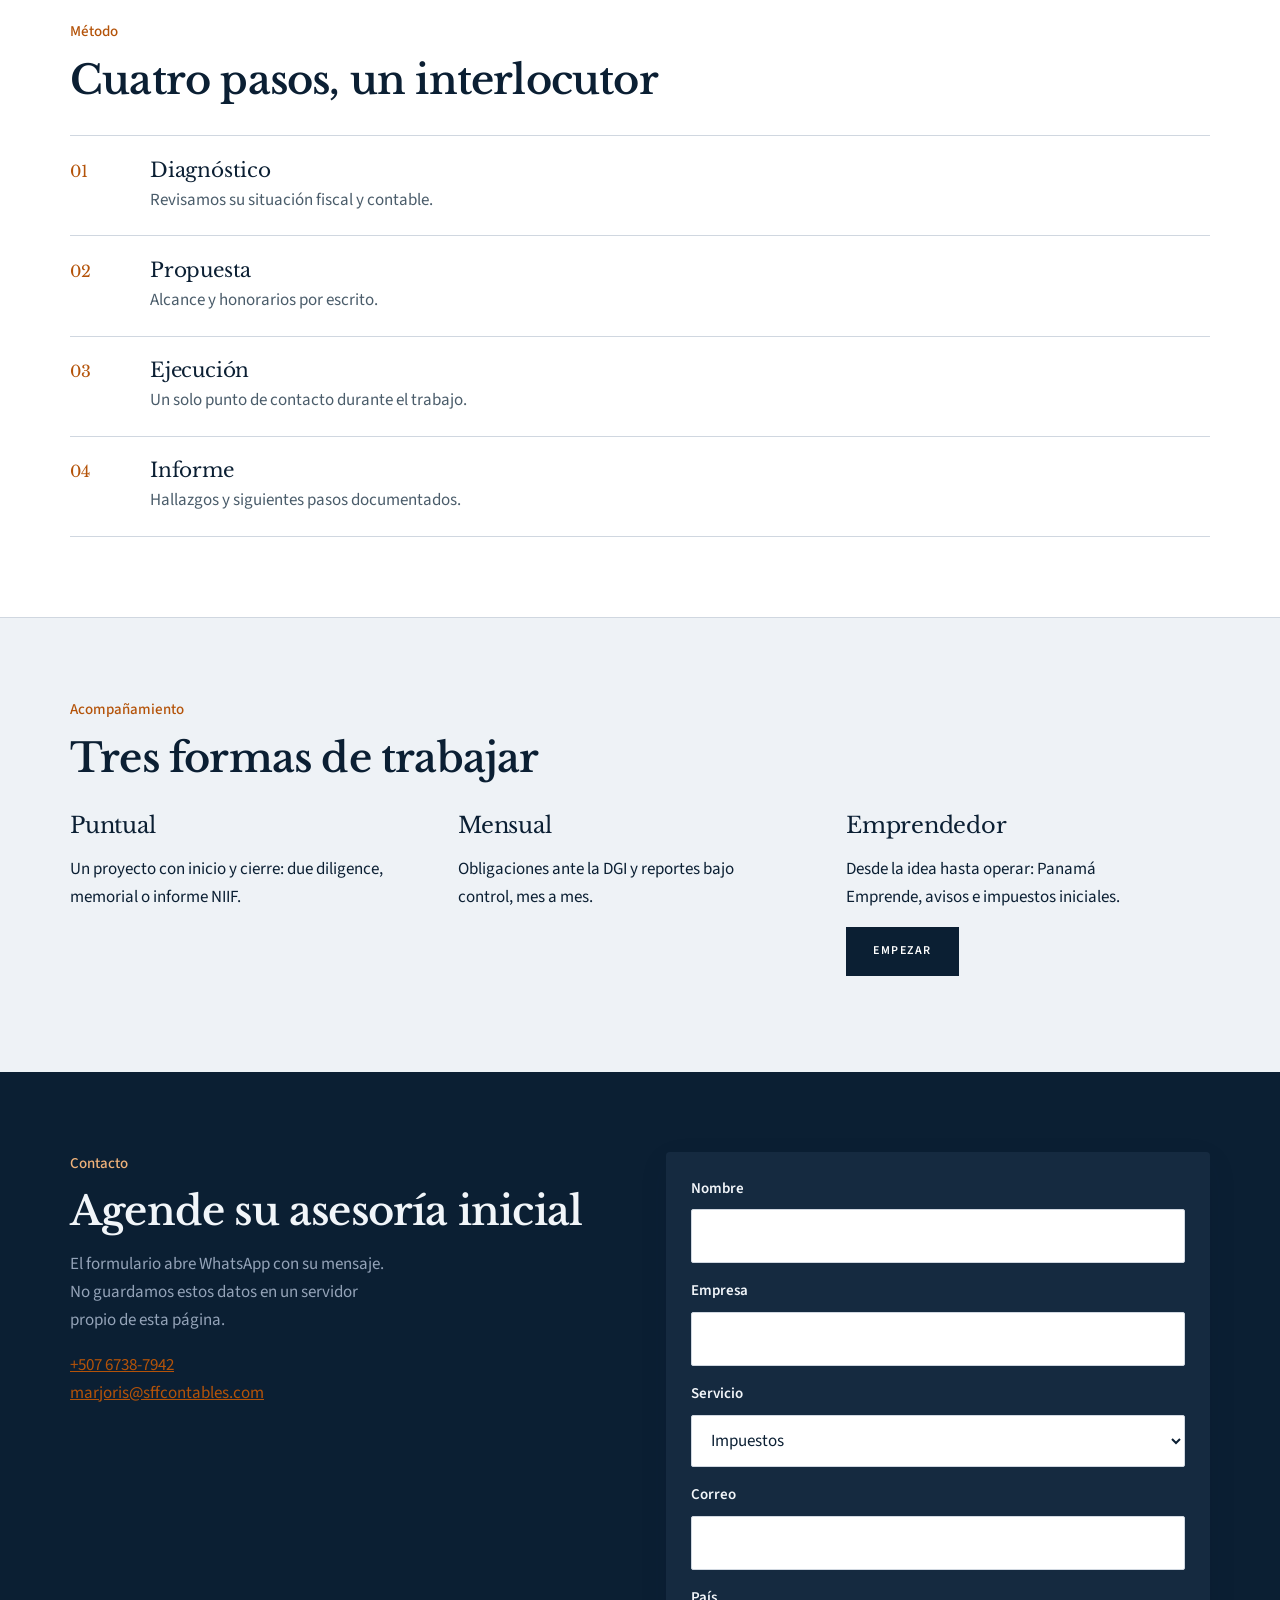
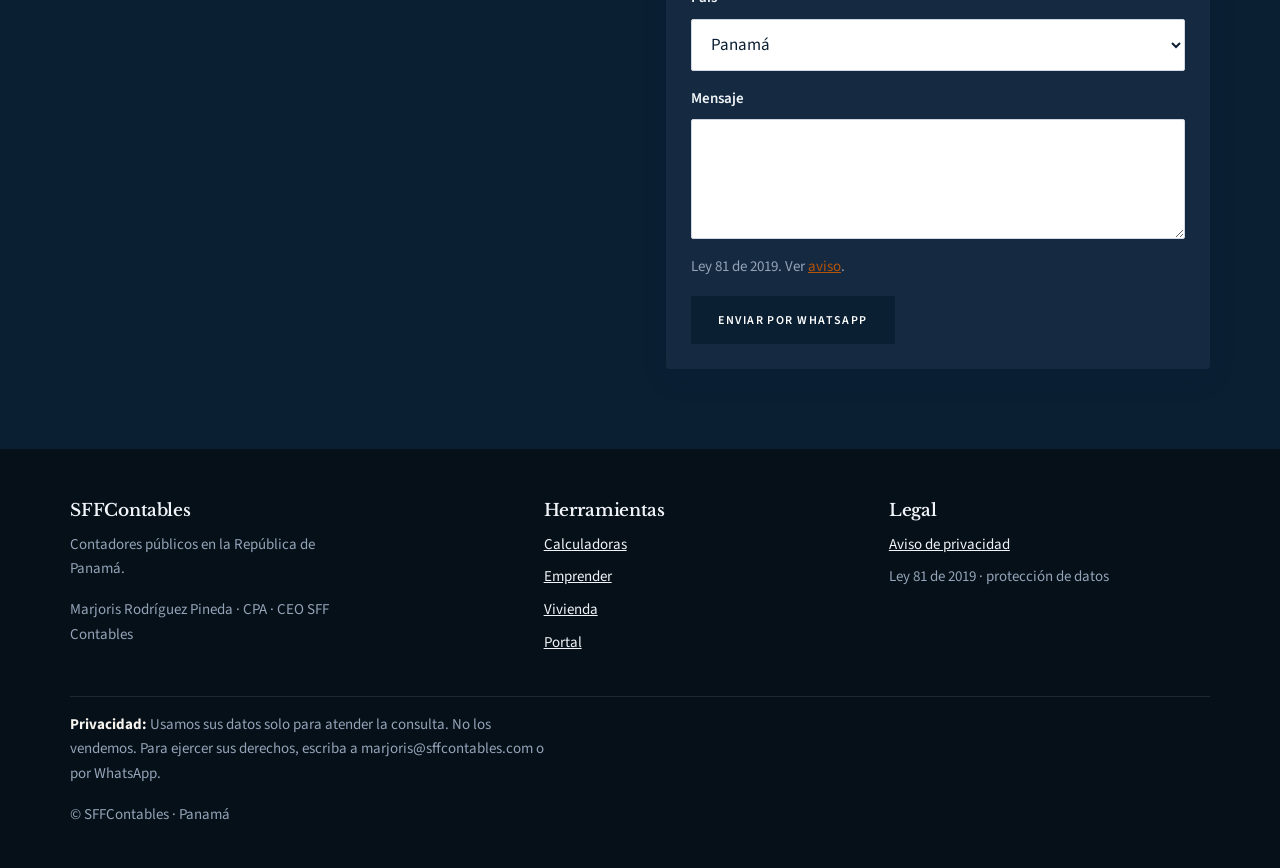
==== commit da9b5001: "fix: hero centrado sin panel CEO y secciones Firma/Herramientas con fondo Quita captions del carruse" ====
--- a/index.html
+++ b/index.html
@@ -63,7 +63,7 @@
         <a href="#nosotros">Firma</a>
         <a href="#servicios">Servicios</a>
         <a href="#casos">Casos</a>
-        <a href="calculadoras.html">Herramientas</a>
+        <a href="#herramientas">Herramientas</a>
         <a href="#contacto">Contacto</a>
       </nav>
     </div>
@@ -79,24 +79,17 @@
         <div class="hero__slide" style="background-image:url('images/hero/panama-cinta-sunset.jpg')" data-label="Ciudad de Panamá al atardecer"></div>
         <div class="hero__overlay"></div>
       </div>
-      <div class="container hero__grid">
-        <div class="hero__copy">
+      <div class="container hero__grid hero__grid--center">
+        <div class="hero__copy hero__copy--center">
           <p class="hero__eyebrow">Contadores públicos · Panamá</p>
           <h1>Claridad fiscal para quien construye en <em>Panamá</em>.</h1>
           <p class="hero__lead">Asesoría contable y tributaria bajo el Código Fiscal, la DGI y las NIIF. Firma local con disciplina internacional.</p>
           <p class="hero__offer"><span class="hero__offer-mark">Sin costo</span> Asesoría inicial con nuestra firma</p>
-          <div class="btn-row">
+          <div class="btn-row btn-row--center">
             <a class="btn btn--primary" href="https://wa.me/50767387942?text=Hola%20SFFContables%2C%20quiero%20una%20asesor%C3%ADa%20inicial%20sin%20costo." target="_blank" rel="noopener">Solicitar asesoría</a>
             <a class="btn btn--secondary" href="#servicios">Ver servicios</a>
           </div>
-          <p class="hero__caption" aria-live="polite">Esclusas de Miraflores · Canal de Panamá</p>
-        </div>
-        <aside class="hero-panel" aria-label="CEO y CPA de SFF Contables">
-          <div class="hero-panel__label">Dirección de la firma</div>
-          <p style="margin:0 0 0.35rem"><strong>Marjoris Rodríguez Pineda</strong></p>
-          <p style="margin:0 0 1rem;color:var(--color-accent);font-weight:600">CPA · CEO SFF Contables</p>
-          <p style="margin:0">Experiencia en banca y multinacionales. Un solo interlocutor para su expediente ante DGI, municipio y bancos.</p>
-        </aside>
+        </div>
       </div>
       <div class="hero__dots" role="tablist" aria-label="Fotos de Panamá"></div>
     </section>
@@ -112,24 +105,25 @@
       </div>
     </div>
 
-    <section id="nosotros" class="section">
-      <div class="container">
-        <div class="grid-2" style="align-items:start;gap:var(--space-8)">
+    <section id="nosotros" class="section section--media" style="--section-bg:url('images/sections/office-desks-team.jpg')">
+      <div class="section--media__overlay" aria-hidden="true"></div>
+      <div class="container section--media__content">
+        <div class="grid-2" style="align-items:center;gap:var(--space-7)">
           <div>
-            <p class="eyebrow">La firma</p>
-            <h2>Una firma panameña que habla el idioma de bancos y auditores.</h2>
-          </div>
-          <div>
-            <p class="lede">SFFContables acompaña a empresas, emprendedores e inversionistas en la apertura y la operación cotidiana: impuestos, estados financieros y cumplimiento.</p>
-            <div class="profile" style="margin-top:var(--space-6)">
-              <img src="images/marjoris.jpg" width="120" height="120" alt="Marjoris Rodríguez Pineda, CPA · CEO SFF Contables">
-              <div>
-                <h3 style="margin-bottom:0.25rem;font-weight:400">Marjoris Rodríguez Pineda</h3>
-                <p style="margin-bottom:0.75rem;color:var(--color-ink-muted)">CPA · CEO SFF Contables · Desde 2012 en finanzas y tributación</p>
-                <a class="btn btn--text" href="https://wa.me/50767387942" target="_blank" rel="noopener">+507 6738-7942</a>
-              </div>
-            </div>
-          </div>
+            <p class="eyebrow" style="color:#f0b27a">La firma</p>
+            <h2 style="color:#fff">Una firma panameña que habla el idioma de bancos y auditores.</h2>
+            <p class="lede" style="color:rgba(255,255,255,.92)">SFFContables acompaña a empresas, emprendedores e inversionistas en la apertura y la operación cotidiana: impuestos, estados financieros y cumplimiento ante la DGI.</p>
+          </div>
+          <aside class="ceo-card" aria-label="CEO de SFF Contables">
+            <img src="images/marjoris.jpg" width="112" height="112" alt="Marjoris Rodríguez Pineda, CPA · CEO SFF Contables">
+            <div>
+              <p class="ceo-card__role">CEO · Contadora Pública Autorizada</p>
+              <h3>Marjoris Rodríguez Pineda</h3>
+              <p>CPA · CEO SFF Contables. Experiencia en banca y multinacionales. Un solo interlocutor para su expediente ante DGI, municipio y bancos.</p>
+              <p class="ceo-card__meta">Desde 2012 en finanzas y tributación · República de Panamá</p>
+              <a class="btn btn--primary btn--on-light" href="https://wa.me/50767387942" target="_blank" rel="noopener">+507 6738-7942</a>
+            </div>
+          </aside>
         </div>
       </div>
     </section>
@@ -189,10 +183,34 @@
             <span class="service-row__link">Consultar</span>
           </a>
         </div>
-        <div class="btn-row" style="margin-top:var(--space-6)">
-          <a class="btn btn--ghost" href="calculadoras.html">Calculadoras fiscales</a>
-          <a class="btn btn--ghost" href="emprender.html">Abrir negocio</a>
-          <a class="btn btn--ghost" href="vivienda.html">Patrimonio familiar</a>
+      </div>
+    </section>
+
+    <section id="herramientas" class="section section--media" style="--section-bg:url('images/sections/panama-banking.jpg')">
+      <div class="section--media__overlay section--media__overlay--deep" aria-hidden="true"></div>
+      <div class="container section--media__content">
+        <p class="eyebrow" style="color:#f0b27a">Herramientas</p>
+        <h2 style="color:#fff">Recursos para decidir con números claros</h2>
+        <p class="lede" style="color:rgba(255,255,255,.92);max-width:42ch">Calculadoras y guías orientativas bajo la normativa panameña. Valide siempre su caso con la firma.</p>
+        <div class="tool-grid">
+          <a class="tool-card" href="calculadoras.html">
+            <span class="tool-card__label">01</span>
+            <h3>Calculadoras fiscales</h3>
+            <p>Estimaciones de renta, ITBMS y aportes referenciales para Panamá.</p>
+            <span class="tool-card__cta">Abrir</span>
+          </a>
+          <a class="tool-card" href="emprender.html">
+            <span class="tool-card__label">02</span>
+            <h3>Abrir un negocio</h3>
+            <p>Ruta de Panamá Emprende, avisos y primeros pasos ante la DGI.</p>
+            <span class="tool-card__cta">Abrir</span>
+          </a>
+          <a class="tool-card" href="vivienda.html">
+            <span class="tool-card__label">03</span>
+            <h3>Patrimonio familiar</h3>
+            <p>Orientación sobre inscripción de vivienda principal ante la DGI.</p>
+            <span class="tool-card__cta">Abrir</span>
+          </a>
         </div>
       </div>
     </section>
--- a/css/components.css
+++ b/css/components.css
@@ -450,31 +450,44 @@
   inset: 0;
   z-index: -1;
   background:
-    linear-gradient(105deg, rgba(6, 16, 24, 0.94) 0%, rgba(6, 16, 24, 0.88) 38%, rgba(6, 16, 24, 0.55) 62%, rgba(6, 16, 24, 0.28) 100%),
-    linear-gradient(0deg, rgba(6, 16, 24, 0.7) 0%, transparent 42%);
+    linear-gradient(180deg, rgba(6, 16, 24, 0.55) 0%, rgba(6, 16, 24, 0.72) 45%, rgba(6, 16, 24, 0.82) 100%),
+    radial-gradient(ellipse at center, rgba(6, 16, 24, 0.35) 0%, rgba(6, 16, 24, 0.55) 70%);
 }
 
 .hero__grid {
   position: relative;
   display: grid;
   gap: var(--space-6);
-  align-items: end;
-}
-
-@media (min-width: 960px) {
-  .hero__grid {
-    grid-template-columns: minmax(0, 1.15fr) minmax(260px, 0.7fr);
-    gap: var(--space-8);
-  }
+  align-items: center;
+}
+
+.hero__grid--center {
+  justify-items: center;
+  text-align: center;
 }
 
 .hero__copy {
-  max-width: 38rem;
-  padding: 1.6rem 1.5rem 1.75rem;
-  background: rgba(6, 16, 24, 0.88);
+  max-width: 40rem;
+  padding: 1.75rem 1.65rem 1.9rem;
+  background: rgba(6, 16, 24, 0.9);
   border-left: 3px solid var(--color-accent);
   backdrop-filter: blur(12px);
   box-shadow: 0 24px 60px rgba(0, 0, 0, 0.45);
+}
+
+.hero__copy--center {
+  border-left: 0;
+  border-top: 3px solid var(--color-accent);
+  margin-inline: auto;
+}
+
+.btn-row--center {
+  justify-content: center;
+}
+
+.hero__copy--center .hero__lead,
+.hero__copy--center .hero__offer {
+  margin-inline: auto;
 }
 
 .hero__eyebrow {
@@ -530,18 +543,11 @@
   text-transform: uppercase;
 }
 
-.hero__caption {
-  margin: 1.25rem 0 0;
-  font-size: 0.75rem;
-  letter-spacing: 0.08em;
-  text-transform: uppercase;
-  color: rgba(247, 244, 239, 0.65);
-}
-
 .hero__dots {
   position: absolute;
-  left: max(1.25rem, calc((100% - var(--container)) / 2));
+  left: 50%;
   bottom: 1.5rem;
+  transform: translateX(-50%);
   display: flex;
   gap: 0.45rem;
   z-index: 2;
@@ -596,6 +602,151 @@
     transition: none;
     transform: none;
   }
+}
+
+/* Secciones con foto de fondo + contraste alto */
+.section--media {
+  position: relative;
+  isolation: isolate;
+  overflow: hidden;
+  background-color: var(--color-primary-deep);
+  background-image: var(--section-bg);
+  background-size: cover;
+  background-position: center;
+  color: #fff;
+}
+
+.section--media__overlay {
+  position: absolute;
+  inset: 0;
+  z-index: 0;
+  background:
+    linear-gradient(105deg, rgba(6, 16, 24, 0.82) 0%, rgba(6, 16, 24, 0.72) 50%, rgba(6, 16, 24, 0.58) 100%);
+}
+
+.section--media__overlay--deep {
+  background:
+    linear-gradient(115deg, rgba(6, 16, 24, 0.86) 0%, rgba(6, 16, 24, 0.78) 45%, rgba(6, 16, 24, 0.65) 100%);
+}
+
+.section--media__content {
+  position: relative;
+  z-index: 1;
+}
+
+.section--media h2,
+.section--media h3 {
+  color: #fff;
+  text-shadow: 0 2px 16px rgba(0, 0, 0, 0.35);
+}
+
+.ceo-card {
+  display: flex;
+  flex-wrap: wrap;
+  gap: 1.25rem;
+  align-items: flex-start;
+  padding: 1.5rem;
+  background: rgba(255, 255, 255, 0.96);
+  color: var(--color-ink);
+  box-shadow: 0 24px 50px rgba(0, 0, 0, 0.35);
+}
+
+.ceo-card img {
+  width: 112px;
+  height: 112px;
+  object-fit: cover;
+  border-radius: 0;
+  flex-shrink: 0;
+  border: 0;
+}
+
+.ceo-card__role {
+  margin: 0 0 0.35rem;
+  font-size: 0.7rem;
+  font-weight: 700;
+  letter-spacing: 0.12em;
+  text-transform: uppercase;
+  color: var(--color-accent);
+}
+
+.ceo-card h3 {
+  margin: 0 0 0.5rem;
+  color: var(--color-ink);
+  font-weight: 400;
+  text-shadow: none;
+}
+
+.ceo-card p {
+  margin: 0 0 0.75rem;
+  color: var(--color-ink-muted);
+  max-width: 34ch;
+}
+
+.ceo-card__meta {
+  font-size: 0.875rem;
+  color: var(--color-ink) !important;
+  font-weight: 500;
+}
+
+.tool-grid {
+  display: grid;
+  gap: 1rem;
+  margin-top: var(--space-6);
+}
+
+@media (min-width: 800px) {
+  .tool-grid {
+    grid-template-columns: repeat(3, 1fr);
+    gap: 1.25rem;
+  }
+}
+
+.tool-card {
+  display: flex;
+  flex-direction: column;
+  gap: 0.65rem;
+  padding: 1.5rem 1.35rem;
+  background: rgba(255, 255, 255, 0.96);
+  color: var(--color-ink);
+  text-decoration: none;
+  border: 1px solid rgba(255, 255, 255, 0.2);
+  transition: transform 0.2s ease, box-shadow 0.2s ease;
+  min-height: 100%;
+}
+
+.tool-card:hover {
+  transform: translateY(-3px);
+  box-shadow: 0 18px 40px rgba(0, 0, 0, 0.28);
+  color: var(--color-ink);
+}
+
+.tool-card__label {
+  font-size: 0.75rem;
+  font-weight: 700;
+  letter-spacing: 0.12em;
+  color: var(--color-accent);
+}
+
+.tool-card h3 {
+  margin: 0;
+  color: var(--color-ink);
+  font-weight: 400;
+  font-size: 1.25rem;
+  text-shadow: none;
+}
+
+.tool-card p {
+  margin: 0;
+  color: var(--color-ink-muted);
+  flex: 1;
+}
+
+.tool-card__cta {
+  font-size: 0.75rem;
+  font-weight: 700;
+  letter-spacing: 0.12em;
+  text-transform: uppercase;
+  color: var(--color-primary);
 }
 
 /* Jurisdiction strip — marco legal panameño */
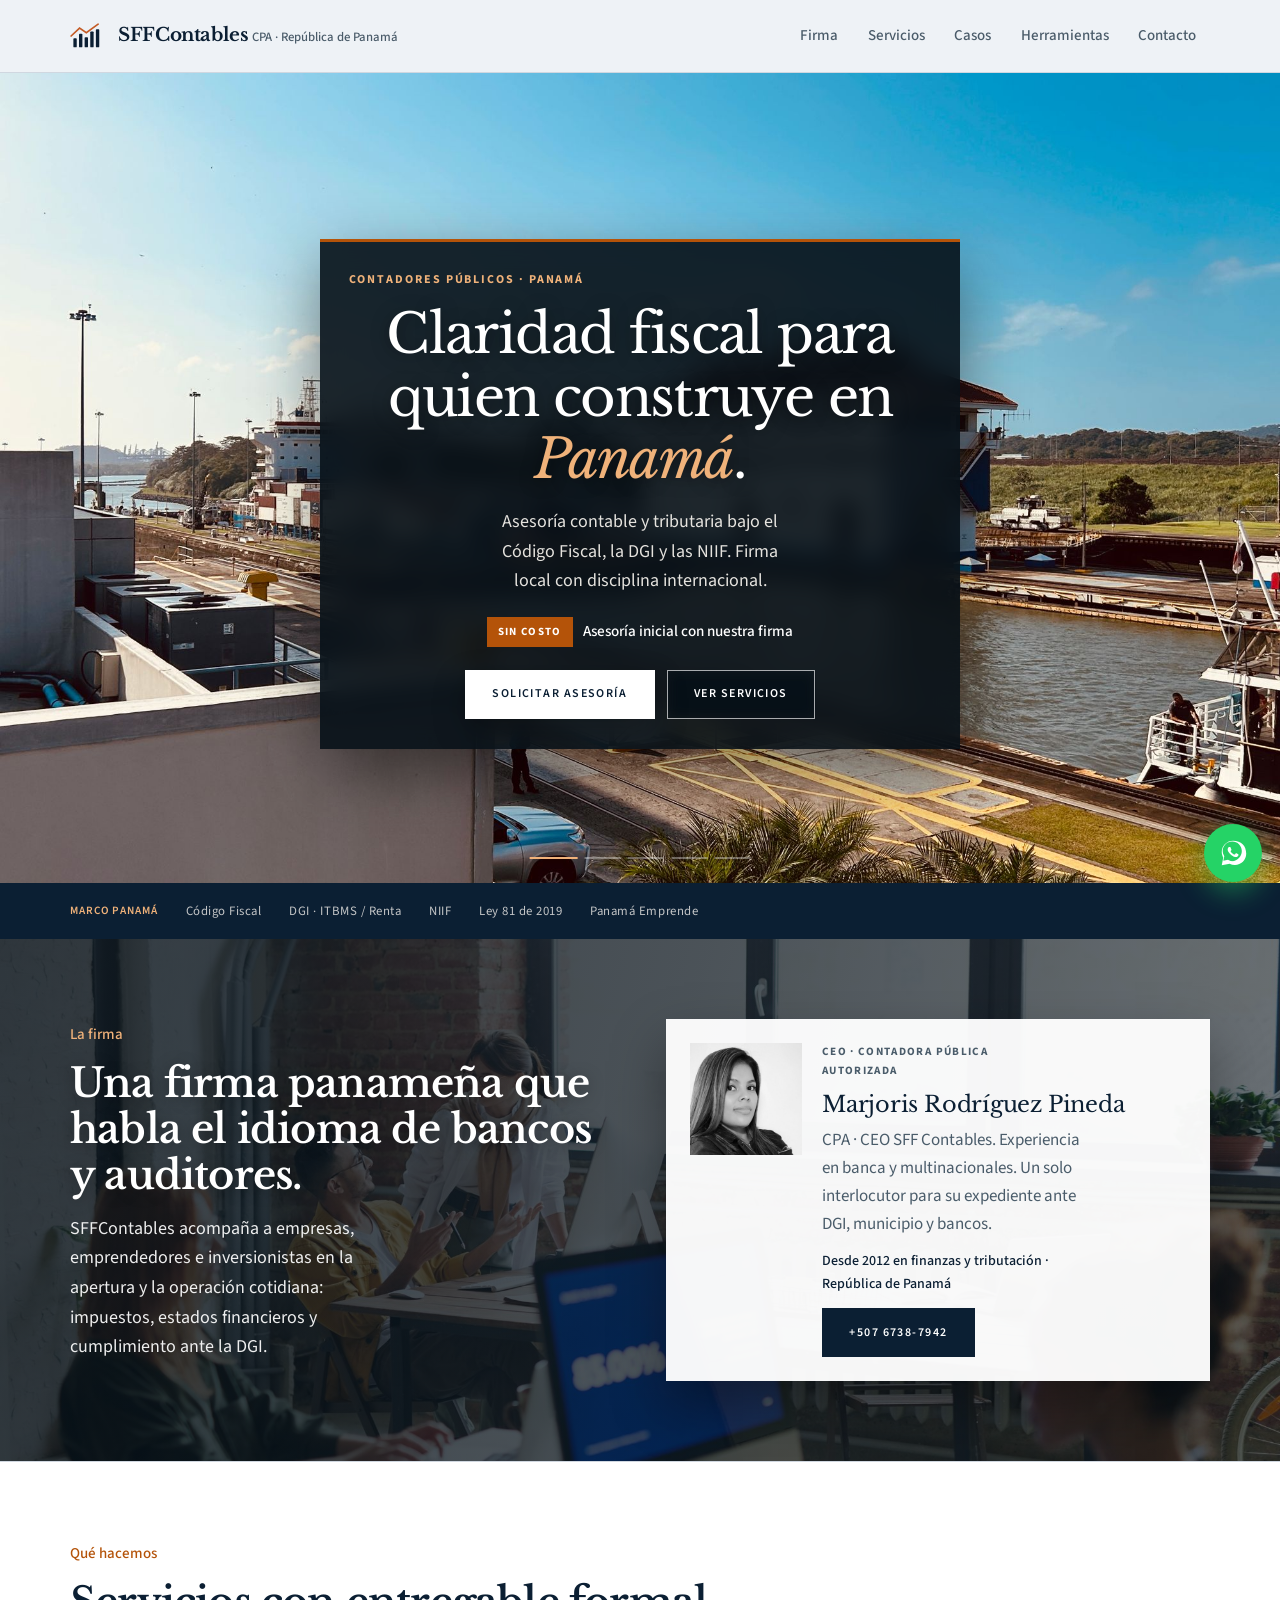
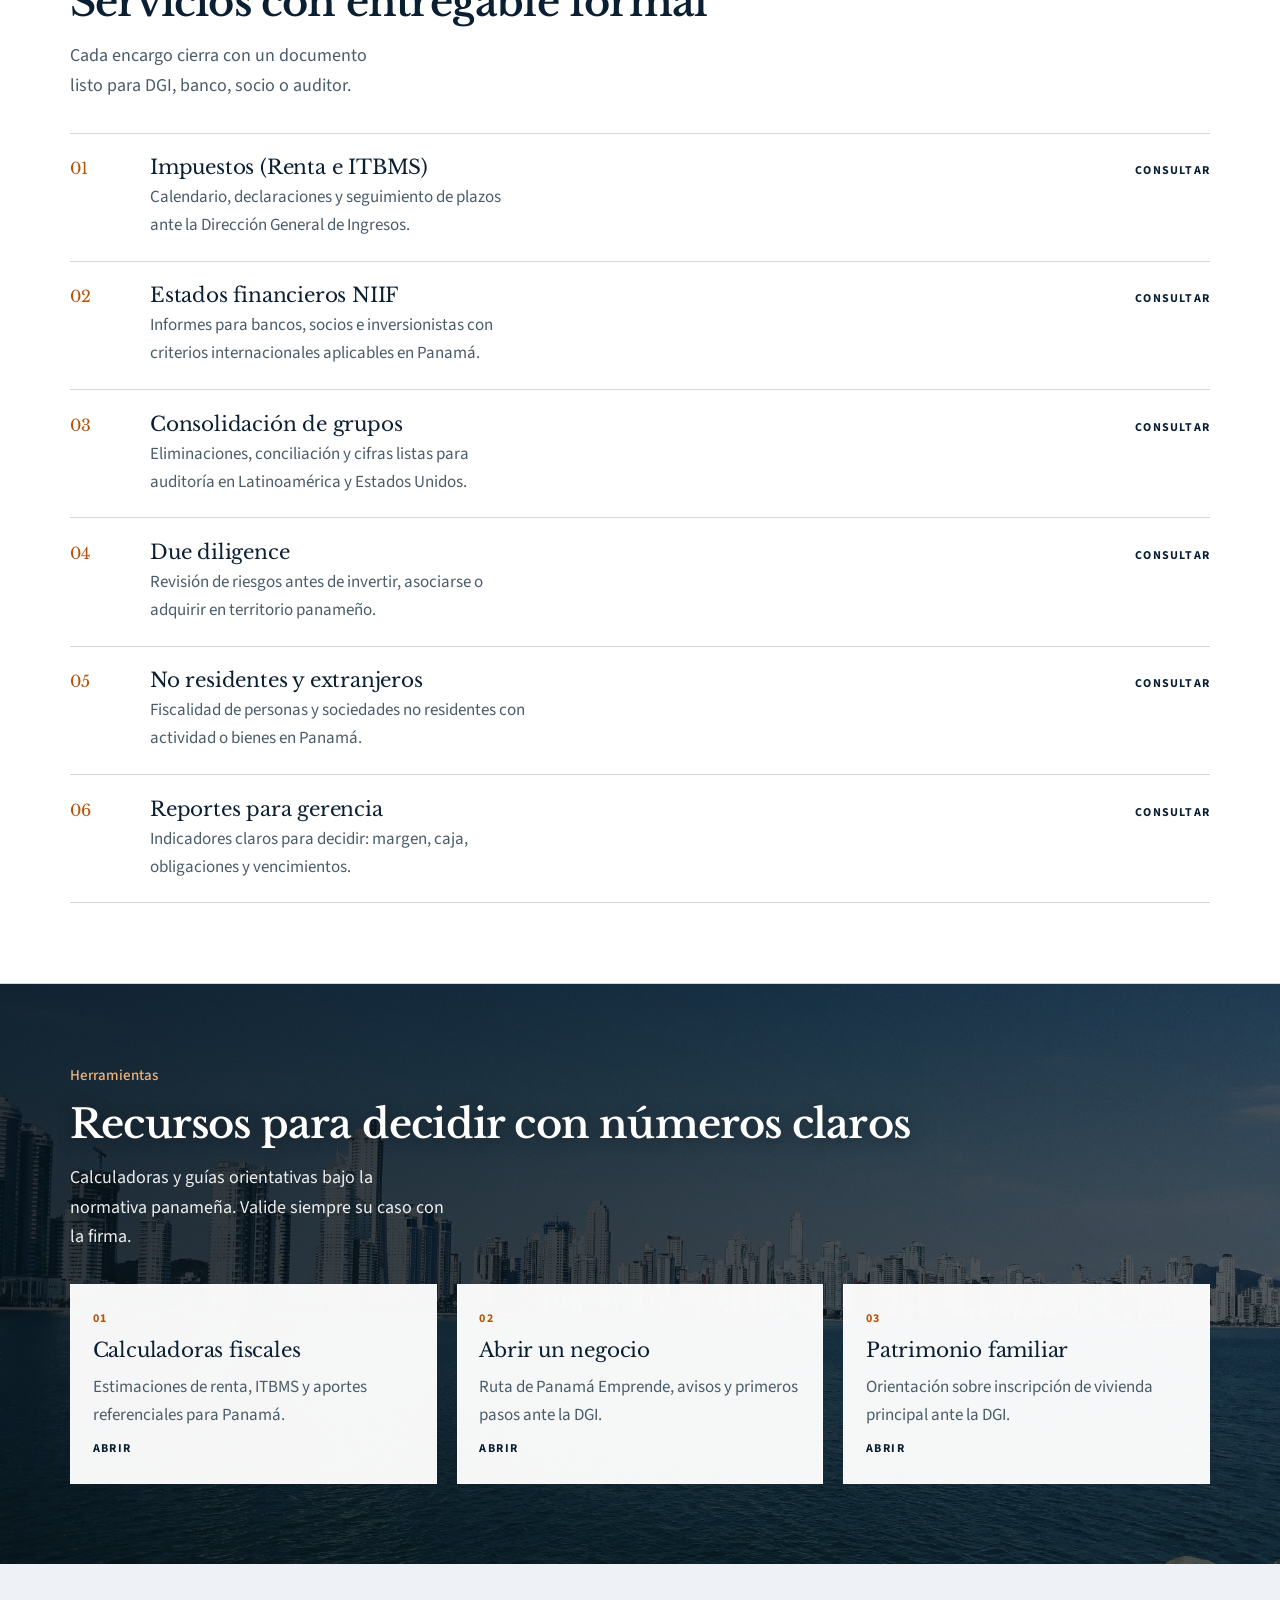
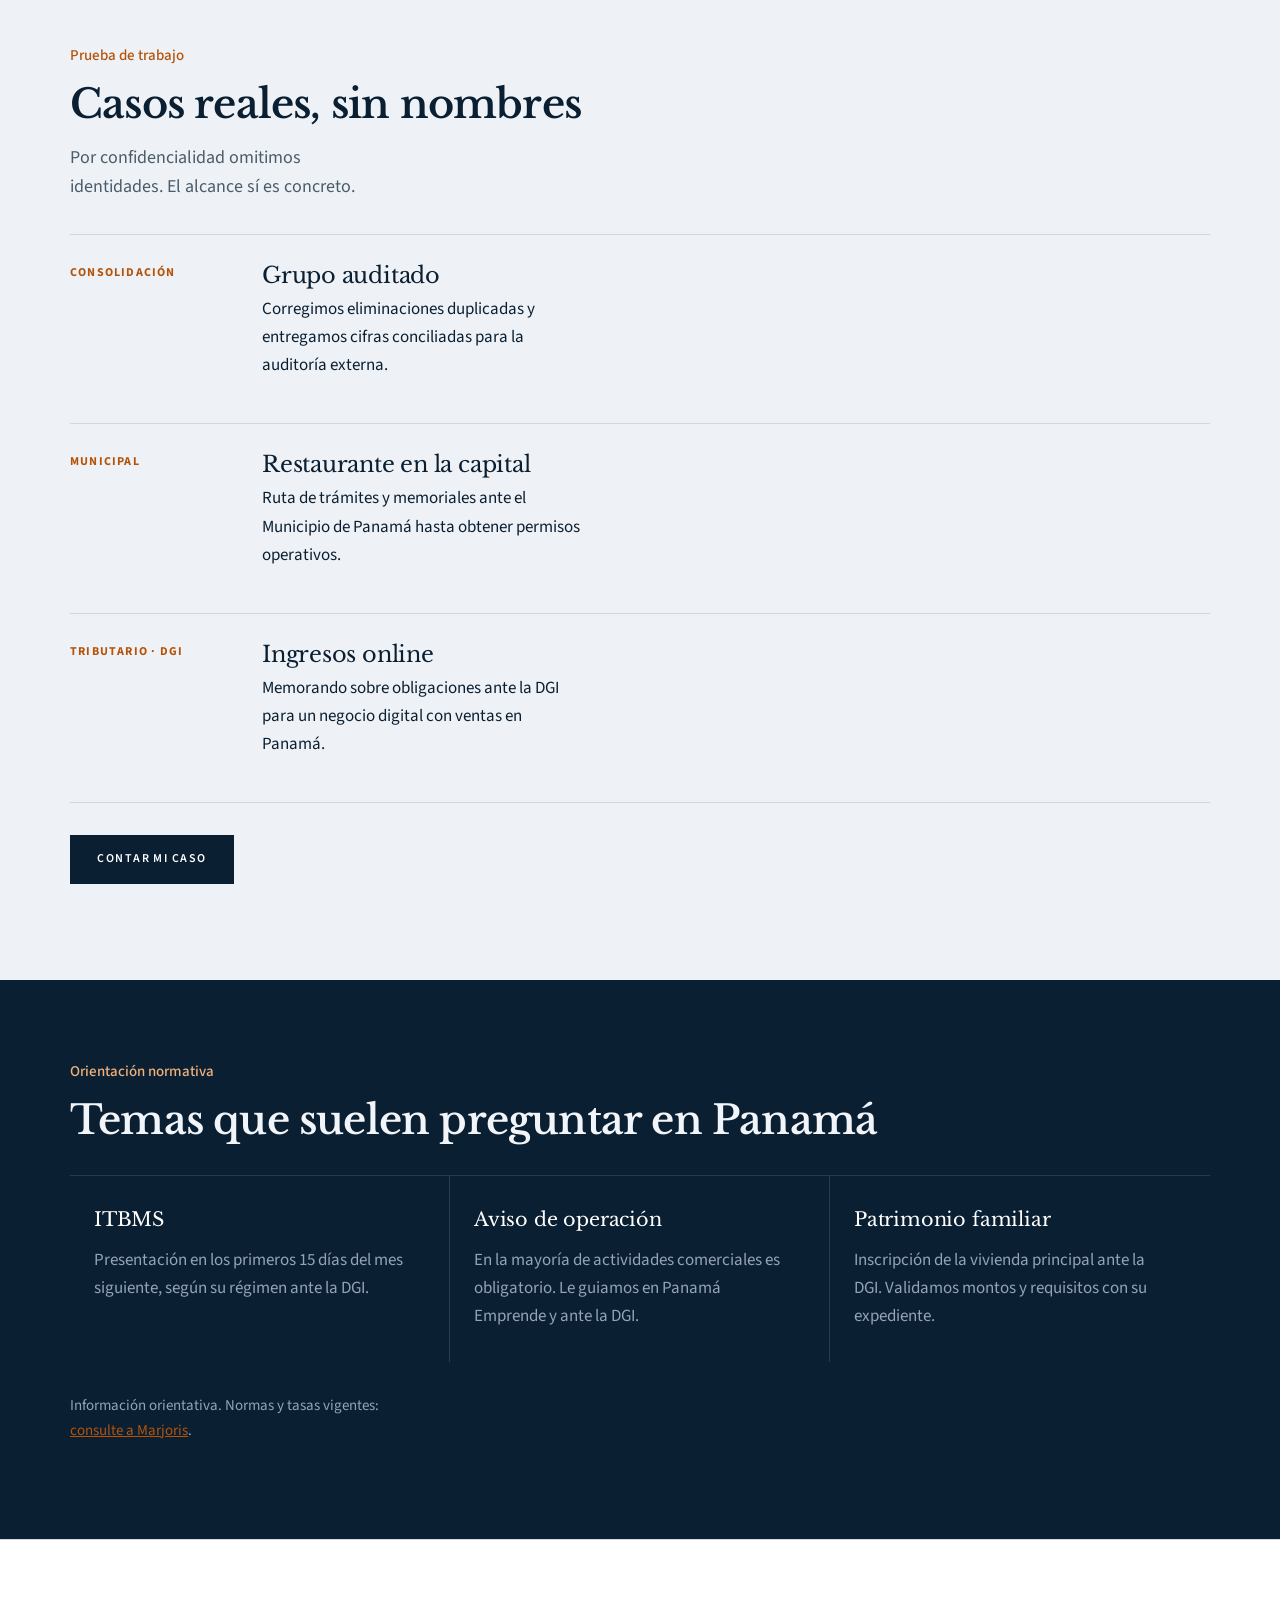
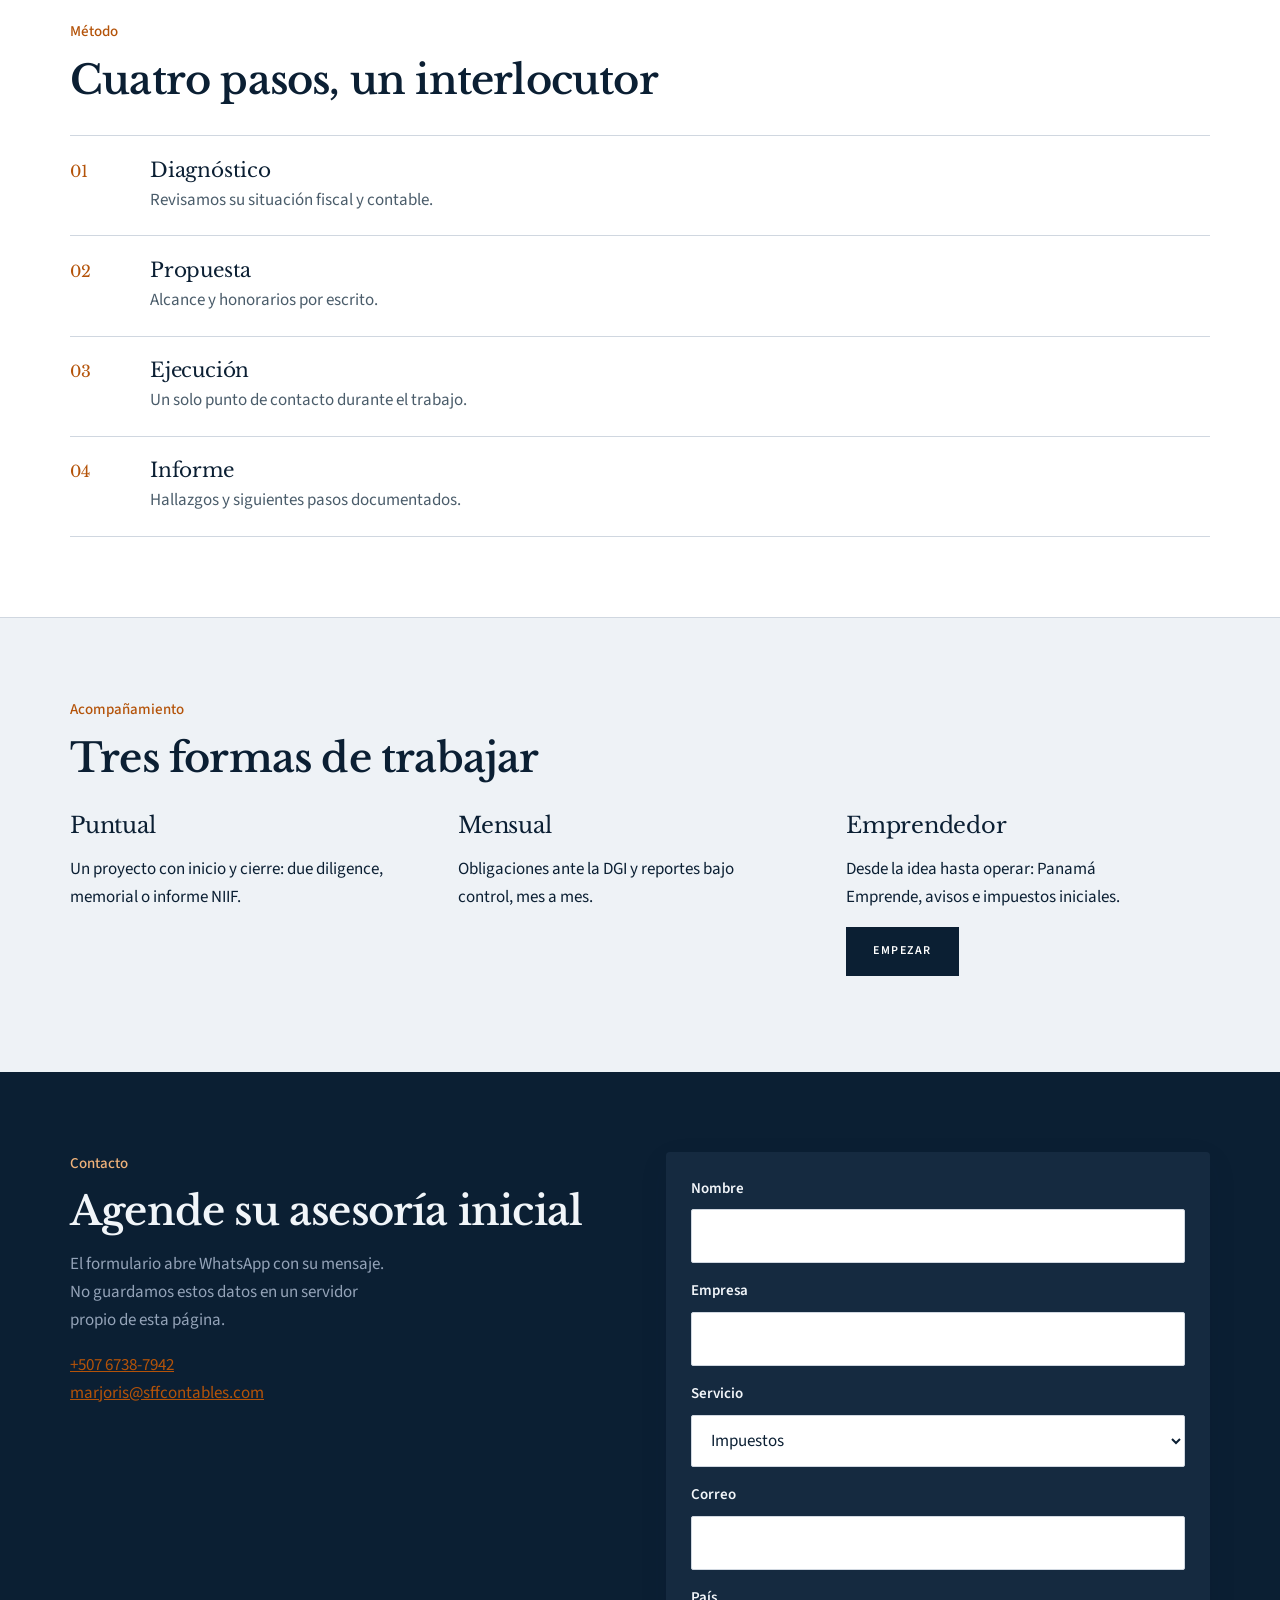
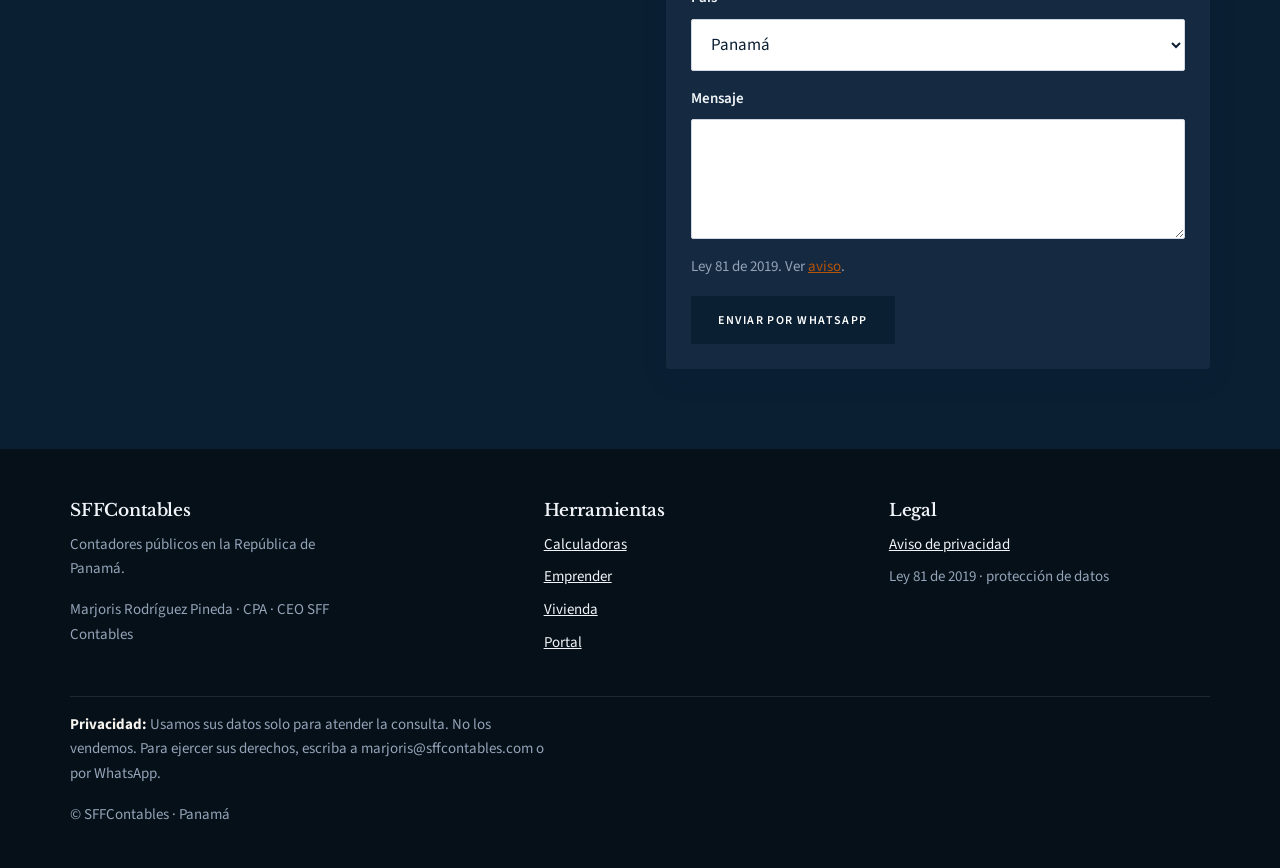
==== commit c3eb8329: "fix: aplica fondos de oficina y skyline bancario en Firma y Herramientas" ====
--- a/index.html
+++ b/index.html
@@ -105,7 +105,7 @@
       </div>
     </div>
 
-    <section id="nosotros" class="section section--media" style="--section-bg:url('images/sections/office-desks-team.jpg')">
+    <section id="nosotros" class="section section--media" style="background-image:url('images/sections/office-desks-team.jpg')">
       <div class="section--media__overlay" aria-hidden="true"></div>
       <div class="container section--media__content">
         <div class="grid-2" style="align-items:center;gap:var(--space-7)">
@@ -186,7 +186,7 @@
       </div>
     </section>
 
-    <section id="herramientas" class="section section--media" style="--section-bg:url('images/sections/panama-banking.jpg')">
+    <section id="herramientas" class="section section--media" style="background-image:url('images/sections/panama-banking.jpg')">
       <div class="section--media__overlay section--media__overlay--deep" aria-hidden="true"></div>
       <div class="container section--media__content">
         <p class="eyebrow" style="color:#f0b27a">Herramientas</p>
--- a/css/components.css
+++ b/css/components.css
@@ -610,9 +610,9 @@
   isolation: isolate;
   overflow: hidden;
   background-color: var(--color-primary-deep);
-  background-image: var(--section-bg);
   background-size: cover;
   background-position: center;
+  background-repeat: no-repeat;
   color: #fff;
 }
 
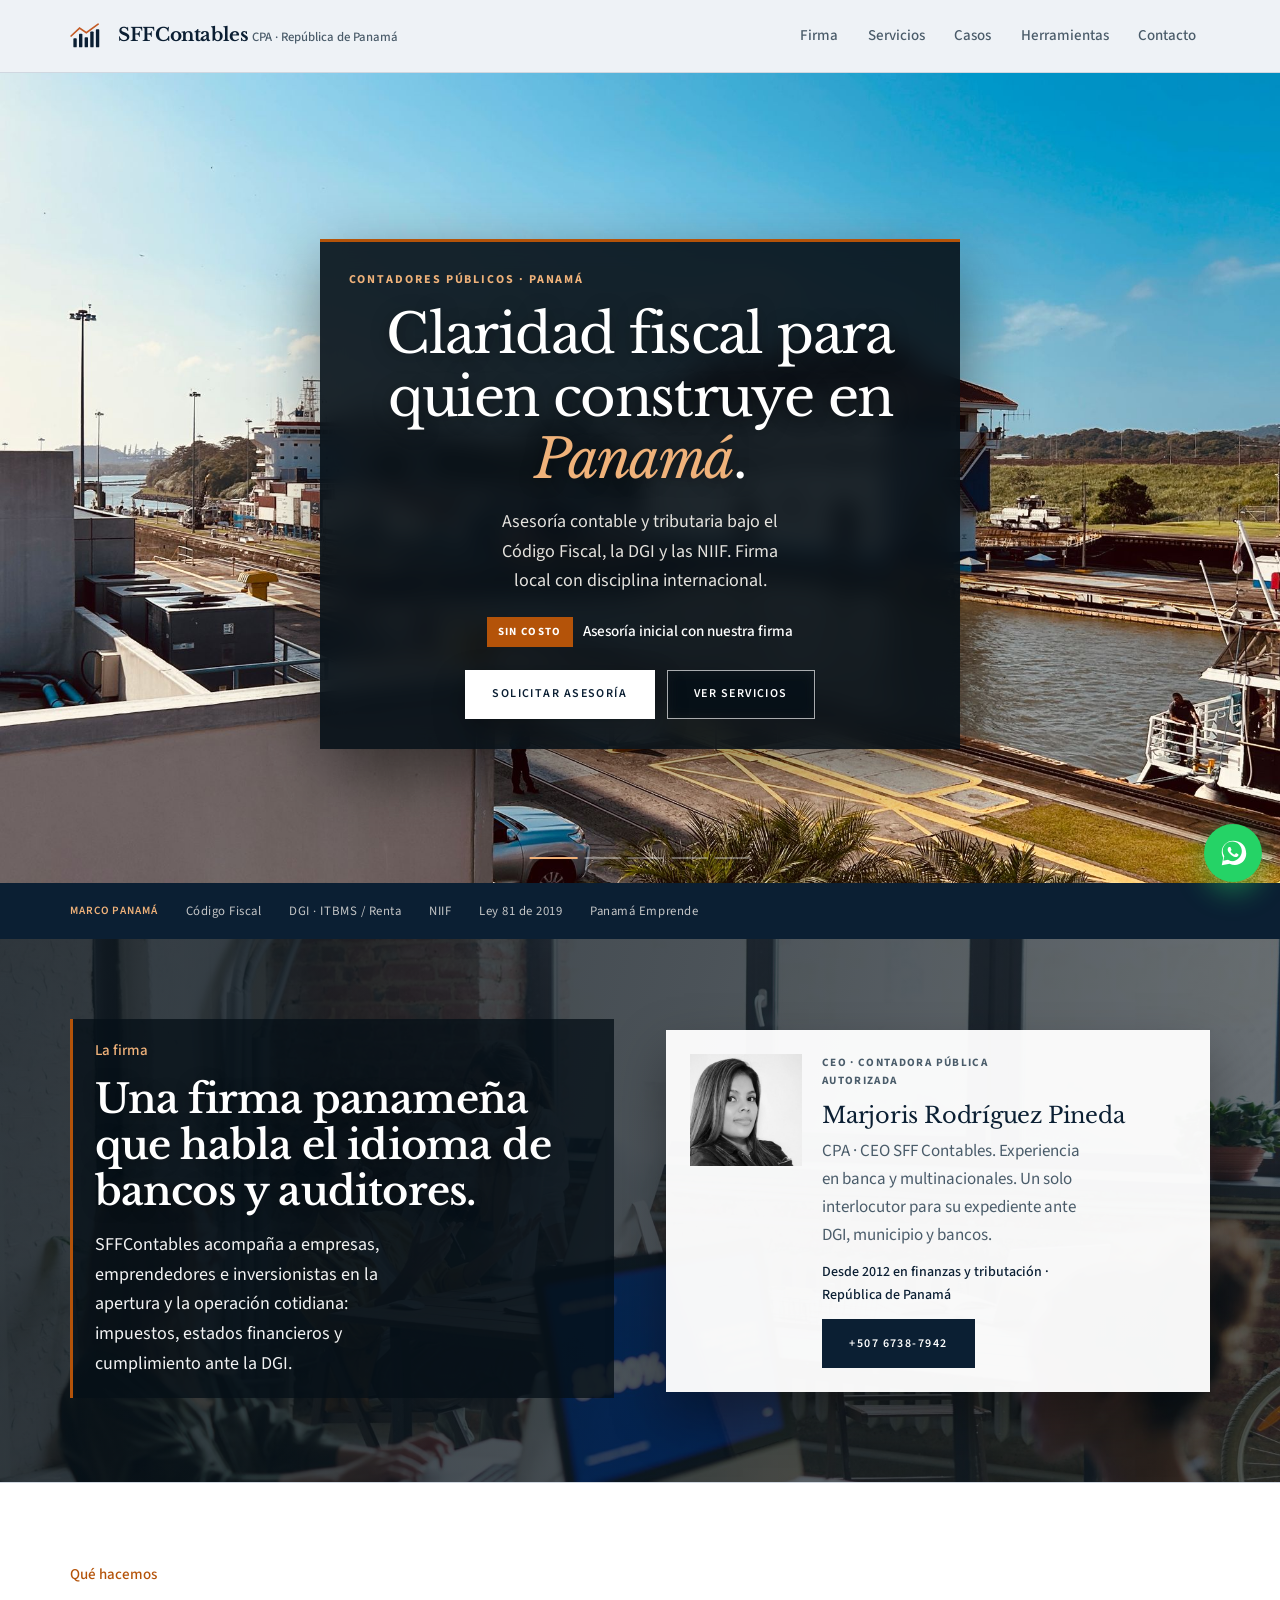
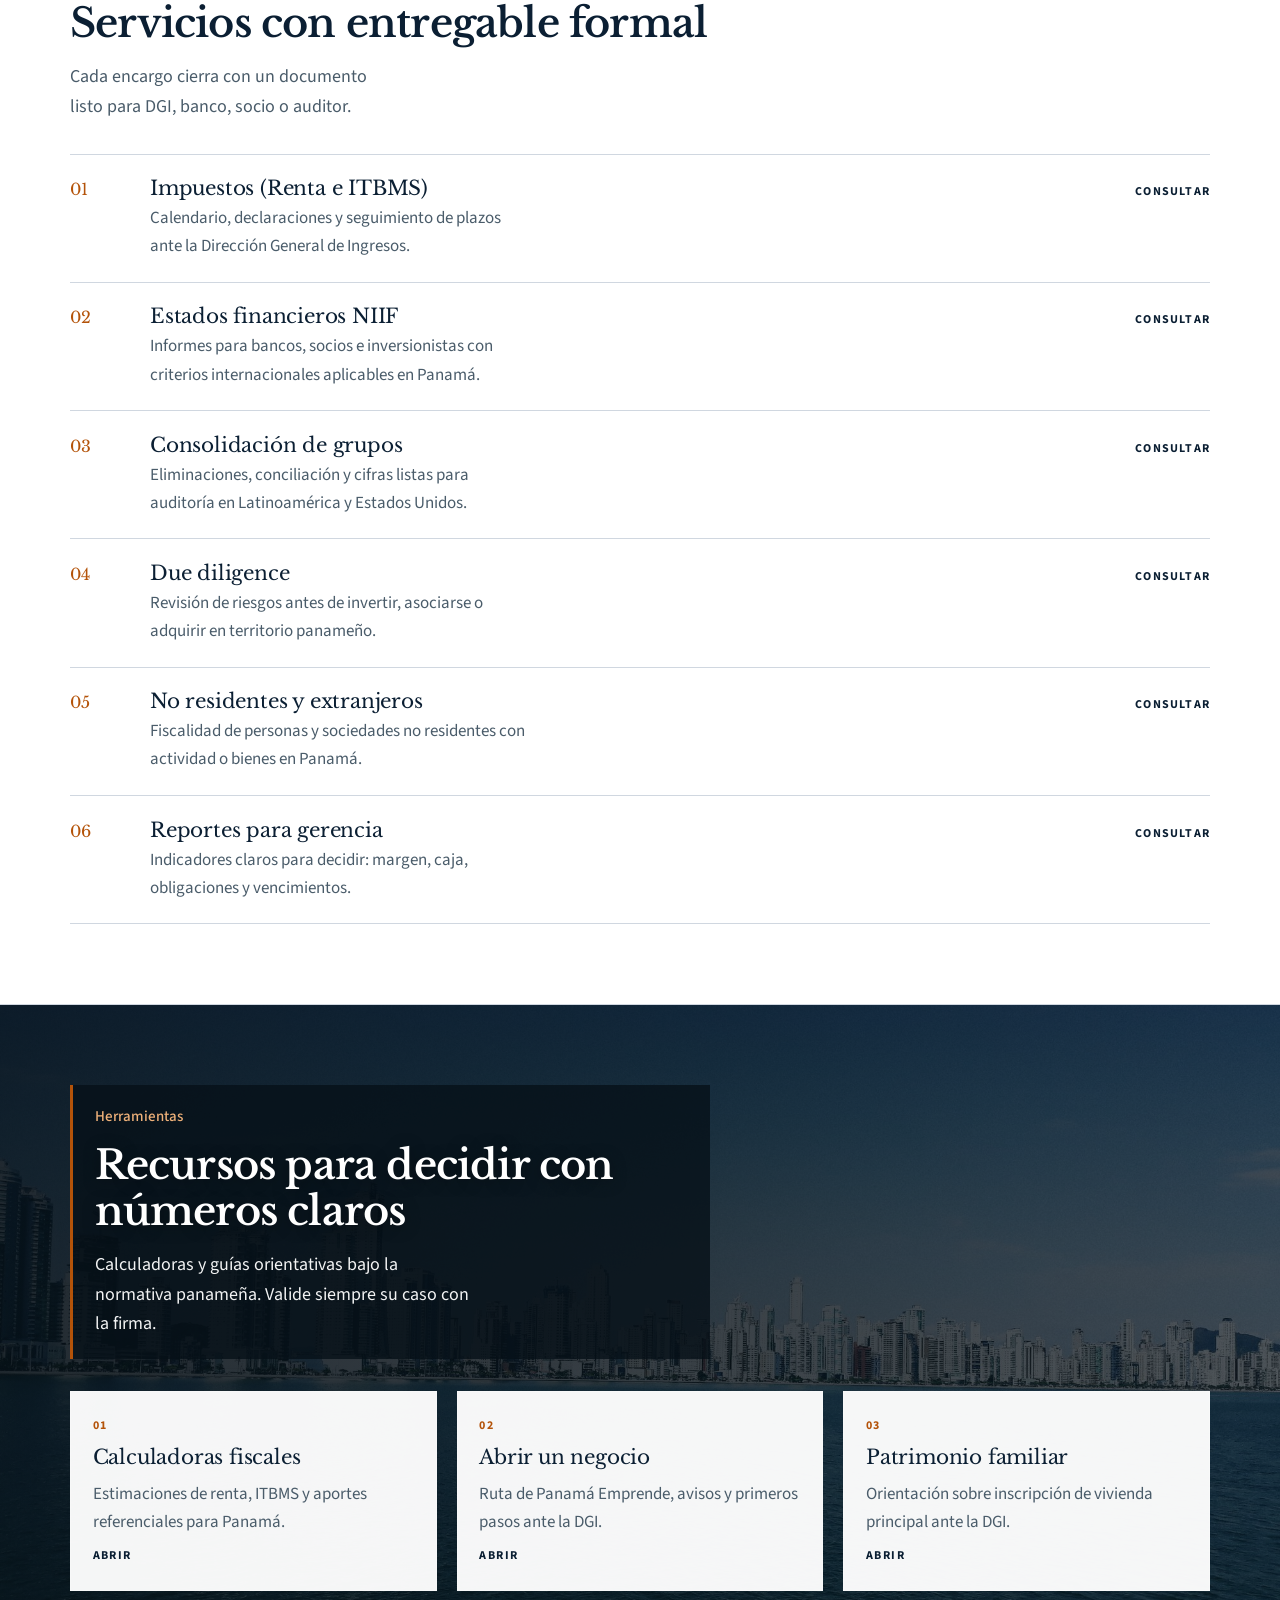
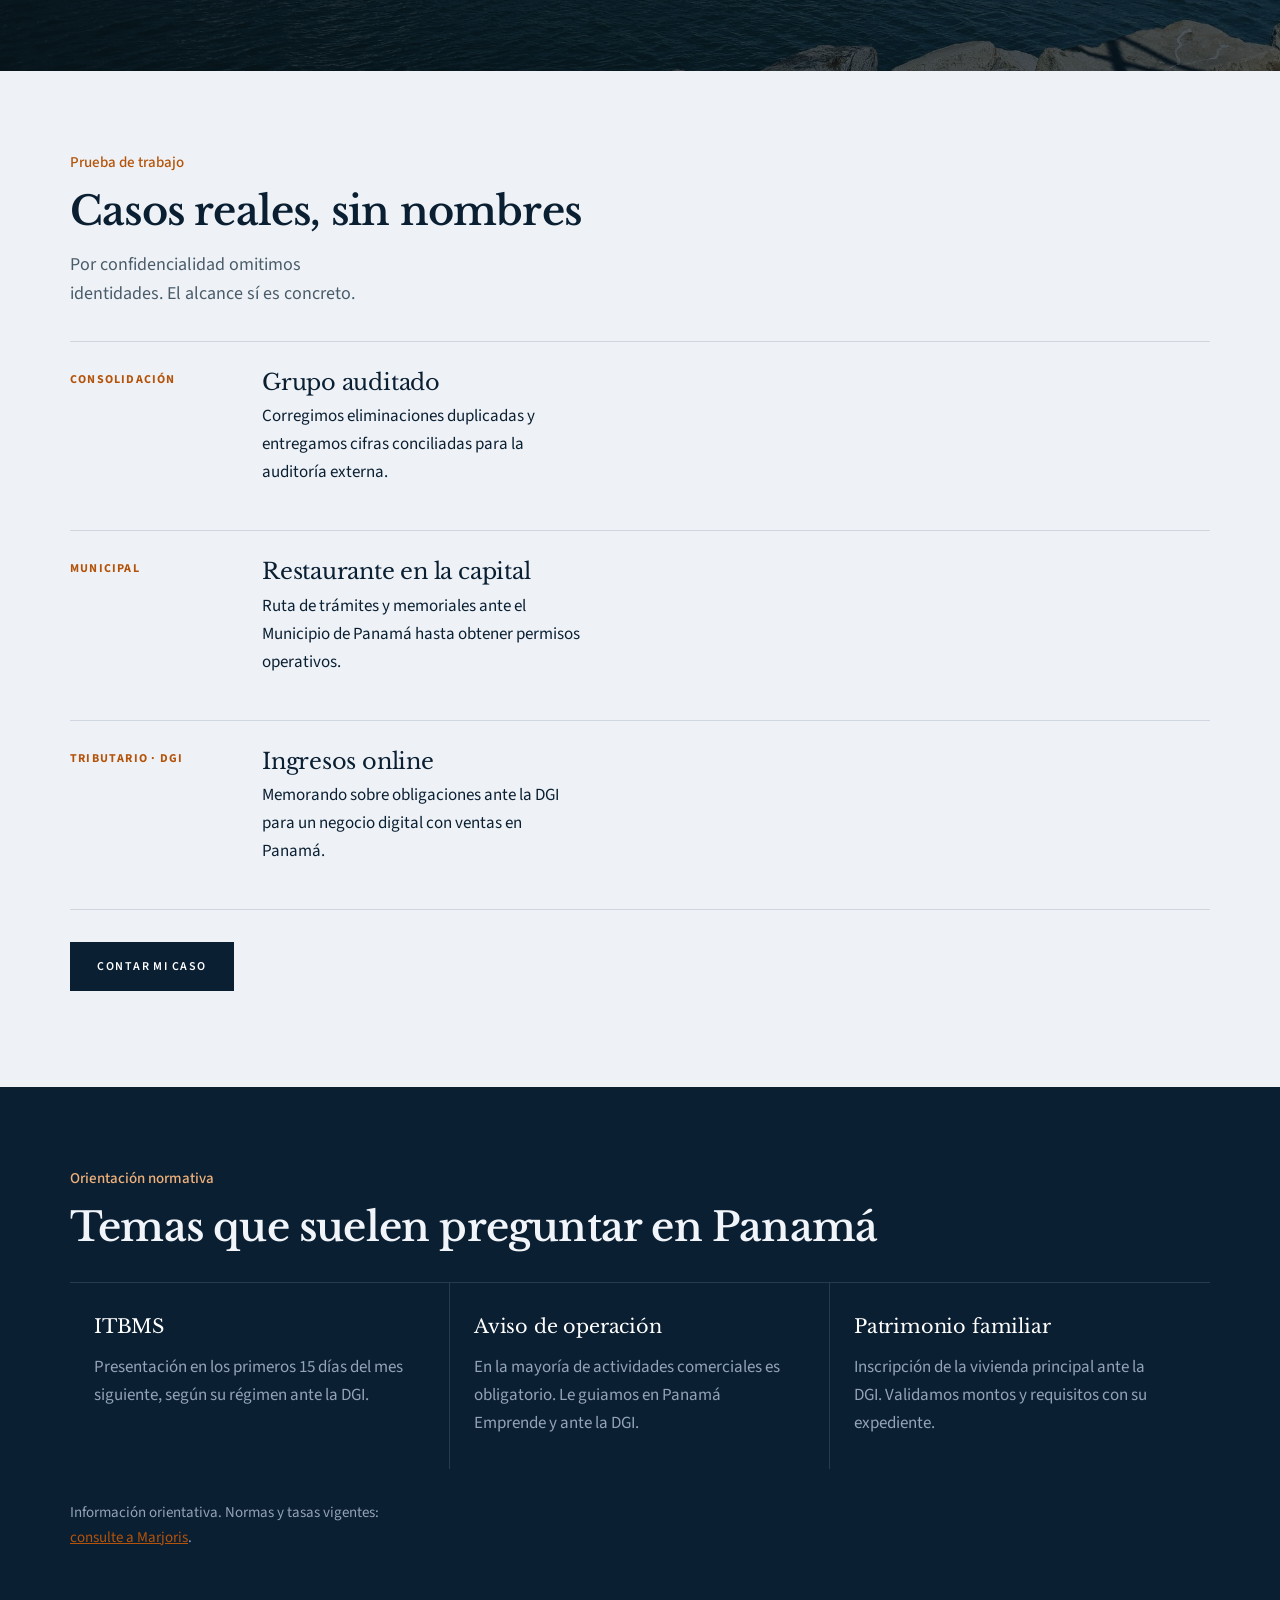
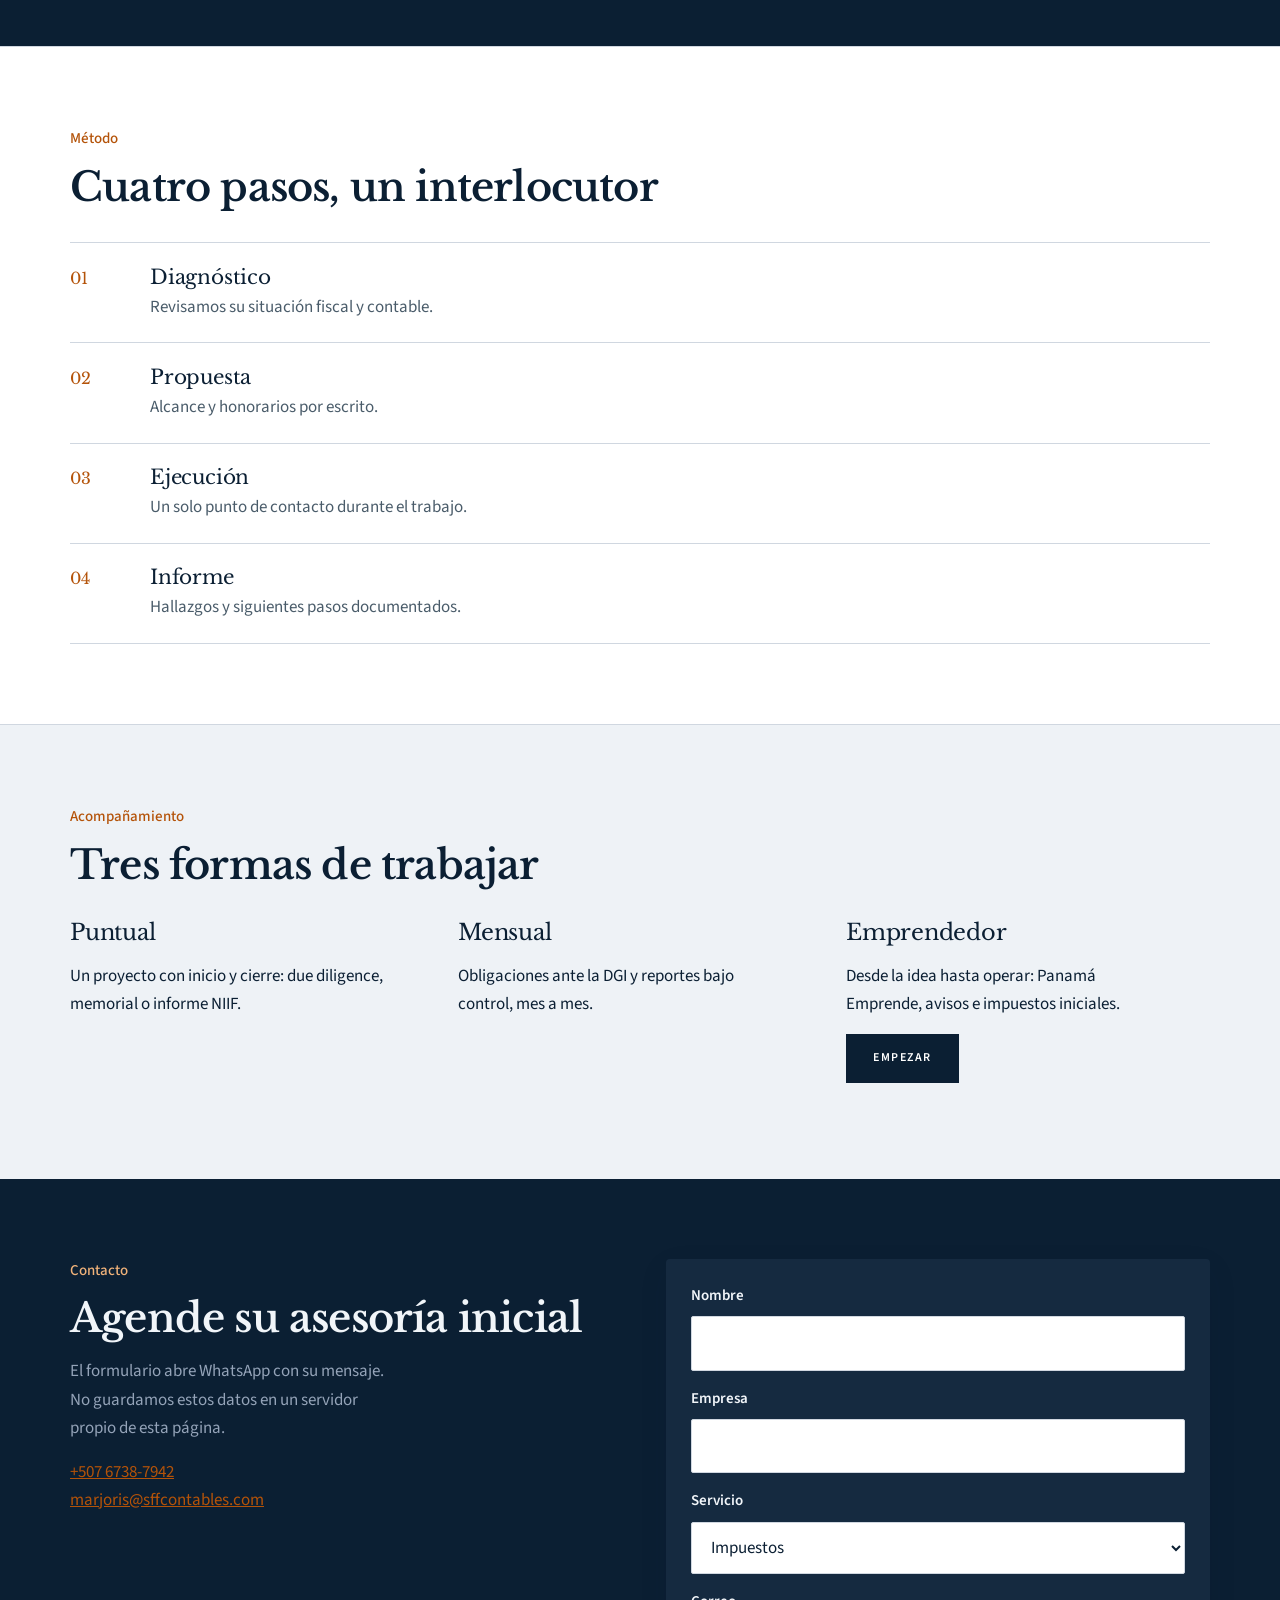
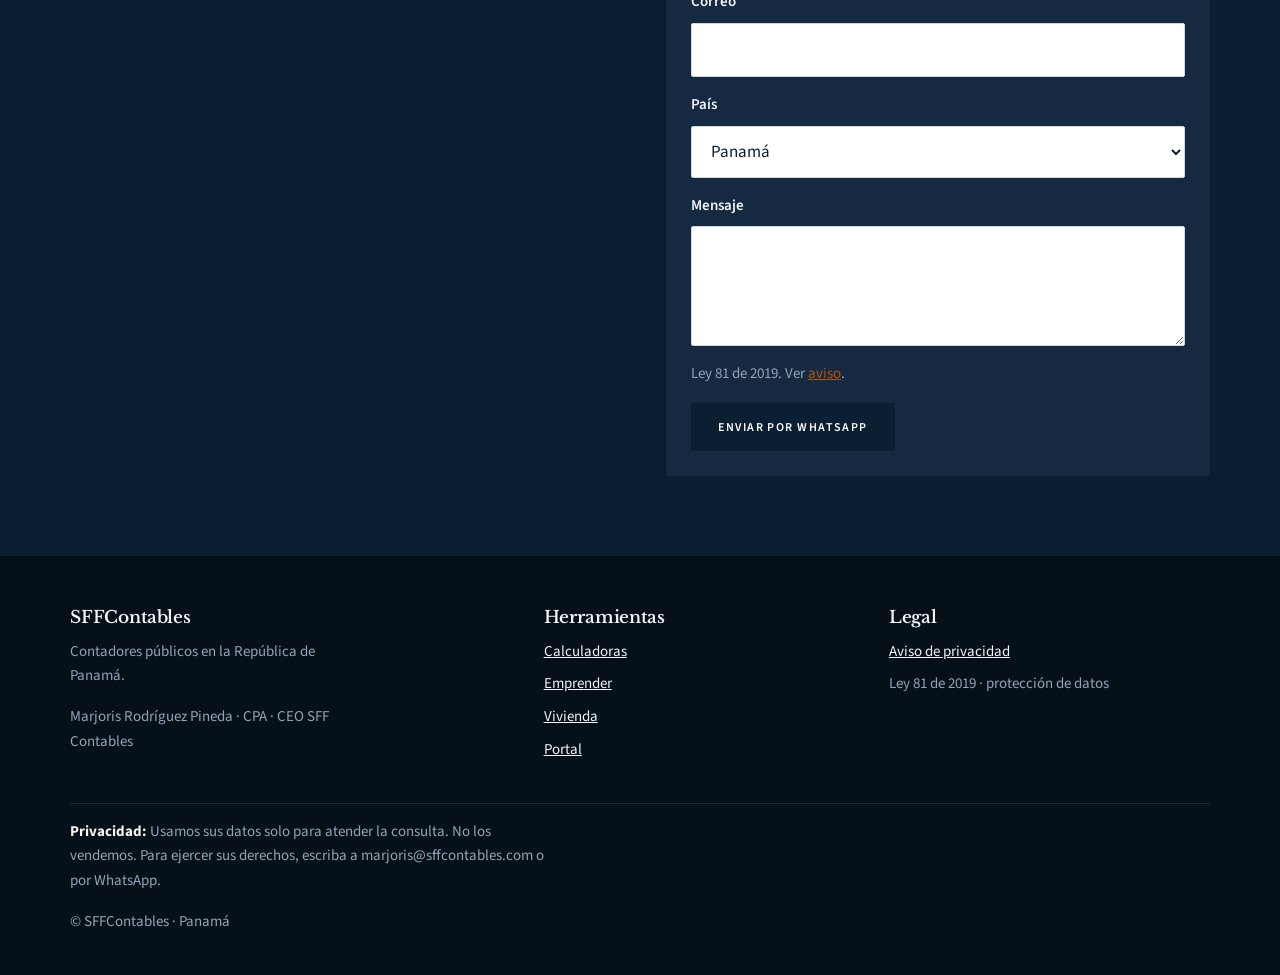
==== commit 75660b4c: "fix: paneles oscuros para legibilidad en Firma y Herramientas" ====
--- a/index.html
+++ b/index.html
@@ -109,10 +109,10 @@
       <div class="section--media__overlay" aria-hidden="true"></div>
       <div class="container section--media__content">
         <div class="grid-2" style="align-items:center;gap:var(--space-7)">
-          <div>
+          <div class="media-intro">
             <p class="eyebrow" style="color:#f0b27a">La firma</p>
             <h2 style="color:#fff">Una firma panameña que habla el idioma de bancos y auditores.</h2>
-            <p class="lede" style="color:rgba(255,255,255,.92)">SFFContables acompaña a empresas, emprendedores e inversionistas en la apertura y la operación cotidiana: impuestos, estados financieros y cumplimiento ante la DGI.</p>
+            <p class="lede" style="color:rgba(255,255,255,.95);margin:0">SFFContables acompaña a empresas, emprendedores e inversionistas en la apertura y la operación cotidiana: impuestos, estados financieros y cumplimiento ante la DGI.</p>
           </div>
           <aside class="ceo-card" aria-label="CEO de SFF Contables">
             <img src="images/marjoris.jpg" width="112" height="112" alt="Marjoris Rodríguez Pineda, CPA · CEO SFF Contables">
@@ -189,9 +189,11 @@
     <section id="herramientas" class="section section--media" style="background-image:url('images/sections/panama-banking.jpg')">
       <div class="section--media__overlay section--media__overlay--deep" aria-hidden="true"></div>
       <div class="container section--media__content">
-        <p class="eyebrow" style="color:#f0b27a">Herramientas</p>
-        <h2 style="color:#fff">Recursos para decidir con números claros</h2>
-        <p class="lede" style="color:rgba(255,255,255,.92);max-width:42ch">Calculadoras y guías orientativas bajo la normativa panameña. Valide siempre su caso con la firma.</p>
+        <div class="media-intro">
+          <p class="eyebrow" style="color:#f0b27a">Herramientas</p>
+          <h2 style="color:#fff">Recursos para decidir con números claros</h2>
+          <p class="lede" style="color:rgba(255,255,255,.95);max-width:42ch;margin:0">Calculadoras y guías orientativas bajo la normativa panameña. Valide siempre su caso con la firma.</p>
+        </div>
         <div class="tool-grid">
           <a class="tool-card" href="calculadoras.html">
             <span class="tool-card__label">01</span>
--- a/css/components.css
+++ b/css/components.css
@@ -626,12 +626,20 @@
 
 .section--media__overlay--deep {
   background:
-    linear-gradient(115deg, rgba(6, 16, 24, 0.86) 0%, rgba(6, 16, 24, 0.78) 45%, rgba(6, 16, 24, 0.65) 100%);
+    linear-gradient(115deg, rgba(6, 16, 24, 0.9) 0%, rgba(6, 16, 24, 0.82) 42%, rgba(6, 16, 24, 0.68) 100%);
 }
 
 .section--media__content {
   position: relative;
   z-index: 1;
+}
+
+.media-intro {
+  max-width: 40rem;
+  padding: 1.25rem 1.35rem;
+  margin-bottom: 0.25rem;
+  background: rgba(6, 16, 24, 0.78);
+  border-left: 3px solid var(--color-accent);
 }
 
 .section--media h2,
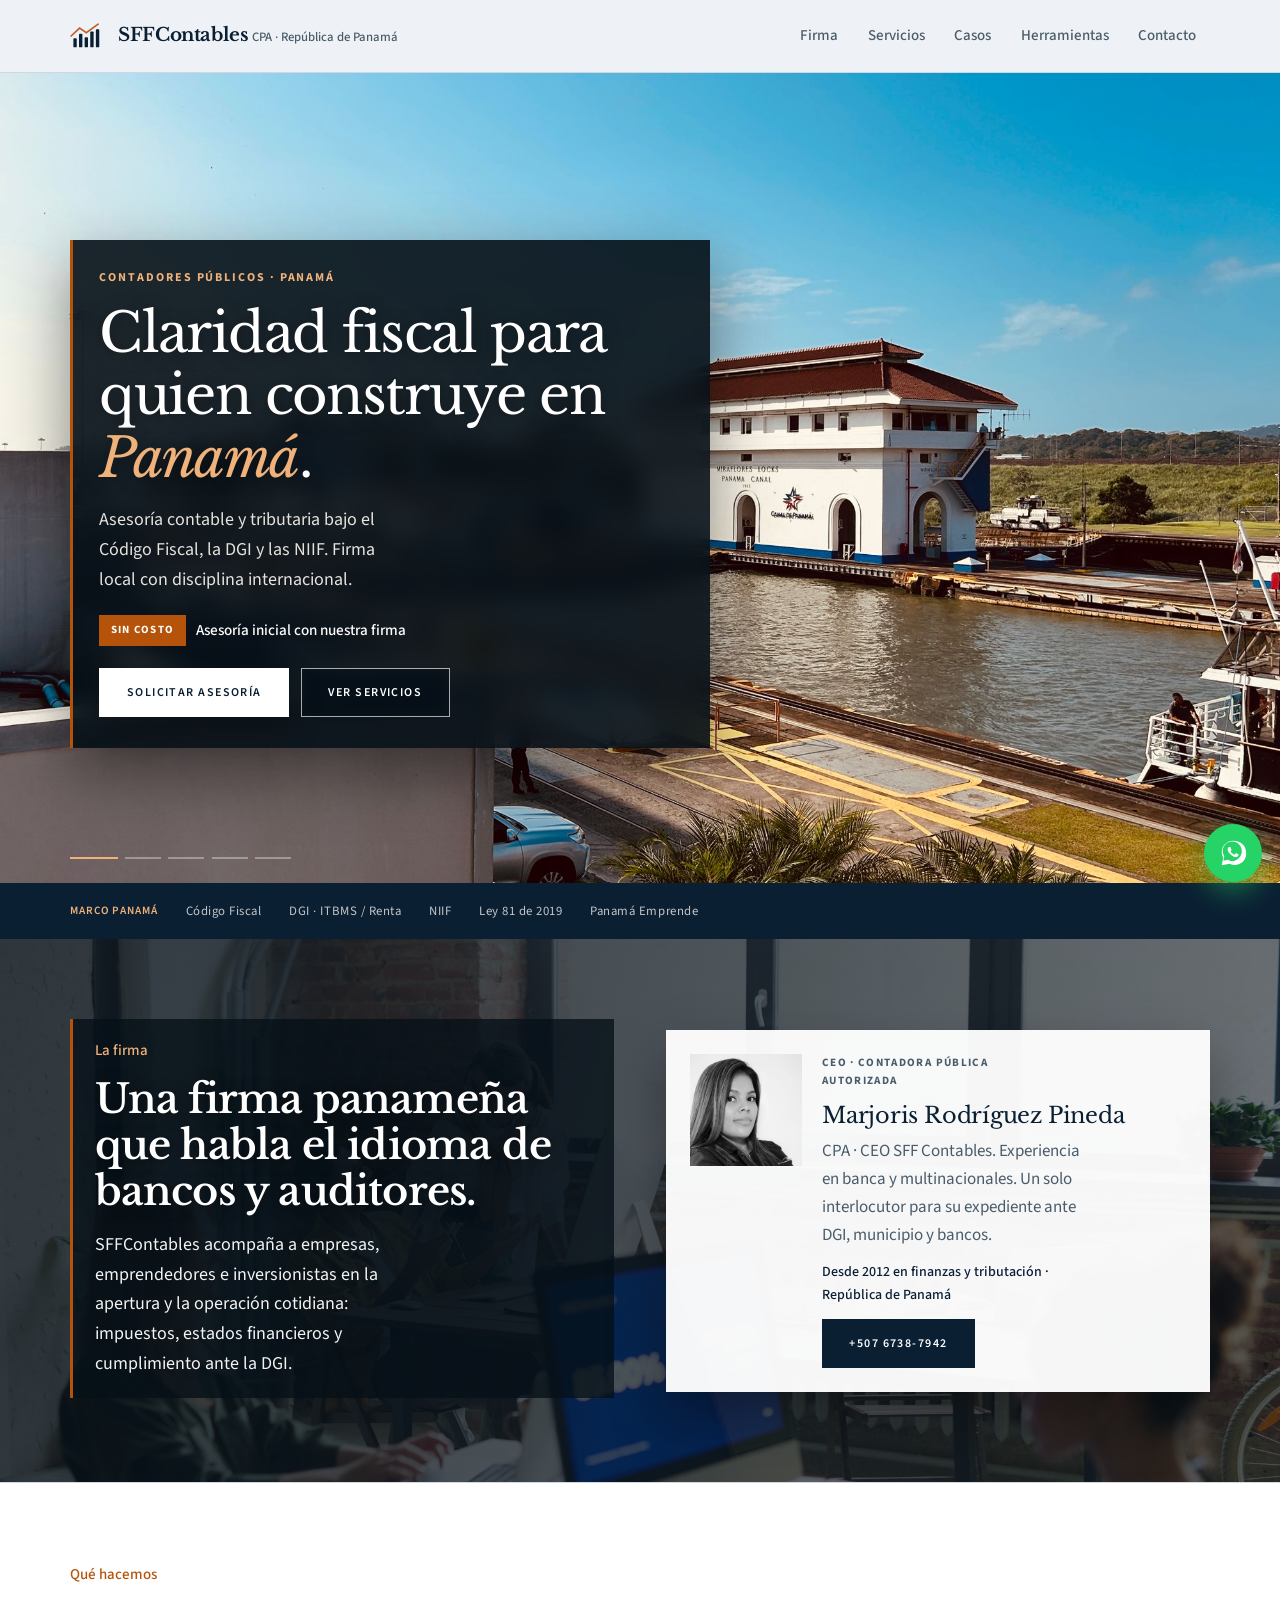
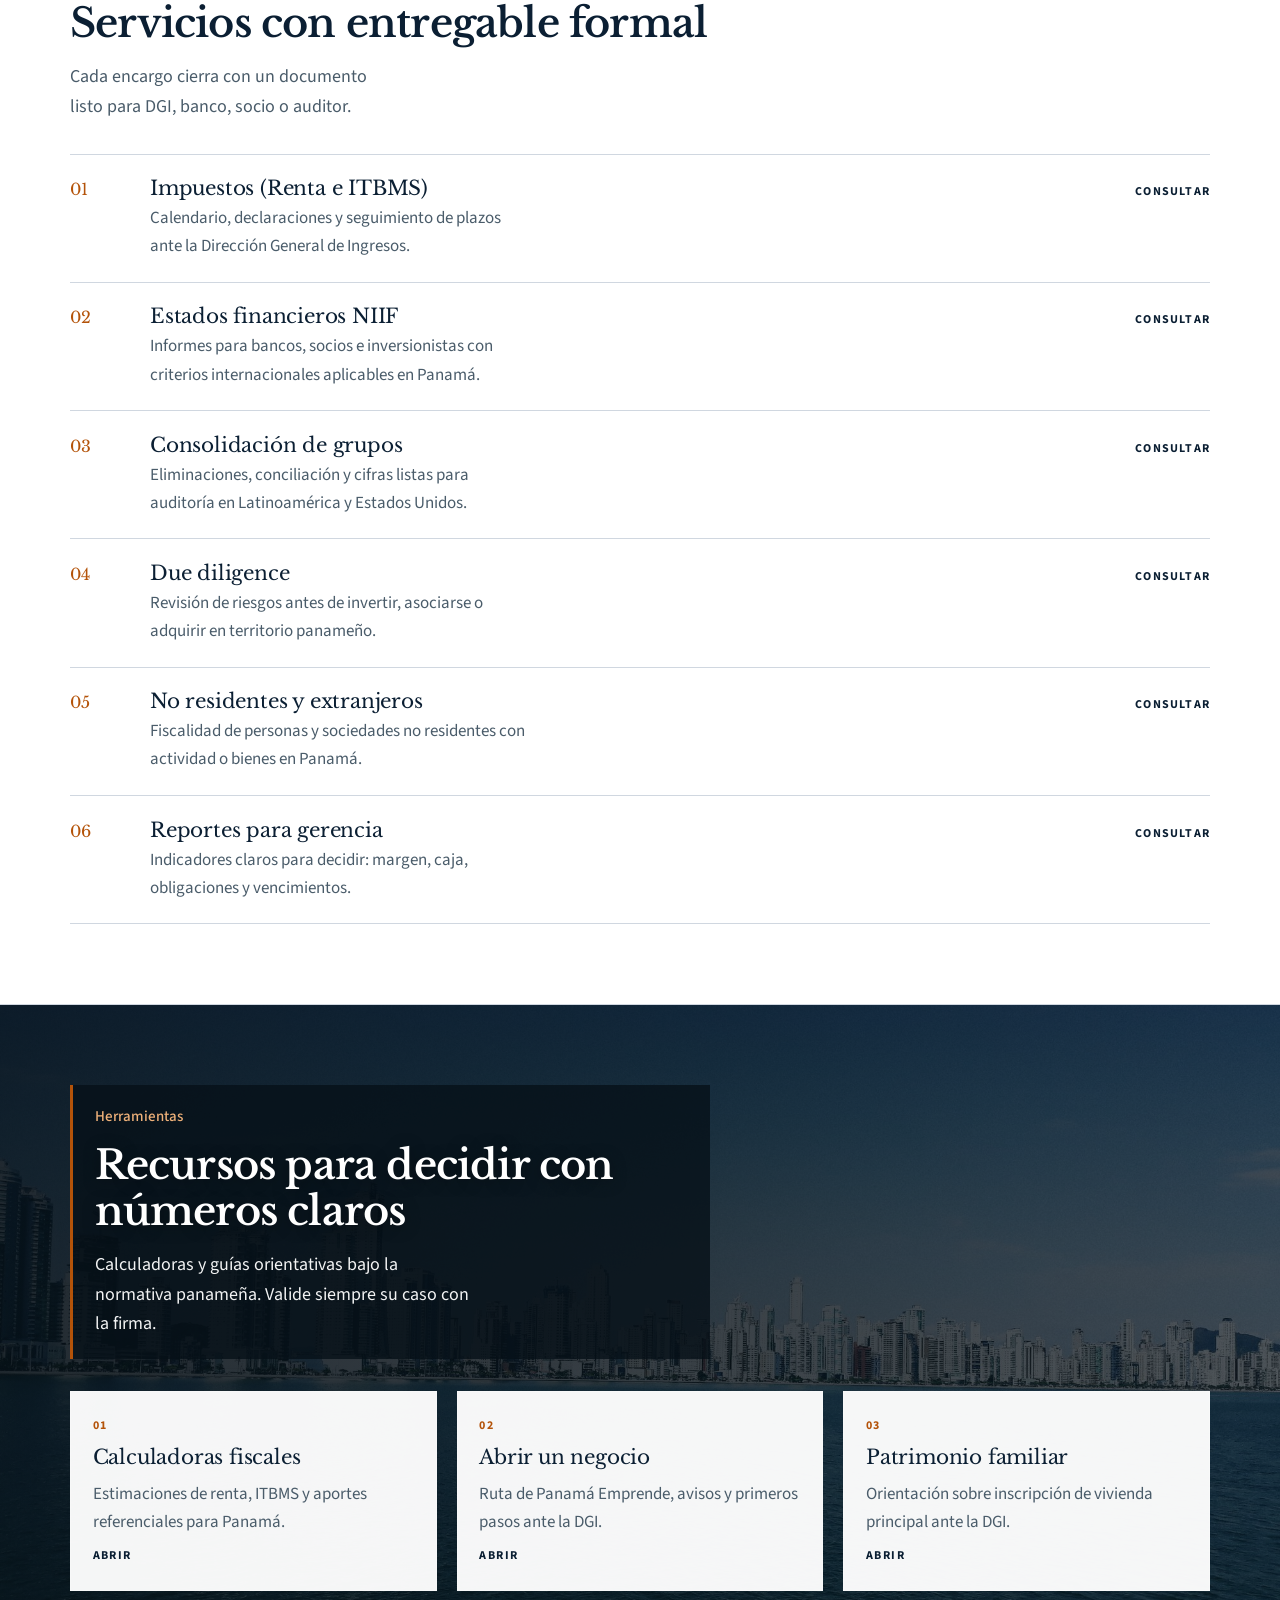
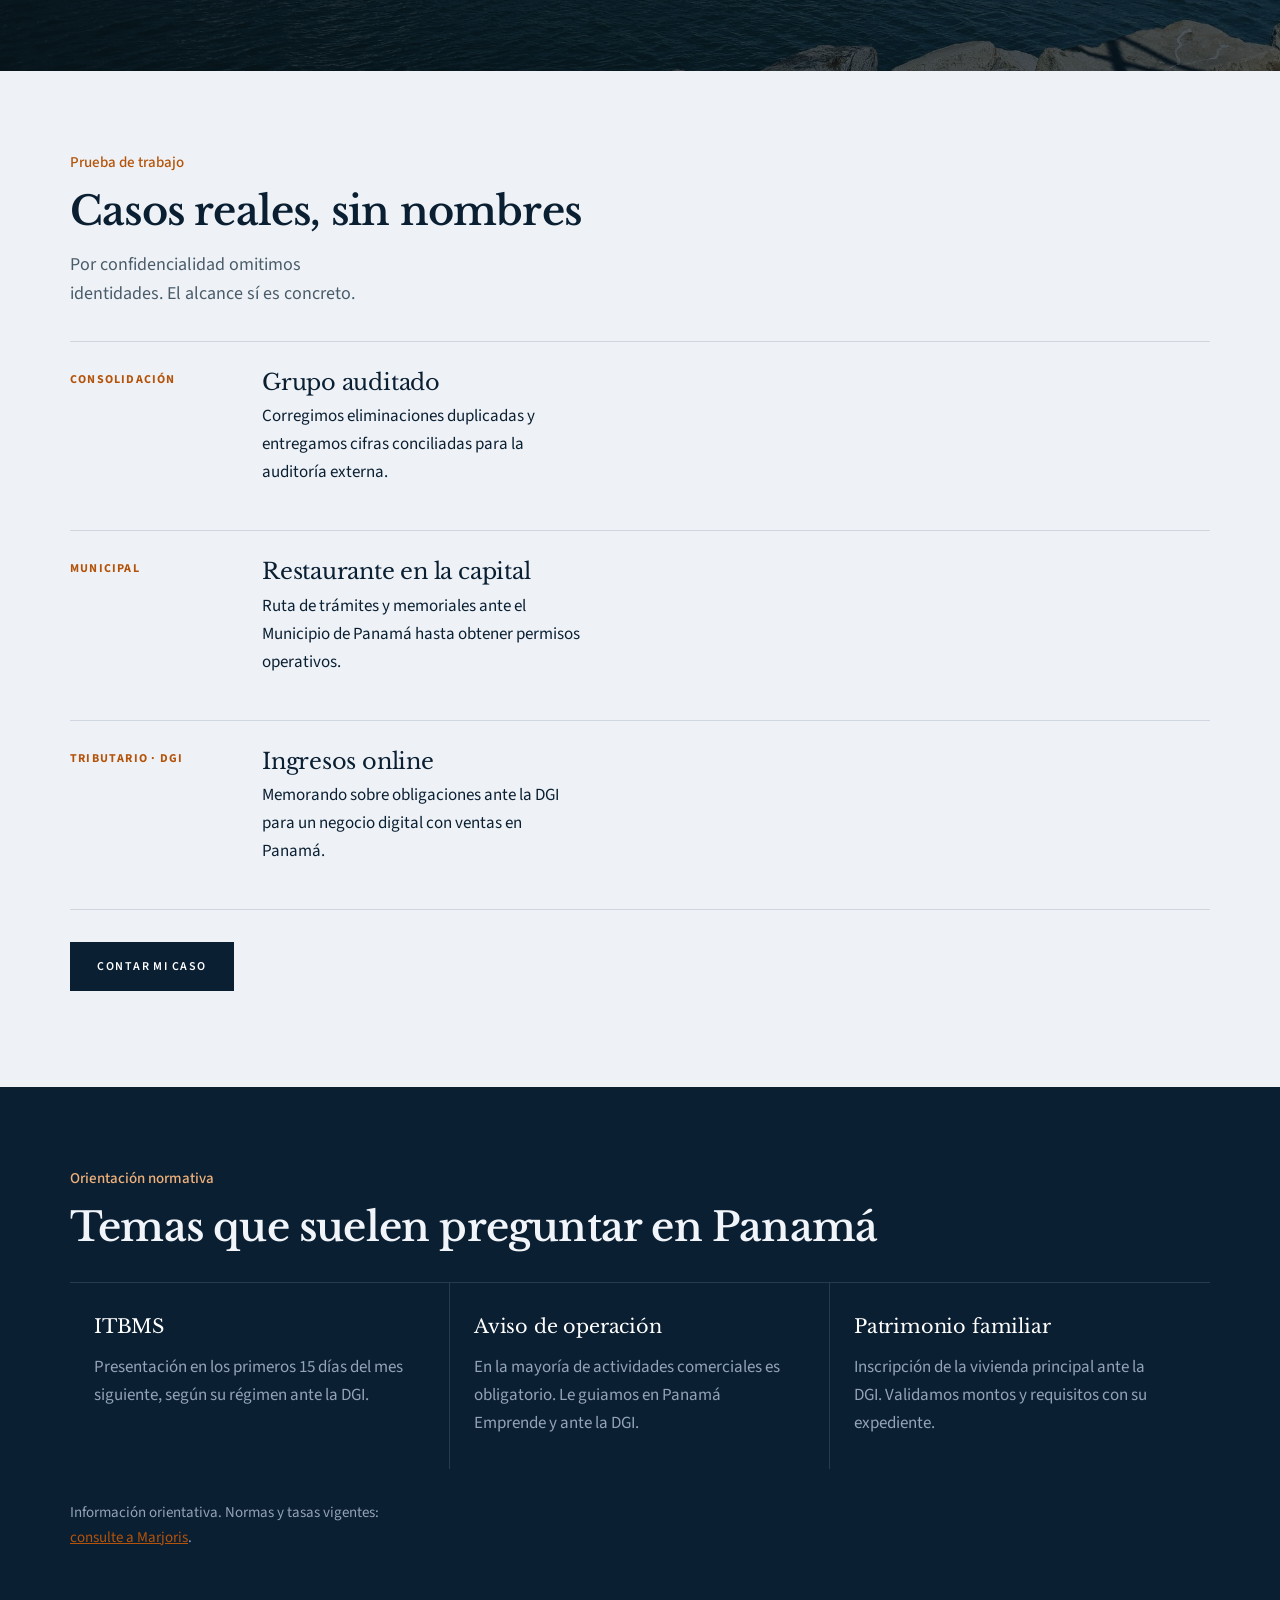
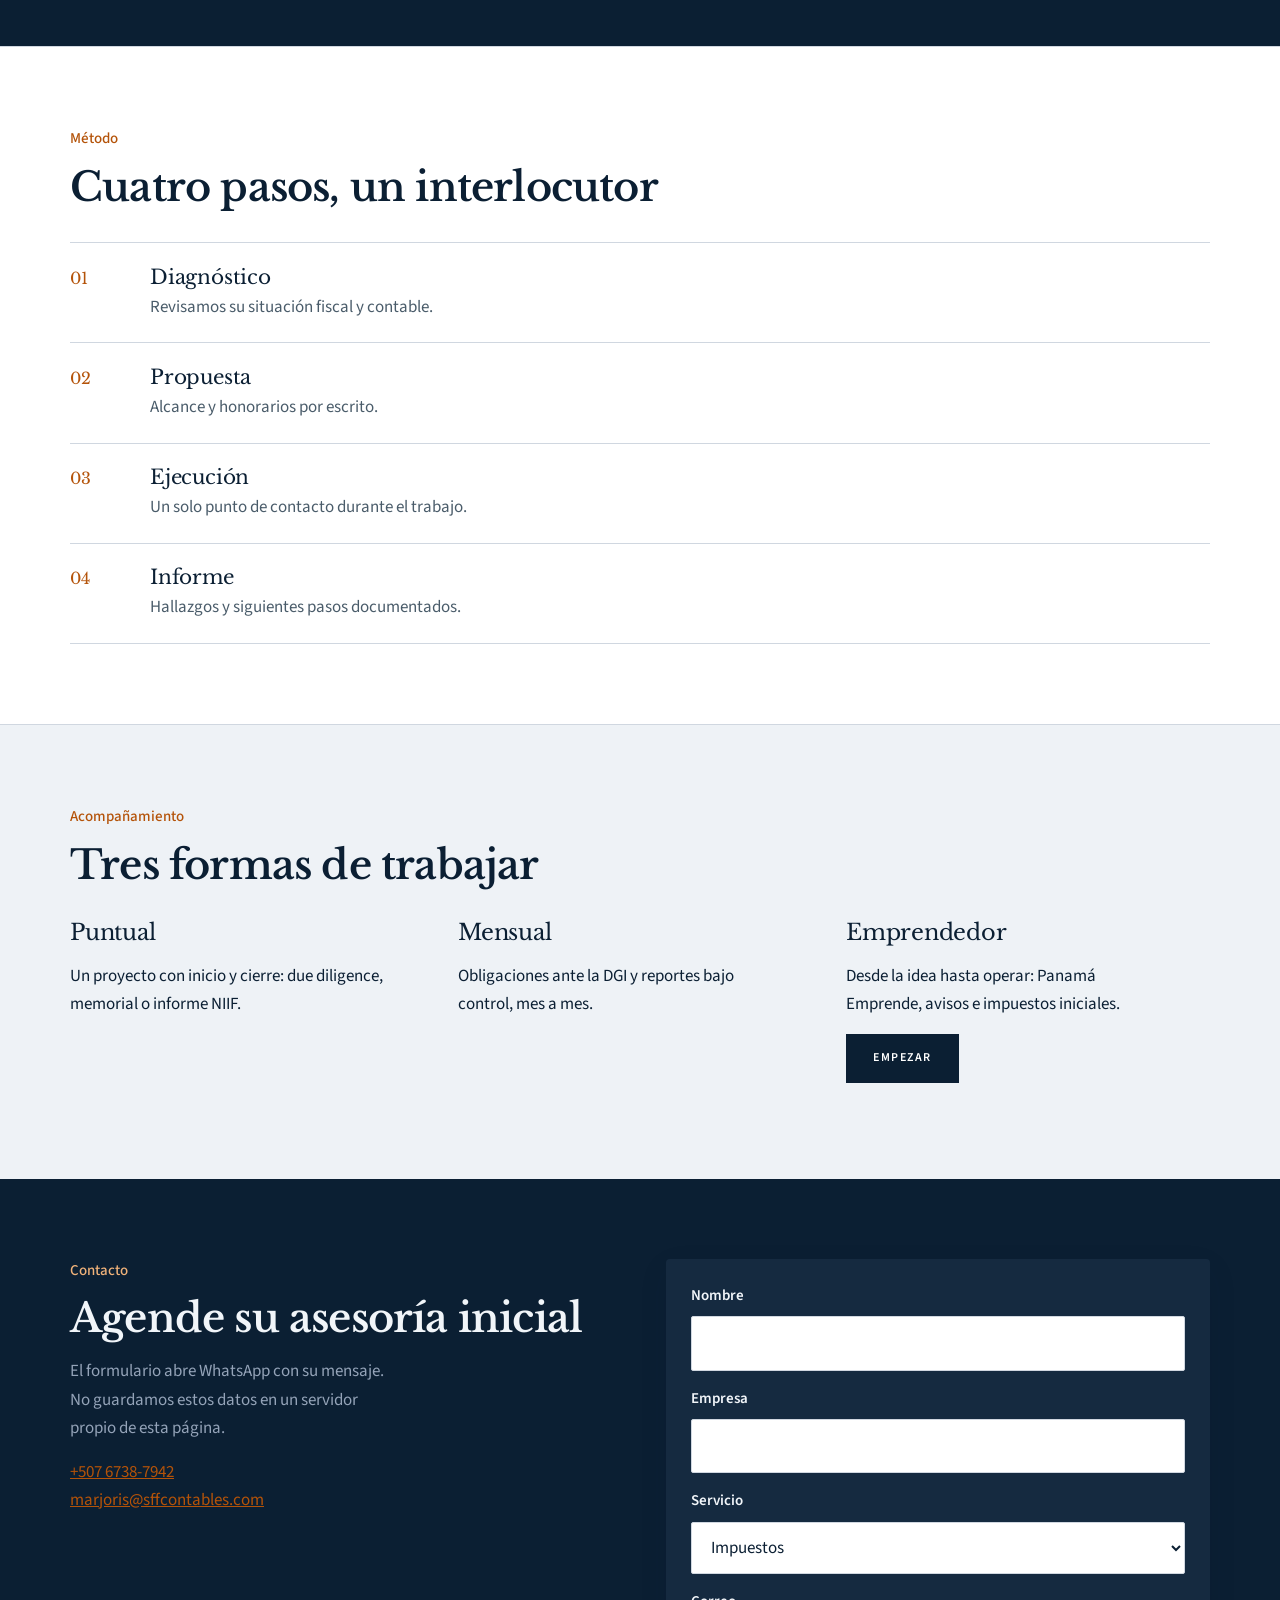
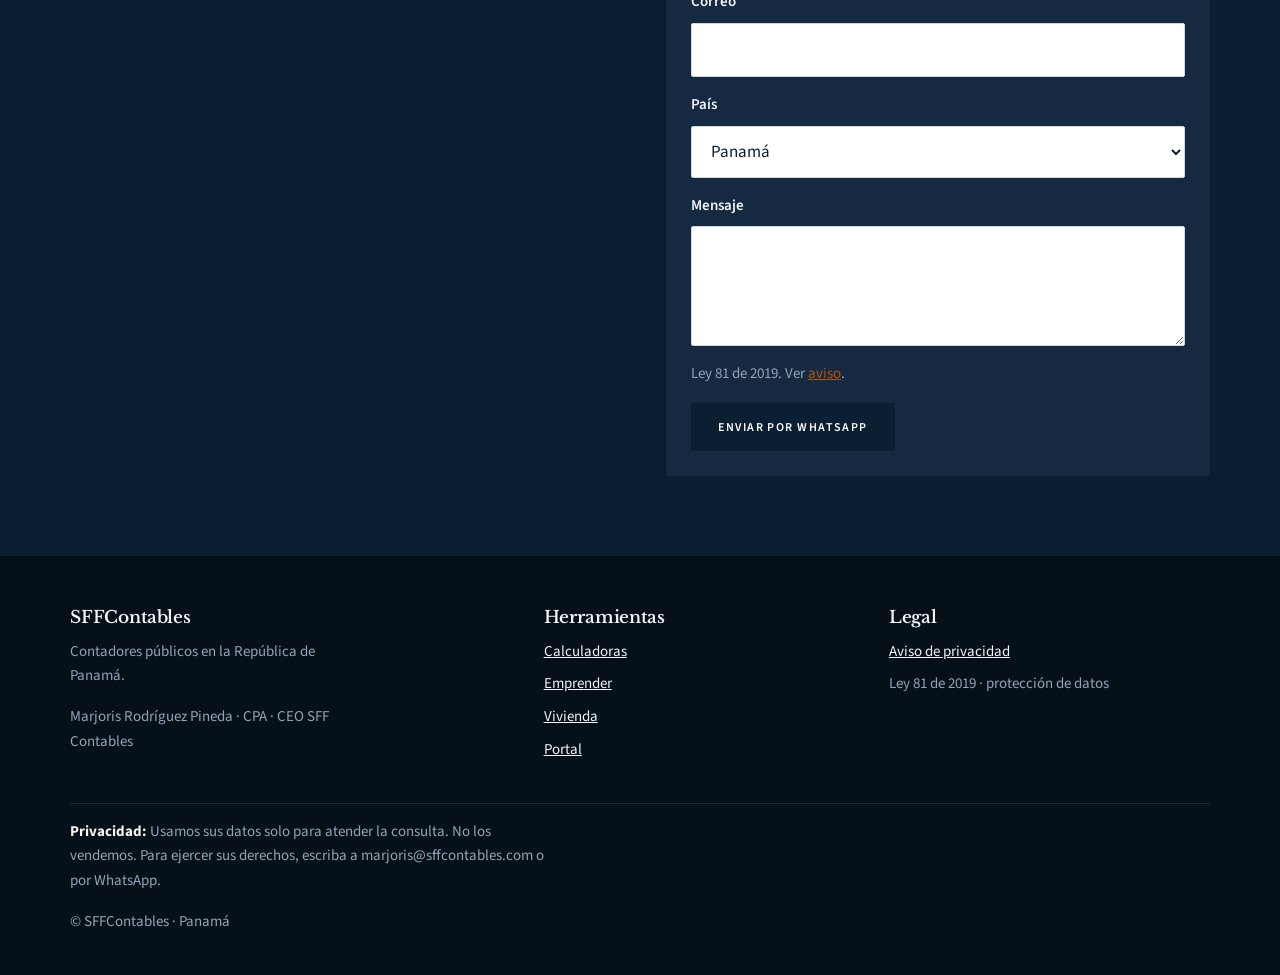
==== commit 718e2d54: "fix: alinea el contenido del hero a la izquierda" ====
--- a/index.html
+++ b/index.html
@@ -79,13 +79,13 @@
         <div class="hero__slide" style="background-image:url('images/hero/panama-cinta-sunset.jpg')" data-label="Ciudad de Panamá al atardecer"></div>
         <div class="hero__overlay"></div>
       </div>
-      <div class="container hero__grid hero__grid--center">
-        <div class="hero__copy hero__copy--center">
+      <div class="container hero__grid">
+        <div class="hero__copy">
           <p class="hero__eyebrow">Contadores públicos · Panamá</p>
           <h1>Claridad fiscal para quien construye en <em>Panamá</em>.</h1>
           <p class="hero__lead">Asesoría contable y tributaria bajo el Código Fiscal, la DGI y las NIIF. Firma local con disciplina internacional.</p>
           <p class="hero__offer"><span class="hero__offer-mark">Sin costo</span> Asesoría inicial con nuestra firma</p>
-          <div class="btn-row btn-row--center">
+          <div class="btn-row">
             <a class="btn btn--primary" href="https://wa.me/50767387942?text=Hola%20SFFContables%2C%20quiero%20una%20asesor%C3%ADa%20inicial%20sin%20costo." target="_blank" rel="noopener">Solicitar asesoría</a>
             <a class="btn btn--secondary" href="#servicios">Ver servicios</a>
           </div>
--- a/css/components.css
+++ b/css/components.css
@@ -461,11 +461,6 @@
   align-items: center;
 }
 
-.hero__grid--center {
-  justify-items: center;
-  text-align: center;
-}
-
 .hero__copy {
   max-width: 40rem;
   padding: 1.75rem 1.65rem 1.9rem;
@@ -473,21 +468,8 @@
   border-left: 3px solid var(--color-accent);
   backdrop-filter: blur(12px);
   box-shadow: 0 24px 60px rgba(0, 0, 0, 0.45);
-}
-
-.hero__copy--center {
-  border-left: 0;
-  border-top: 3px solid var(--color-accent);
-  margin-inline: auto;
-}
-
-.btn-row--center {
-  justify-content: center;
-}
-
-.hero__copy--center .hero__lead,
-.hero__copy--center .hero__offer {
-  margin-inline: auto;
+  text-align: left;
+  margin-inline: 0;
 }
 
 .hero__eyebrow {
@@ -545,9 +527,8 @@
 
 .hero__dots {
   position: absolute;
-  left: 50%;
+  left: max(1.25rem, calc((100% - var(--container)) / 2));
   bottom: 1.5rem;
-  transform: translateX(-50%);
   display: flex;
   gap: 0.45rem;
   z-index: 2;
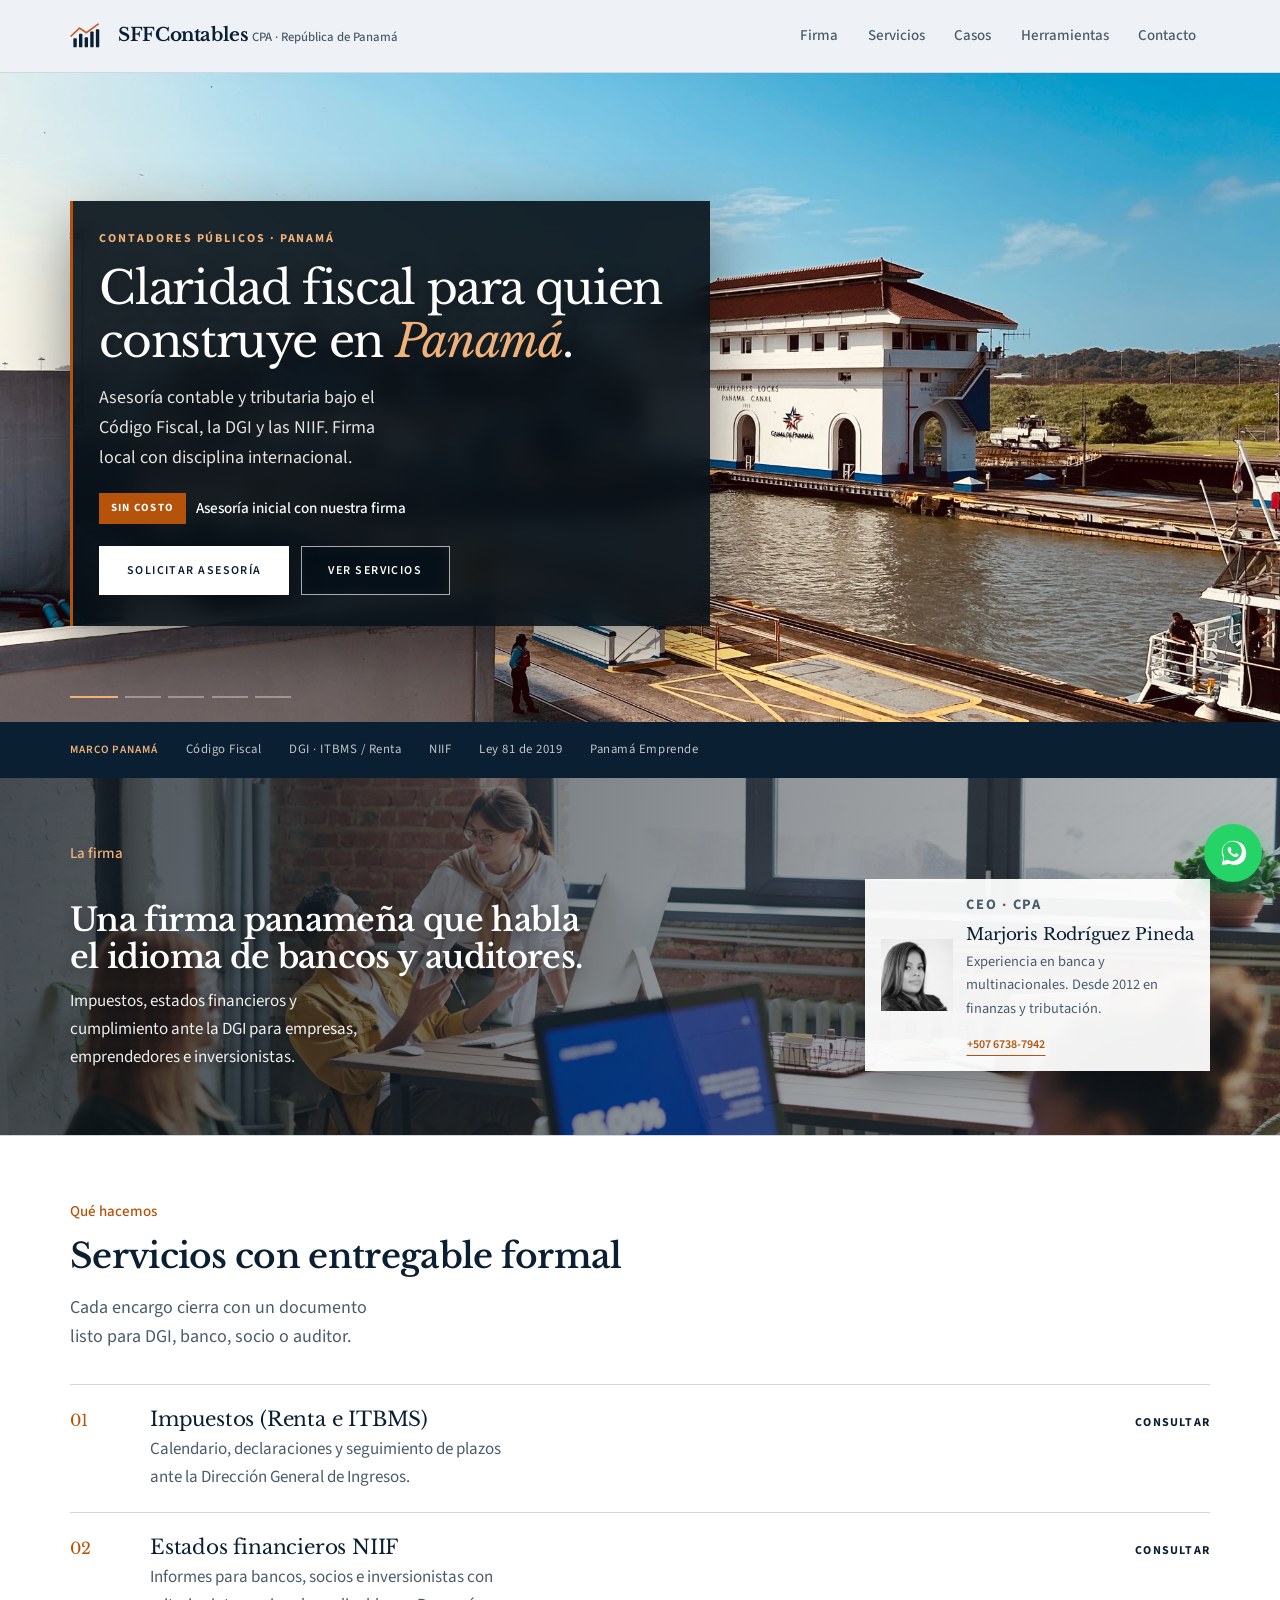
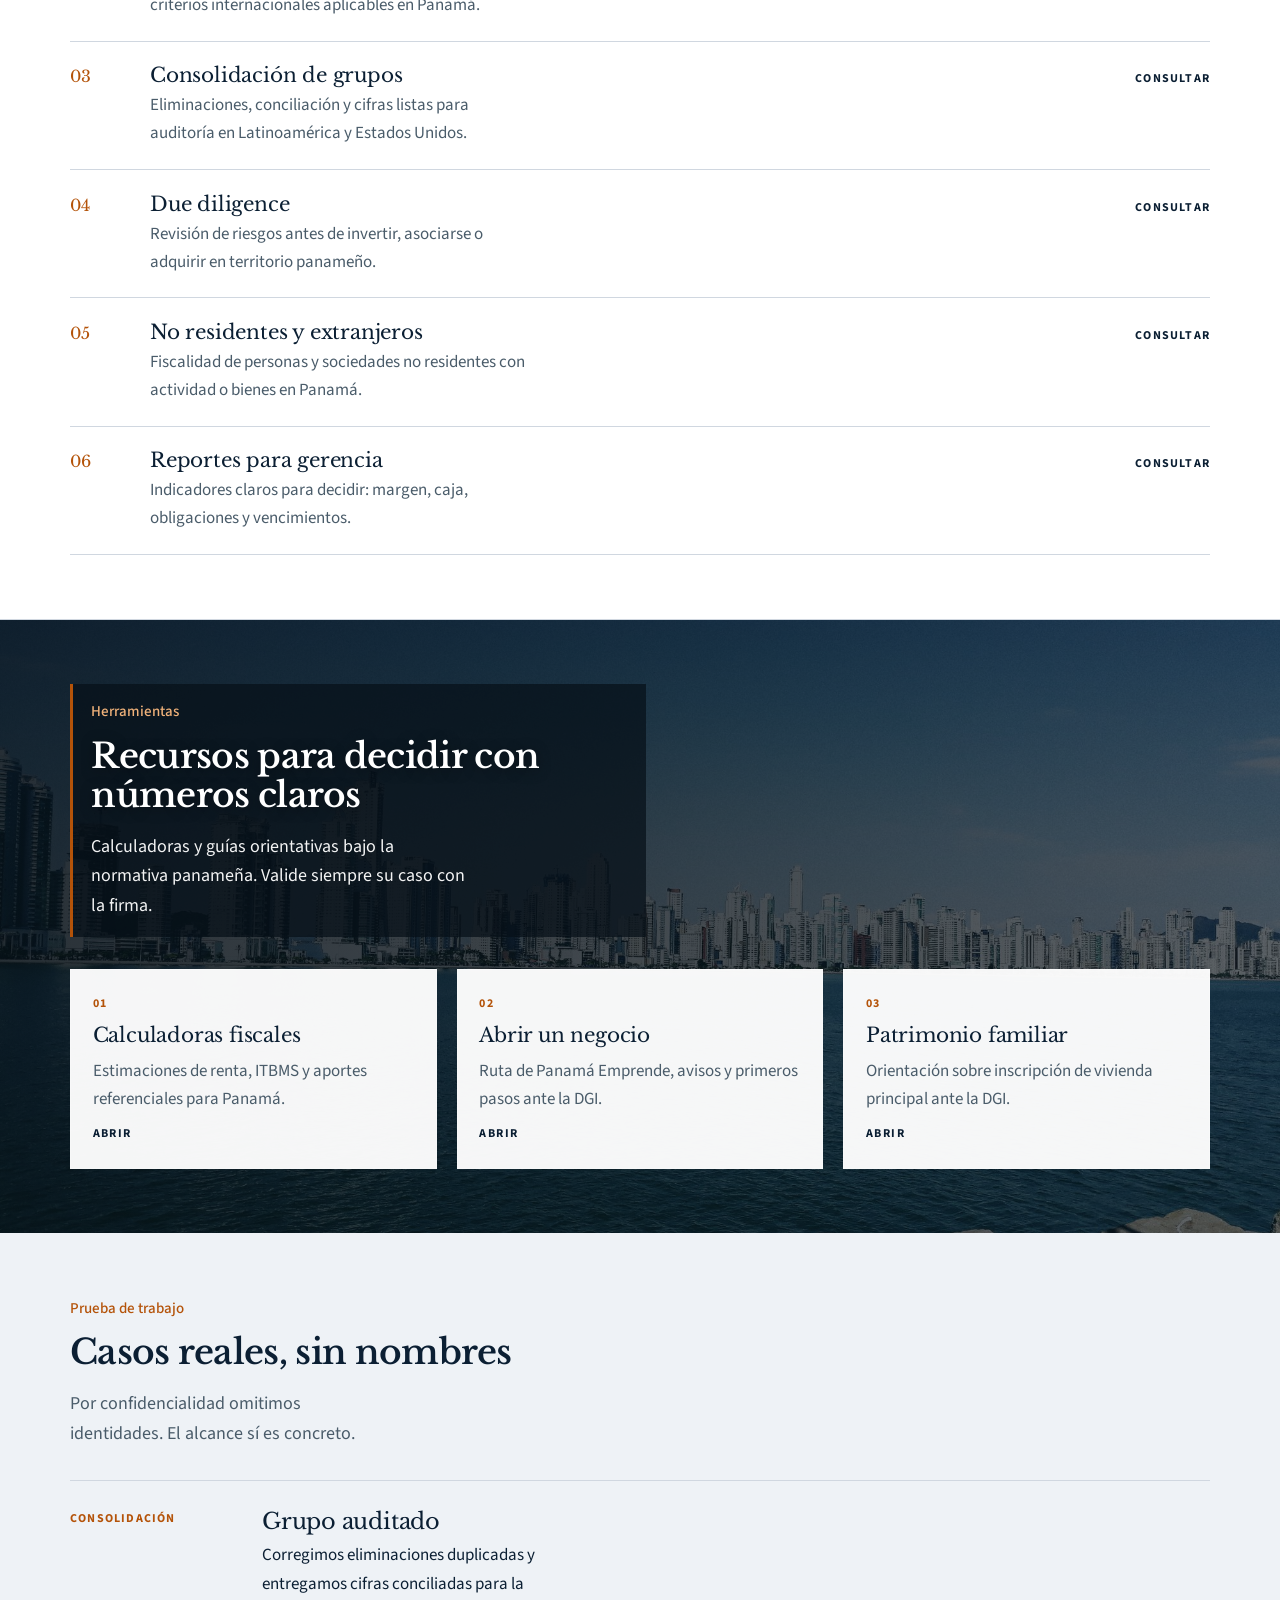
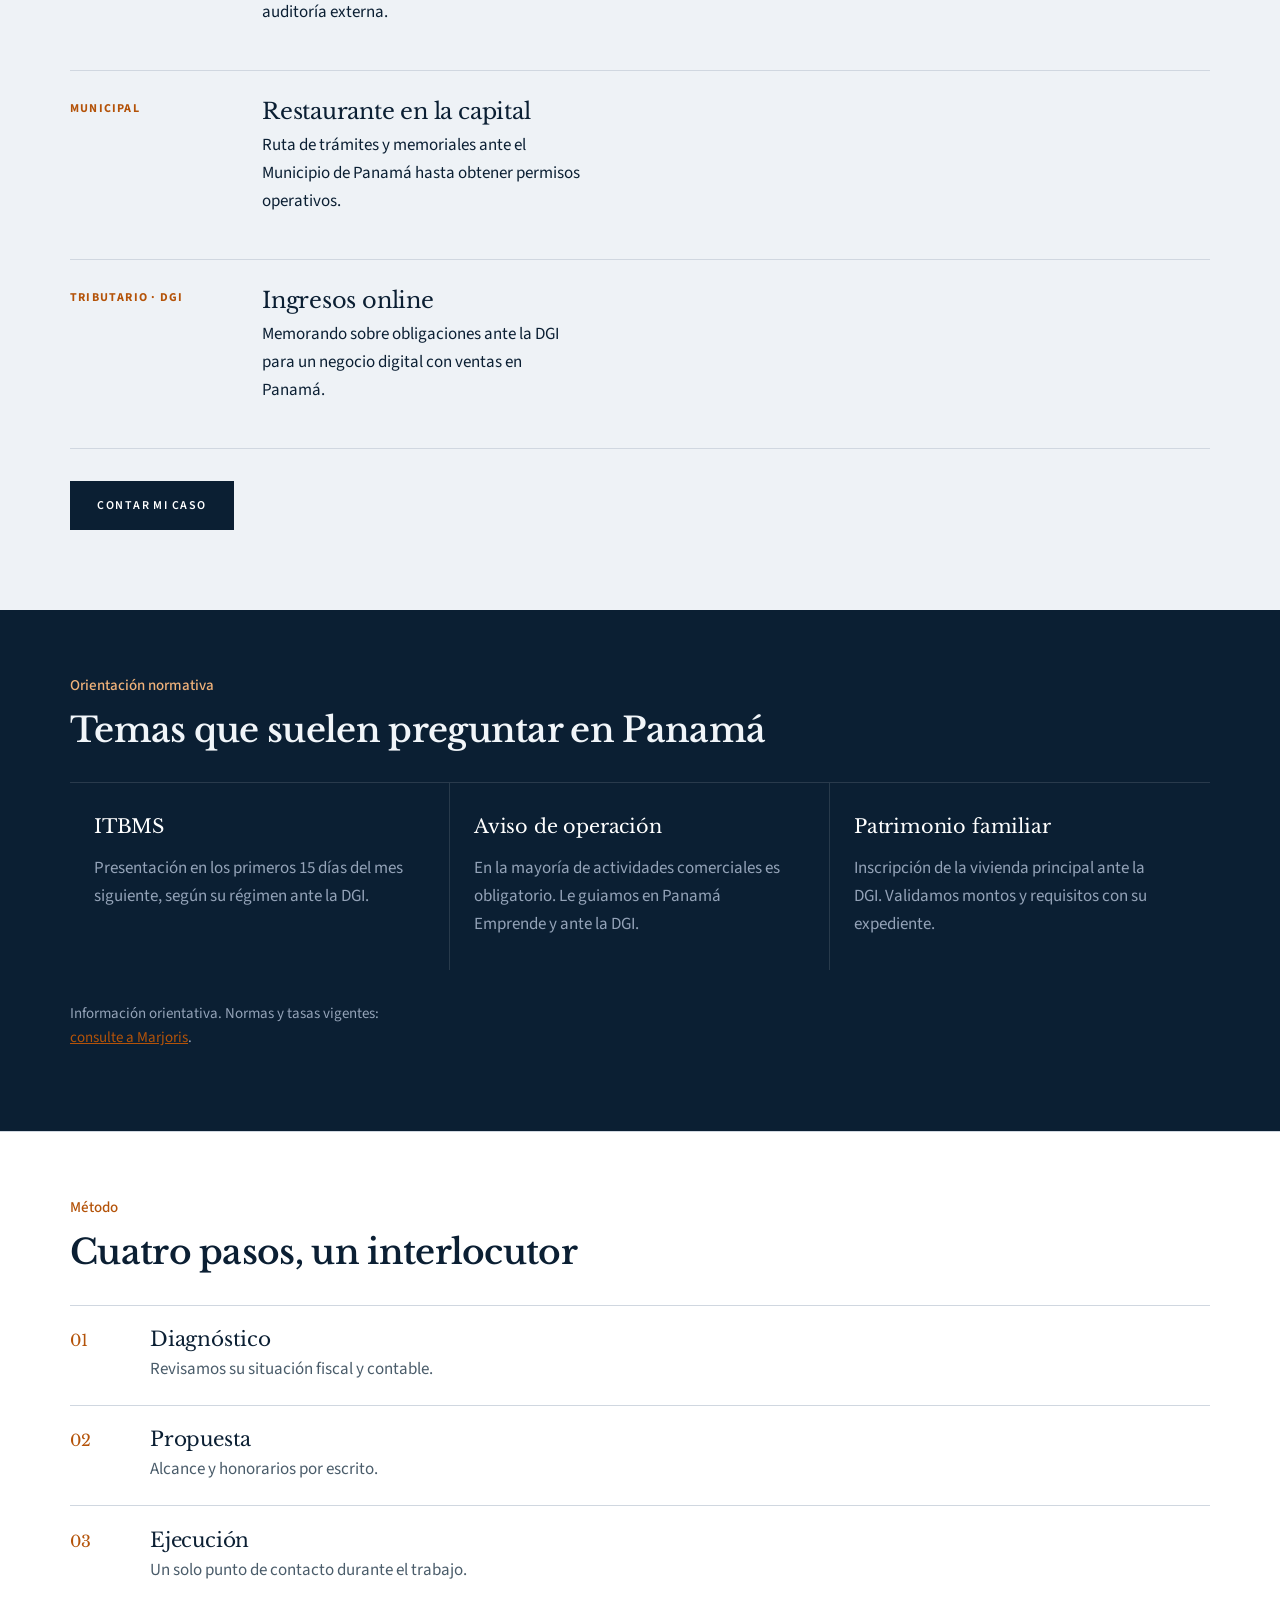
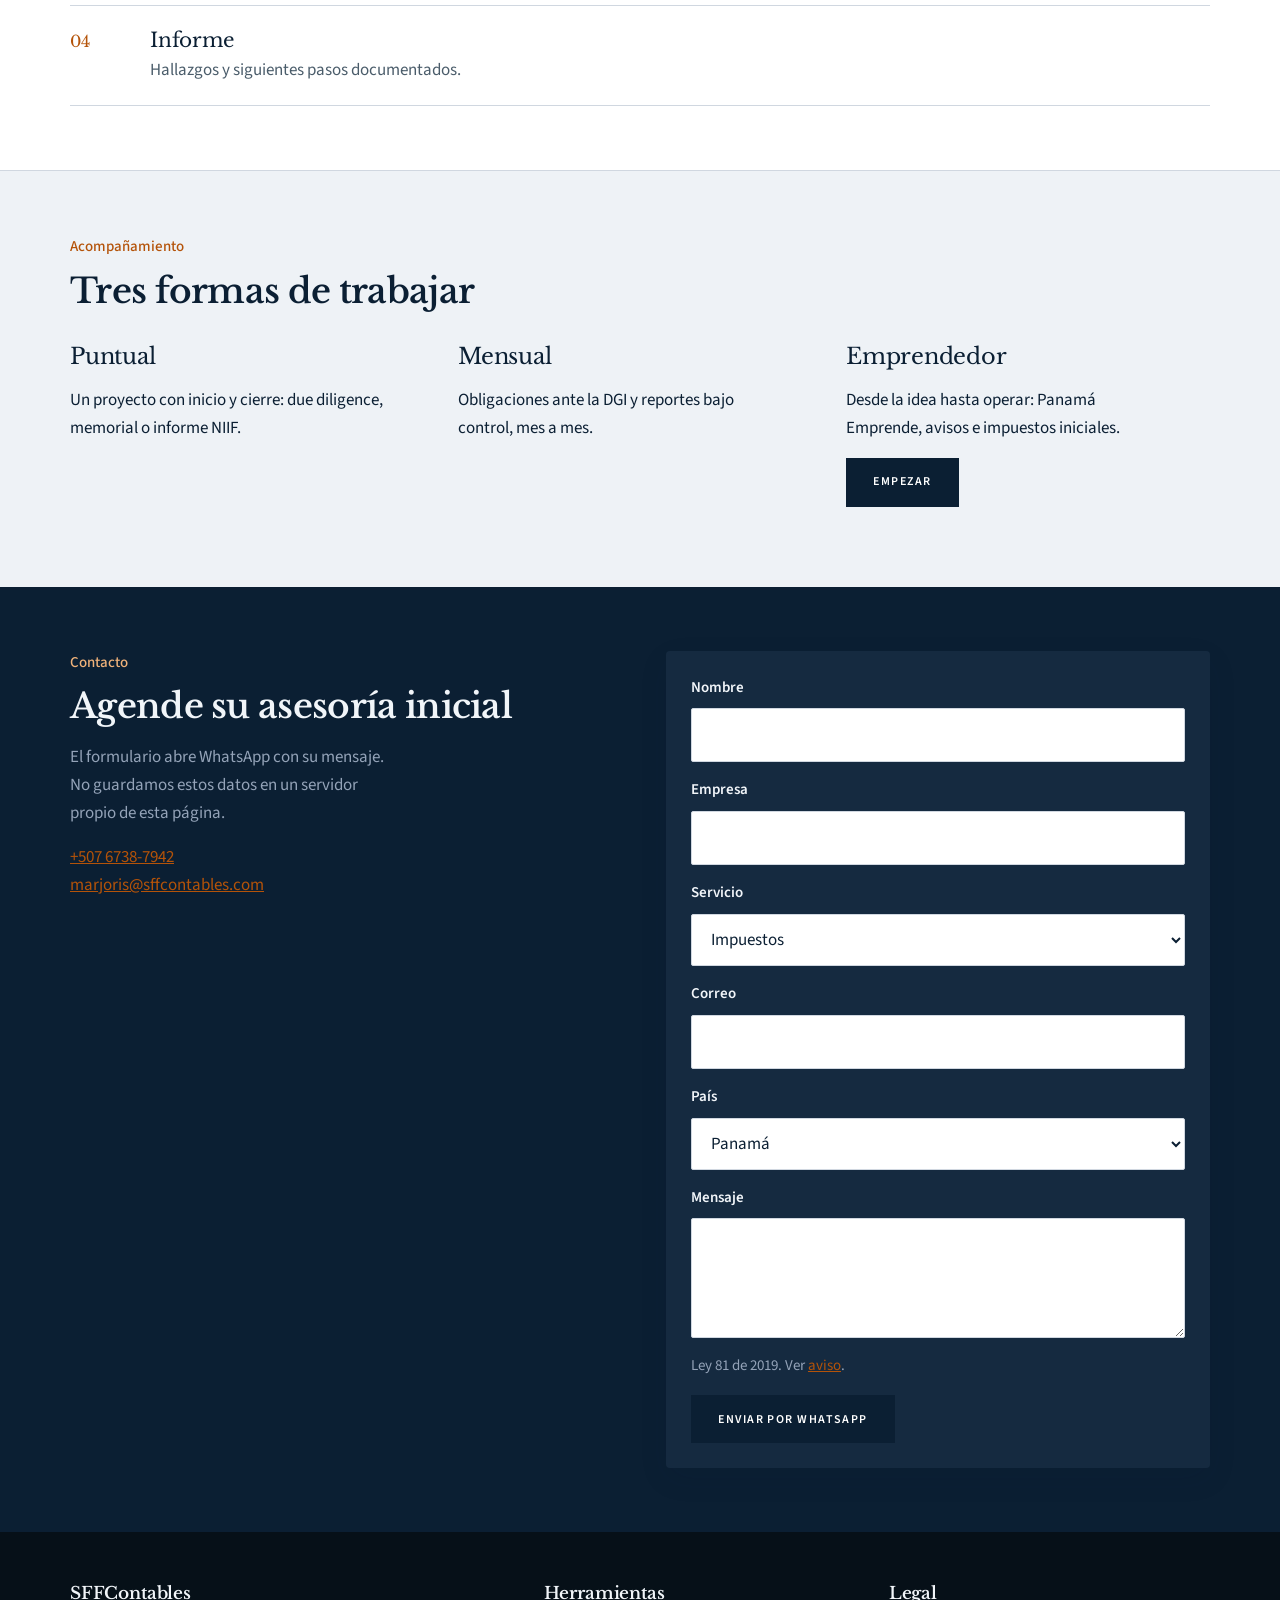
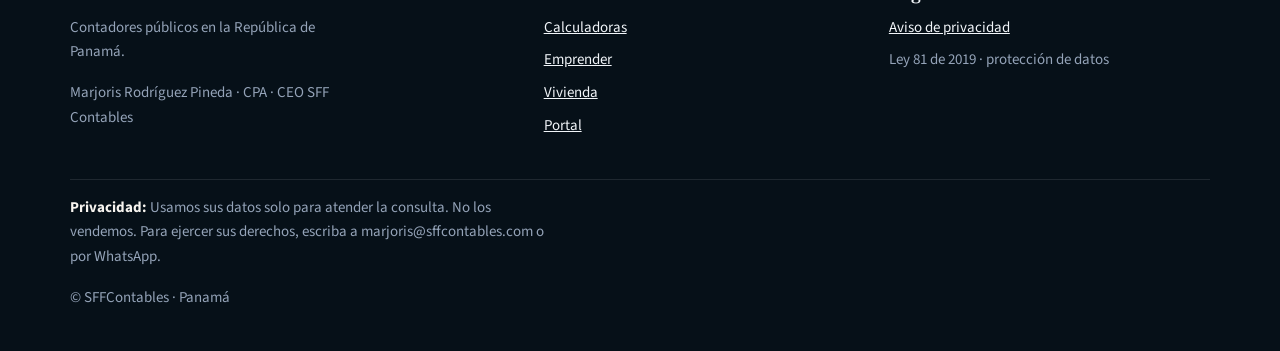
==== commit 8e77f507: "fix: rediseña calculadoras y compacta la sección Firma Fondo de reunión contable, tipografía legible" ====
--- a/index.html
+++ b/index.html
@@ -105,23 +105,22 @@
       </div>
     </div>
 
-    <section id="nosotros" class="section section--media" style="background-image:url('images/sections/office-desks-team.jpg')">
+    <section id="nosotros" class="section section--media section--media--firm" style="background-image:url('images/sections/office-desks-team.jpg')">
       <div class="section--media__overlay" aria-hidden="true"></div>
       <div class="container section--media__content">
-        <div class="grid-2" style="align-items:center;gap:var(--space-7)">
-          <div class="media-intro">
-            <p class="eyebrow" style="color:#f0b27a">La firma</p>
+        <p class="eyebrow" style="color:#f0b27a">La firma</p>
+        <div class="firm-layout">
+          <div class="firm-copy">
             <h2 style="color:#fff">Una firma panameña que habla el idioma de bancos y auditores.</h2>
-            <p class="lede" style="color:rgba(255,255,255,.95);margin:0">SFFContables acompaña a empresas, emprendedores e inversionistas en la apertura y la operación cotidiana: impuestos, estados financieros y cumplimiento ante la DGI.</p>
-          </div>
-          <aside class="ceo-card" aria-label="CEO de SFF Contables">
-            <img src="images/marjoris.jpg" width="112" height="112" alt="Marjoris Rodríguez Pineda, CPA · CEO SFF Contables">
-            <div>
-              <p class="ceo-card__role">CEO · Contadora Pública Autorizada</p>
+            <p>Impuestos, estados financieros y cumplimiento ante la DGI para empresas, emprendedores e inversionistas.</p>
+          </div>
+          <aside class="ceo-card ceo-card--slim" aria-label="CEO de SFF Contables">
+            <img src="images/marjoris.jpg" width="72" height="72" alt="Marjoris Rodríguez Pineda, CPA · CEO SFF Contables">
+            <div>
+              <p class="ceo-card__role">CEO · CPA</p>
               <h3>Marjoris Rodríguez Pineda</h3>
-              <p>CPA · CEO SFF Contables. Experiencia en banca y multinacionales. Un solo interlocutor para su expediente ante DGI, municipio y bancos.</p>
-              <p class="ceo-card__meta">Desde 2012 en finanzas y tributación · República de Panamá</p>
-              <a class="btn btn--primary btn--on-light" href="https://wa.me/50767387942" target="_blank" rel="noopener">+507 6738-7942</a>
+              <p>Experiencia en banca y multinacionales. Desde 2012 en finanzas y tributación.</p>
+              <a class="btn btn--text" href="https://wa.me/50767387942" target="_blank" rel="noopener">+507 6738-7942</a>
             </div>
           </aside>
         </div>
--- a/css/tokens.css
+++ b/css/tokens.css
@@ -29,9 +29,9 @@
   --text-base: 1.0625rem;
   --text-md: 1.125rem;
   --text-lg: 1.4rem;
-  --text-xl: 1.85rem;
-  --text-2xl: 2.5rem;
-  --text-3xl: 3.4rem;
+  --text-xl: 1.65rem;
+  --text-2xl: 2.15rem;
+  --text-3xl: 2.85rem;
 
   --leading-tight: 1.15;
   --leading-body: 1.65;
--- a/css/base.css
+++ b/css/base.css
@@ -92,11 +92,11 @@
 }
 
 .section {
-  padding: var(--space-8) 0;
+  padding: clamp(2.5rem, 5vw, 4rem) 0;
 }
 
 .section--tight {
-  padding: var(--space-7) 0;
+  padding: clamp(2rem, 4vw, 3rem) 0;
 }
 
 .section--dark {
--- a/css/components.css
+++ b/css/components.css
@@ -418,7 +418,7 @@
   overflow: hidden;
   color: var(--color-ink-on-primary);
   padding: clamp(5rem, 12vw, 8rem) 0 clamp(4rem, 8vw, 6rem);
-  min-height: min(90vh, 820px);
+  min-height: min(78vh, 640px);
   display: flex;
   flex-direction: column;
   justify-content: center;
@@ -597,17 +597,21 @@
   color: #fff;
 }
 
+.section--media--firm {
+  padding-block: clamp(2.75rem, 5vw, 4rem);
+}
+
 .section--media__overlay {
   position: absolute;
   inset: 0;
   z-index: 0;
   background:
-    linear-gradient(105deg, rgba(6, 16, 24, 0.82) 0%, rgba(6, 16, 24, 0.72) 50%, rgba(6, 16, 24, 0.58) 100%);
+    linear-gradient(100deg, rgba(6, 16, 24, 0.72) 0%, rgba(6, 16, 24, 0.45) 55%, rgba(6, 16, 24, 0.28) 100%);
 }
 
 .section--media__overlay--deep {
   background:
-    linear-gradient(115deg, rgba(6, 16, 24, 0.9) 0%, rgba(6, 16, 24, 0.82) 42%, rgba(6, 16, 24, 0.68) 100%);
+    linear-gradient(115deg, rgba(6, 16, 24, 0.88) 0%, rgba(6, 16, 24, 0.78) 42%, rgba(6, 16, 24, 0.62) 100%);
 }
 
 .section--media__content {
@@ -616,17 +620,46 @@
 }
 
 .media-intro {
-  max-width: 40rem;
-  padding: 1.25rem 1.35rem;
+  max-width: 36rem;
+  padding: 1rem 1.15rem;
   margin-bottom: 0.25rem;
-  background: rgba(6, 16, 24, 0.78);
+  background: rgba(6, 16, 24, 0.72);
   border-left: 3px solid var(--color-accent);
 }
 
 .section--media h2,
 .section--media h3 {
   color: #fff;
-  text-shadow: 0 2px 16px rgba(0, 0, 0, 0.35);
+  text-shadow: 0 2px 14px rgba(0, 0, 0, 0.4);
+}
+
+.firm-layout {
+  display: grid;
+  gap: 1.25rem;
+  align-items: end;
+}
+
+@media (min-width: 860px) {
+  .firm-layout {
+    grid-template-columns: 1.2fr 0.8fr;
+    gap: 1.75rem;
+  }
+}
+
+.firm-copy {
+  max-width: 34rem;
+}
+
+.firm-copy h2 {
+  margin-bottom: 0.75rem;
+  font-size: clamp(1.45rem, 2.8vw, 2rem);
+}
+
+.firm-copy p {
+  margin: 0;
+  color: rgba(255, 255, 255, 0.92);
+  max-width: 38ch;
+  text-shadow: 0 1px 10px rgba(0, 0, 0, 0.45);
 }
 
 .ceo-card {
@@ -638,6 +671,16 @@
   background: rgba(255, 255, 255, 0.96);
   color: var(--color-ink);
   box-shadow: 0 24px 50px rgba(0, 0, 0, 0.35);
+}
+
+.ceo-card--slim {
+  gap: 0.85rem;
+  padding: 0.9rem 1rem;
+  align-items: center;
+  background: rgba(255, 255, 255, 0.94);
+  box-shadow: 0 12px 28px rgba(0, 0, 0, 0.28);
+  max-width: 28rem;
+  justify-self: end;
 }
 
 .ceo-card img {
@@ -649,9 +692,14 @@
   border: 0;
 }
 
+.ceo-card--slim img {
+  width: 72px;
+  height: 72px;
+}
+
 .ceo-card__role {
-  margin: 0 0 0.35rem;
-  font-size: 0.7rem;
+  margin: 0 0 0.25rem;
+  font-size: 0.68rem;
   font-weight: 700;
   letter-spacing: 0.12em;
   text-transform: uppercase;
@@ -659,22 +707,82 @@
 }
 
 .ceo-card h3 {
-  margin: 0 0 0.5rem;
+  margin: 0 0 0.35rem;
   color: var(--color-ink);
   font-weight: 400;
   text-shadow: none;
+  font-size: 1.05rem;
 }
 
 .ceo-card p {
-  margin: 0 0 0.75rem;
+  margin: 0 0 0.5rem;
   color: var(--color-ink-muted);
-  max-width: 34ch;
+  max-width: 28ch;
+  font-size: 0.9rem;
 }
 
 .ceo-card__meta {
   font-size: 0.875rem;
   color: var(--color-ink) !important;
   font-weight: 500;
+}
+
+/* Page hero (satélites: calculadoras, etc.) */
+.page-hero {
+  position: relative;
+  isolation: isolate;
+  overflow: hidden;
+  padding: clamp(2.75rem, 6vw, 4rem) 0;
+  background-color: var(--color-primary-deep);
+  background-size: cover;
+  background-position: center;
+  color: #fff;
+}
+
+.page-hero__overlay {
+  position: absolute;
+  inset: 0;
+  z-index: 0;
+  background: linear-gradient(105deg, rgba(6, 16, 24, 0.88) 0%, rgba(6, 16, 24, 0.72) 55%, rgba(6, 16, 24, 0.55) 100%);
+}
+
+.page-hero__inner {
+  position: relative;
+  z-index: 1;
+  max-width: 40rem;
+  text-align: left;
+}
+
+.page-hero h1 {
+  color: #fff;
+  font-size: clamp(1.75rem, 3.5vw, 2.35rem);
+  margin-bottom: 0.75rem;
+  text-shadow: 0 2px 16px rgba(0, 0, 0, 0.4);
+}
+
+.page-hero p {
+  color: rgba(255, 255, 255, 0.92);
+  margin: 0;
+  max-width: 42ch;
+}
+
+.card--compact {
+  padding: 1.25rem;
+}
+
+.card--compact h2,
+.card--compact h3 {
+  margin-bottom: 0.5rem;
+  font-size: 1.15rem;
+}
+
+.result-box--compact {
+  padding: 1.25rem;
+}
+
+.result-box--compact .nums {
+  font-size: clamp(1.75rem, 3vw, 2.15rem);
+  margin: 0.25rem 0 0.75rem;
 }
 
 .tool-grid {
